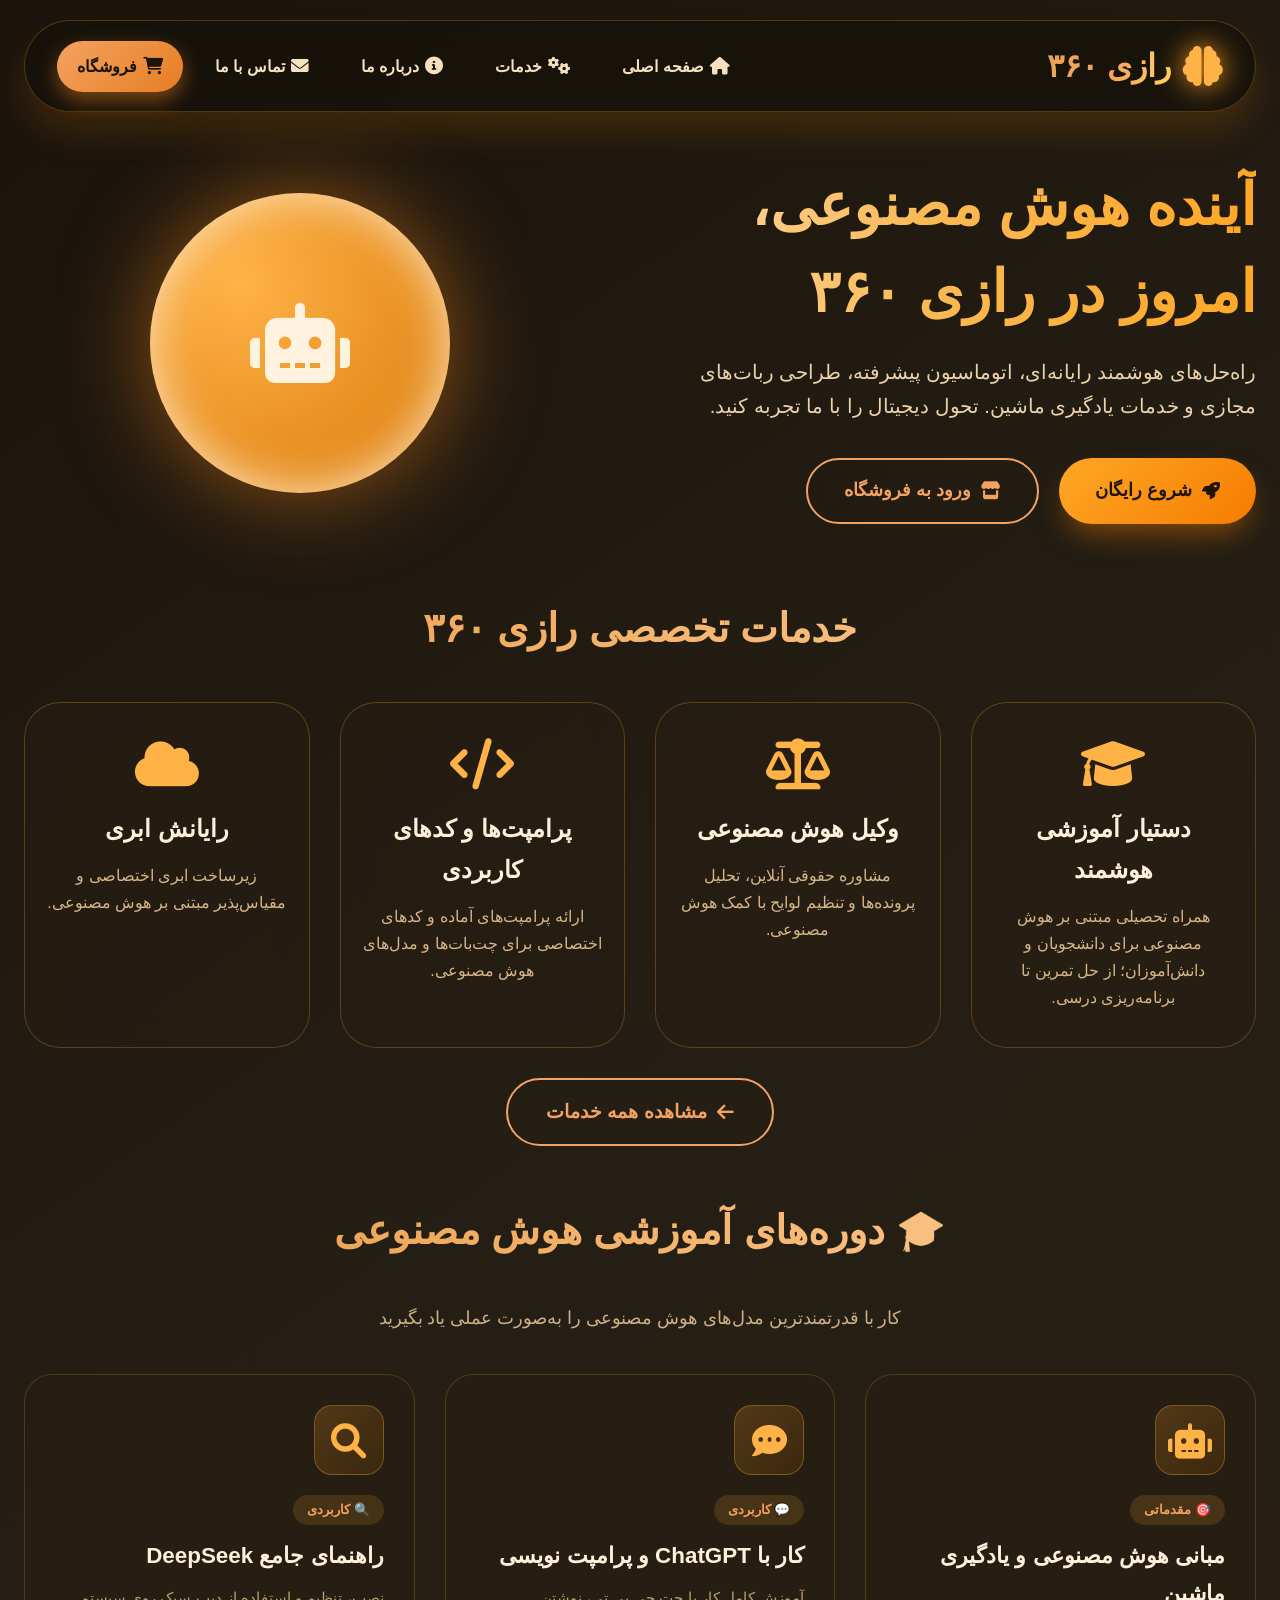
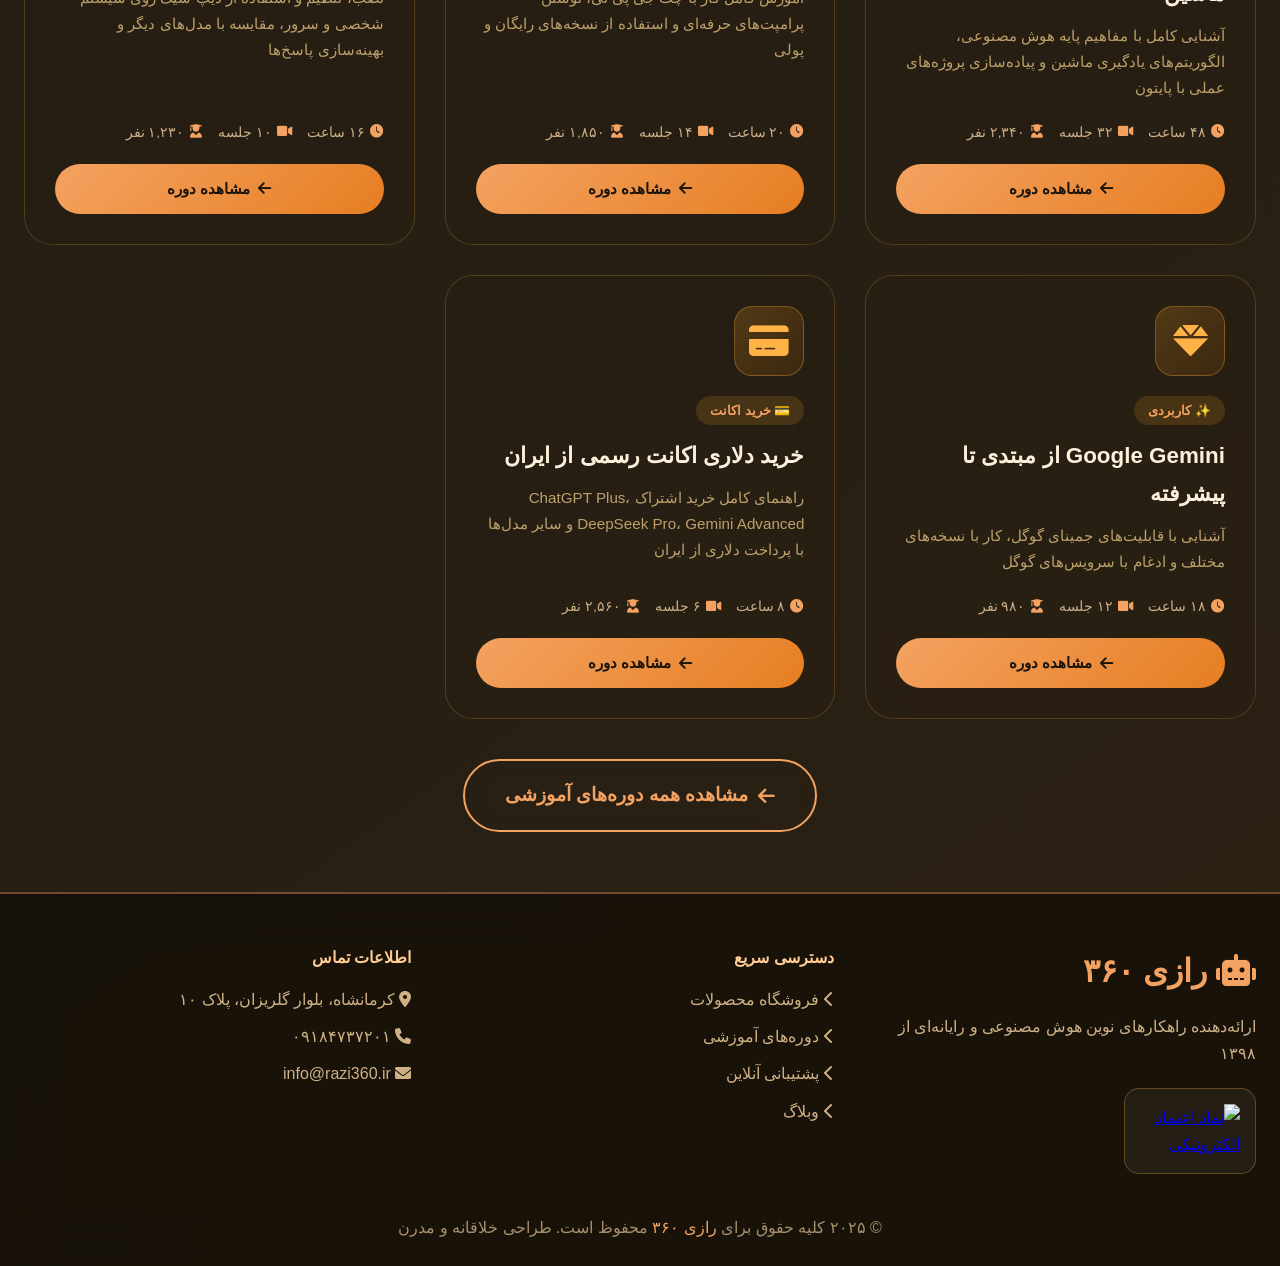
==== index.html @ 3f2d92a1 "Update index.html" ====
<!DOCTYPE html>
<html lang="fa" dir="rtl">
<head>
  <meta charset="UTF-8">
  <meta name="viewport" content="width=device-width, initial-scale=1.0, viewport-fit=cover">
  <title>رازی ۳۶۰ | خدمات هوش مصنوعی و رایانه‌ای</title>
  <link rel="stylesheet" href="https://cdnjs.cloudflare.com/ajax/libs/font-awesome/6.0.0-beta3/css/all.min.css">
  <link href="https://cdn.jsdelivr.net/gh/rastikerdar/vazirmatn@v33.003/Vazirmatn-font-face.css" rel="stylesheet" type="text/css" />
  <style>
    * { margin: 0; padding: 0; box-sizing: border-box; }
    body {
      font-family: 'Vazirmatn', sans-serif;
      background: linear-gradient(145deg, #1a140c 0%, #241e14 40%, #2b2113 100%);
      color: #f7efe2; line-height: 1.7; overflow-x: hidden;
    }
    .container { max-width: 1300px; margin: 0 auto; padding: 0 24px; }
    
    /* هدر */
    header {
      display: flex; align-items: center; justify-content: space-between;
      padding: 18px 32px; margin: 20px auto 0; border-radius: 60px;
      position: sticky; top: 20px; z-index: 1000; flex-wrap: wrap;
      background: rgba(22, 18, 10, 0.75); backdrop-filter: blur(22px);
      border: 1px solid rgba(255, 170, 40, 0.25);
      box-shadow: 0 20px 35px rgba(255, 140, 0, 0.15);
    }
    .logo { display: flex; align-items: center; gap: 12px; text-decoration: none; cursor: pointer; }
    .logo-icon { font-size: 2.5rem; color: #ffb347; filter: drop-shadow(0 0 14px #ff9f1c); transition: transform 0.4s; }
    .logo:hover .logo-icon { transform: rotate(10deg) scale(1.1); }
    .logo-text {
      font-size: 2rem; font-weight: 900;
      background: linear-gradient(to left, #ffd166, #f4a261, #e9a554);
      -webkit-background-clip: text; -webkit-text-fill-color: transparent; background-clip: text;
    }
    .nav-links { display: flex; align-items: center; gap: 12px; flex-wrap: wrap; }
    .nav-item {
      text-decoration: none; color: #f5e1c0; font-weight: 600; padding: 12px 20px; border-radius: 40px;
      transition: all 0.35s; background: transparent; display: flex; align-items: center; gap: 6px; font-size: 1rem;
    }
    .nav-item i { font-size: 1.1rem; transition: transform 0.3s; }
    .nav-item:hover { color: #fff7e6; background: rgba(255, 160, 30, 0.1); transform: translateY(-3px); box-shadow: 0 15px 25px -10px rgba(255, 140, 0, 0.4); }
    .nav-item:hover i { transform: translateY(-2px) scale(1.2); color: #ffb347; }
    .store-btn {
      background: linear-gradient(135deg, #f4a261, #e67e22) !important;
      color: #1a140c !important; font-weight: 800; box-shadow: 0 8px 20px rgba(230, 126, 34, 0.5); border: none !important;
    }
    .store-btn:hover { background: linear-gradient(135deg, #f5b06e, #f08c2e) !important; box-shadow: 0 15px 30px rgba(255, 160, 20, 0.7); }

    /* Hero */
    .hero { display: flex; align-items: center; justify-content: space-between; margin: 50px auto 70px; flex-wrap: wrap; gap: 30px; }
    .hero-content { flex: 1 1 500px; }
    .hero-title {
      font-size: 3.6rem; font-weight: 900;
      background: linear-gradient(to right, #ffddb0, #f9b953, #ffa726);
      -webkit-background-clip: text; -webkit-text-fill-color: transparent; background-clip: text;
      margin-bottom: 20px; line-height: 1.5;
    }
    .hero-desc { font-size: 1.25rem; color: #ead2ac; margin-bottom: 35px; max-width: 600px; }
    .cta-group { display: flex; gap: 20px; flex-wrap: wrap; }
    .btn {
      padding: 16px 36px; border-radius: 50px; font-weight: 700; text-decoration: none;
      display: inline-flex; align-items: center; gap: 10px; transition: all 0.4s; font-size: 1.1rem; border: none;
    }
    .btn-primary { background: linear-gradient(135deg, #ffa726, #f57c00); color: #1e140a; box-shadow: 0 15px 30px -8px rgba(245, 124, 0, 0.5); }
    .btn-primary:hover { transform: translateY(-5px); box-shadow: 0 25px 40px -8px rgba(255, 160, 20, 0.7); filter: brightness(1.1); }
    .btn-outline { border: 2px solid #f4a261; color: #f4a261; background: transparent; backdrop-filter: blur(10px); }
    .btn-outline:hover { background: rgba(244, 162, 97, 0.15); border-color: #ffc078; color: #ffd8a8; transform: scale(1.05); }
    .hero-visual { flex: 1 1 400px; display: flex; justify-content: center; align-items: center; }
    .ai-sphere {
      width: 300px; height: 300px; background: radial-gradient(circle at 30% 30%, #ffb347, #d97706);
      border-radius: 50%; box-shadow: 0 0 90px #ff8c1a80, inset 0 0 50px #ffe9c7;
      animation: floatSphere 6s infinite ease-in-out; display: flex; align-items: center; justify-content: center;
      font-size: 5rem; color: #fff3e0;
    }
    @keyframes floatSphere {
      0%, 100% { transform: translateY(0px); }
      50% { transform: translateY(-25px); }
    }

    /* عناوین */
    .section-title {
      font-size: 2.5rem; text-align: center; margin: 60px 0 40px; font-weight: 900;
      background: linear-gradient(to left, #ffcd94, #e89a45);
      -webkit-background-clip: text; -webkit-text-fill-color: transparent; background-clip: text;
    }

    /* خدمات */
    .services-grid { display: grid; grid-template-columns: repeat(auto-fit, minmax(260px, 1fr)); gap: 30px; margin-bottom: 30px; }
    .service-card {
      background: rgba(40, 30, 18, 0.5); backdrop-filter: blur(14px); border-radius: 36px;
      padding: 35px 22px; text-align: center; border: 1px solid rgba(255, 180, 60, 0.25);
      transition: all 0.45s; position: relative; overflow: hidden;
    }
    .service-card:hover { transform: translateY(-15px) scale(1.02); border-color: #ffa726; box-shadow: 0 35px 50px -20px rgba(255, 140, 0, 0.5); background: rgba(50, 35, 20, 0.7); }
    .service-icon { font-size: 3.2rem; color: #ffb347; margin-bottom: 20px; transition: transform 0.4s; }
    .service-card:hover .service-icon { transform: rotateY(180deg) scale(1.2); text-shadow: 0 0 30px #f59e0b; }
    .service-card h3 { font-size: 1.5rem; margin-bottom: 12px; color: #fff0db; }
    .service-card p { color: #d6b588; }
    .services-cta { text-align: center; margin: 30px 0 50px; }

    /* دوره‌ها */
    .courses-grid { display: grid; grid-template-columns: repeat(auto-fit, minmax(300px, 1fr)); gap: 30px; margin-top: 40px; }
    .course-card {
      background: rgba(40, 30, 18, 0.5); backdrop-filter: blur(14px); border-radius: 28px;
      padding: 30px; border: 1px solid rgba(255, 180, 60, 0.2);
      transition: all 0.45s; display: flex; flex-direction: column;
    }
    .course-card:hover { transform: translateY(-12px); border-color: #ffa726; box-shadow: 0 30px 45px -20px rgba(255, 140, 0, 0.5); background: rgba(50, 35, 20, 0.75); }
    .course-icon-wrapper {
      width: 70px; height: 70px; background: linear-gradient(135deg, rgba(255, 167, 38, 0.2), rgba(245, 124, 0, 0.1));
      border-radius: 18px; display: flex; align-items: center; justify-content: center; margin-bottom: 20px;
      border: 1px solid rgba(255, 180, 60, 0.3); transition: all 0.4s;
    }
    .course-card:hover .course-icon-wrapper { background: linear-gradient(135deg, rgba(255, 167, 38, 0.4), rgba(245, 124, 0, 0.2)); transform: rotate(-5deg) scale(1.05); }
    .course-icon { font-size: 2.2rem; color: #ffb347; transition: transform 0.4s; }
    .course-card:hover .course-icon { transform: scale(1.2); }
    .course-level { display: inline-block; background: rgba(255, 167, 38, 0.15); color: #f4a261; padding: 4px 14px; border-radius: 20px; font-size: 0.8rem; font-weight: 600; margin-bottom: 12px; width: fit-content; }
    .course-title { font-size: 1.4rem; font-weight: 800; color: #fff0db; margin-bottom: 10px; }
    .course-description { color: #bda16b; font-size: 0.95rem; margin-bottom: 20px; line-height: 1.7; flex-grow: 1; }
    .course-details { display: flex; gap: 15px; flex-wrap: wrap; margin-bottom: 20px; font-size: 0.85rem; color: #cdb088; }
    .course-details span { display: flex; align-items: center; gap: 5px; }
    .course-details i { color: #f4a261; }
    .btn-course {
      display: inline-flex; align-items: center; justify-content: center; gap: 8px;
      padding: 12px 24px; border-radius: 50px; font-weight: 700; font-size: 0.95rem;
      background: linear-gradient(135deg, #f4a261, #e67e22); color: #1a140c; text-decoration: none; transition: all 0.3s; border: none; cursor: pointer;
    }
    .btn-course:hover { background: linear-gradient(135deg, #f5b06e, #f08c2e); box-shadow: 0 10px 25px rgba(230, 126, 34, 0.5); transform: translateY(-3px); }

    /* فوتر */
    footer { background: rgba(20, 15, 8, 0.8); backdrop-filter: blur(25px); border-top: 2px solid rgba(244, 162, 97, 0.4); padding: 50px 0 25px; margin-top: 60px; }
    .footer-content { display: flex; justify-content: space-between; flex-wrap: wrap; gap: 35px; }
    .footer-col { flex: 1 1 220px; }
    .footer-logo { font-size: 2rem; font-weight: 900; color: #f4a261; }
    .enamad-box {
      margin-top: 20px; background: rgba(255, 255, 255, 0.05); border-radius: 15px;
      padding: 15px; display: inline-block; border: 1px solid rgba(255, 180, 60, 0.3); transition: all 0.3s;
    }
    .enamad-box:hover { background: rgba(255, 255, 255, 0.1); border-color: #f4a261; transform: scale(1.05); box-shadow: 0 10px 25px rgba(255, 140, 0, 0.3); }
    .enamad-box img { width: 100px; height: auto; display: block; }
    .footer-links a { color: #cfb185; text-decoration: none; display: block; margin: 10px 0; transition: 0.3s; font-weight: 500; }
    .footer-links a:hover { color: #ffb347; transform: translateX(-8px); }
    .copyright { text-align: center; margin-top: 40px; color: #a6906c; }

    /* ==================== پاپ‌آپ ==================== */
    .popup-overlay {
      display: none; position: fixed; top: 0; left: 0; width: 100%; height: 100%;
      background: rgba(0, 0, 0, 0.8); backdrop-filter: blur(8px); z-index: 9999;
      justify-content: center; align-items: center; padding: 20px;
    }
    .popup-overlay.active { display: flex; animation: fadeIn 0.3s ease; }
    @keyframes fadeIn { from { opacity: 0; } to { opacity: 1; } }
    @keyframes slideUp { from { opacity: 0; transform: translateY(50px) scale(0.9); } to { opacity: 1; transform: translateY(0) scale(1); } }
    
    .popup-container {
      background: linear-gradient(145deg, #241e14, #2b2113);
      border: 2px solid rgba(255, 180, 60, 0.4); border-radius: 30px;
      padding: 45px 35px 35px; max-width: 480px; width: 100%; text-align: center;
      position: relative; box-shadow: 0 30px 60px rgba(0, 0, 0, 0.5), 0 0 40px rgba(255, 167, 38, 0.2);
      animation: slideUp 0.5s cubic-bezier(0.23, 1, 0.32, 1); font-family: 'Vazirmatn', sans-serif;
    }
    .popup-close {
      position: absolute; top: 15px; left: 15px; background: rgba(255, 255, 255, 0.1);
      border: 1px solid rgba(255, 255, 255, 0.2); color: #cdb088; width: 40px; height: 40px;
      border-radius: 50%; cursor: pointer; font-size: 1.2rem; display: flex;
      align-items: center; justify-content: center; transition: all 0.3s ease; z-index: 2;
    }
    .popup-close:hover { background: rgba(255, 80, 80, 0.3); border-color: #ff5050; color: #ff6b6b; transform: rotate(90deg); }
    
    .popup-icon {
      width: 80px; height: 80px; background: linear-gradient(135deg, rgba(255, 167, 38, 0.3), rgba(245, 124, 0, 0.2));
      border-radius: 50%; display: flex; align-items: center; justify-content: center;
      margin: 0 auto 20px; border: 2px solid rgba(255, 180, 60, 0.5); animation: giftBounce 2s infinite;
    }
    .popup-icon i { font-size: 2.5rem; color: #ffb347; }
    @keyframes giftBounce { 0%, 100% { transform: translateY(0px); } 50% { transform: translateY(-10px); } }
    
    .popup-title {
      font-size: 1.8rem; font-weight: 900;
      background: linear-gradient(to left, #ffd166, #f4a261, #ffb347);
      -webkit-background-clip: text; -webkit-text-fill-color: transparent; background-clip: text; margin-bottom: 5px;
    }
    .popup-subtitle { color: #cdb088; font-size: 1.1rem; margin-bottom: 25px; font-weight: 600; }
    
    .popup-features { text-align: right; margin-bottom: 30px; padding: 0 10px; }
    .popup-feature { display: flex; align-items: center; gap: 12px; padding: 10px 0; color: #c4a87c; font-size: 0.95rem; border-bottom: 1px solid rgba(255, 180, 60, 0.1); }
    .popup-feature:hover { color: #f4a261; transform: translateX(-5px); }
    .popup-feature i { color: #4CAF50; font-size: 1.1rem; flex-shrink: 0; }
    
    .popup-download-btn {
      display: inline-flex; align-items: center; justify-content: center; gap: 10px;
      width: 100%; padding: 16px 30px; border-radius: 50px; font-weight: 800; font-size: 1.1rem;
      font-family: 'Vazirmatn', sans-serif; background: linear-gradient(135deg, #4CAF50, #2E7D32);
      color: white; text-decoration: none; transition: all 0.4s ease;
      box-shadow: 0 10px 30px rgba(76, 175, 80, 0.4); position: relative; overflow: hidden;
    }
    .popup-download-btn:hover { transform: translateY(-3px); box-shadow: 0 15px 40px rgba(76, 175, 80, 0.6); background: linear-gradient(135deg, #43A047, #1B5E20); }
    .popup-download-btn i { font-size: 1.3rem; animation: downloadBounce 1.5s infinite; }
    @keyframes downloadBounce { 0%, 100% { transform: translateY(0); } 50% { transform: translateY(5px); } }
    .popup-note { color: #a6906c; font-size: 0.8rem; margin-top: 15px; }

    @media (max-width: 768px) {
      header { flex-direction: column; gap: 20px; border-radius: 40px; }
      .hero-title { font-size: 2.6rem; }
      .courses-grid { grid-template-columns: 1fr; }
    }
    @media (max-width: 500px) {
      .popup-container { padding: 35px 20px 25px; border-radius: 20px; }
      .popup-title { font-size: 1.4rem; }
      .popup-download-btn { font-size: 0.95rem; padding: 14px 20px; }
    }
  </style>
</head>
<body>
  <div class="container">
    <!-- هدر -->
    <header>
      <a href="index.html" class="logo">
        <i class="fas fa-brain logo-icon"></i>
        <span class="logo-text">رازی ۳۶۰</span>
      </a>
      <div class="nav-links">
        <a href="index.html" class="nav-item"><i class="fas fa-home"></i> صفحه اصلی</a>
        <a href="pages/services.html" class="nav-item"><i class="fas fa-cogs"></i> خدمات</a>
        <a href="pages/about.html" class="nav-item"><i class="fas fa-info-circle"></i> درباره ما</a>
        <a href="pages/contact.html" class="nav-item"><i class="fas fa-envelope"></i> تماس با ما</a>
        <a href="pages/shop.html" class="nav-item store-btn"><i class="fas fa-shopping-cart"></i> فروشگاه</a>
      </div>
    </header>

    <!-- هیرو -->
    <section class="hero">
      <div class="hero-content">
        <h1 class="hero-title">آینده هوش مصنوعی، امروز در رازی ۳۶۰</h1>
        <p class="hero-desc">راه‌حل‌های هوشمند رایانه‌ای، اتوماسیون پیشرفته، طراحی ربات‌های مجازی و خدمات یادگیری ماشین. تحول دیجیتال را با ما تجربه کنید.</p>
        <div class="cta-group">
          <a href="pages/get-started.html" class="btn btn-primary"><i class="fas fa-rocket"></i> شروع رایگان</a>
          <a href="pages/shop.html" class="btn btn-outline"><i class="fas fa-store"></i> ورود به فروشگاه</a>
        </div>
      </div>
      <div class="hero-visual">
        <div class="ai-sphere"><i class="fas fa-robot"></i></div>
      </div>
    </section>

    <!-- خدمات -->
    <h2 class="section-title">خدمات تخصصی رازی ۳۶۰</h2>
    <div class="services-grid">
      <div class="service-card">
        <i class="fas fa-graduation-cap service-icon"></i>
        <h3>دستیار آموزشی هوشمند</h3>
        <p>همراه تحصیلی مبتنی بر هوش مصنوعی برای دانشجویان و دانش‌آموزان؛ از حل تمرین تا برنامه‌ریزی درسی.</p>
      </div>
      <div class="service-card">
        <i class="fas fa-balance-scale service-icon"></i>
        <h3>وکیل هوش مصنوعی</h3>
        <p>مشاوره حقوقی آنلاین، تحلیل پرونده‌ها و تنظیم لوایح با کمک هوش مصنوعی.</p>
      </div>
      <div class="service-card">
        <i class="fas fa-code service-icon"></i>
        <h3>پرامپت‌ها و کدهای کاربردی</h3>
        <p>ارائه پرامپت‌های آماده و کدهای اختصاصی برای چت‌بات‌ها و مدل‌های هوش مصنوعی.</p>
      </div>
      <div class="service-card">
        <i class="fas fa-cloud service-icon"></i>
        <h3>رایانش ابری</h3>
        <p>زیرساخت ابری اختصاصی و مقیاس‌پذیر مبتنی بر هوش مصنوعی.</p>
      </div>
    </div>
    
    <div class="services-cta">
      <a href="pages/services.html" class="btn btn-outline" style="font-size: 1.2rem; padding: 16px 38px;">
        <i class="fas fa-arrow-left"></i> مشاهده همه خدمات
      </a>
    </div>

    <!-- دوره‌های آموزشی -->
    <h2 class="section-title" style="margin-top: 20px;">🎓 دوره‌های آموزشی هوش مصنوعی</h2>
    <p style="text-align: center; color: #cdb088; font-size: 1.1rem; margin-bottom: 30px;">کار با قدرتمندترین مدل‌های هوش مصنوعی را به‌صورت عملی یاد بگیرید</p>
    
    <div class="courses-grid">
      <div class="course-card">
        <div class="course-icon-wrapper"><i class="fas fa-robot course-icon"></i></div>
        <span class="course-level">🎯 مقدماتی</span>
        <h3 class="course-title">مبانی هوش مصنوعی و یادگیری ماشین</h3>
        <p class="course-description">آشنایی کامل با مفاهیم پایه هوش مصنوعی، الگوریتم‌های یادگیری ماشین و پیاده‌سازی پروژه‌های عملی با پایتون</p>
        <div class="course-details">
          <span><i class="fas fa-clock"></i> ۴۸ ساعت</span>
          <span><i class="fas fa-video"></i> ۳۲ جلسه</span>
          <span><i class="fas fa-user-graduate"></i> ۲,۳۴۰ نفر</span>
        </div>
        <a href="pages/shop.html" class="btn-course"><i class="fas fa-arrow-left"></i> مشاهده دوره</a>
      </div>
      <div class="course-card">
        <div class="course-icon-wrapper"><i class="fas fa-comment-dots course-icon"></i></div>
        <span class="course-level">💬 کاربردی</span>
        <h3 class="course-title">کار با ChatGPT و پرامپت نویسی</h3>
        <p class="course-description">آموزش کامل کار با چت جی پی تی، نوشتن پرامپت‌های حرفه‌ای و استفاده از نسخه‌های رایگان و پولی</p>
        <div class="course-details">
          <span><i class="fas fa-clock"></i> ۲۰ ساعت</span>
          <span><i class="fas fa-video"></i> ۱۴ جلسه</span>
          <span><i class="fas fa-user-graduate"></i> ۱,۸۵۰ نفر</span>
        </div>
        <a href="pages/shop.html" class="btn-course"><i class="fas fa-arrow-left"></i> مشاهده دوره</a>
      </div>
      <div class="course-card">
        <div class="course-icon-wrapper"><i class="fas fa-search course-icon"></i></div>
        <span class="course-level">🔍 کاربردی</span>
        <h3 class="course-title">راهنمای جامع DeepSeek</h3>
        <p class="course-description">نصب، تنظیم و استفاده از دیپ سیک روی سیستم شخصی و سرور، مقایسه با مدل‌های دیگر و بهینه‌سازی پاسخ‌ها</p>
        <div class="course-details">
          <span><i class="fas fa-clock"></i> ۱۶ ساعت</span>
          <span><i class="fas fa-video"></i> ۱۰ جلسه</span>
          <span><i class="fas fa-user-graduate"></i> ۱,۲۳۰ نفر</span>
        </div>
        <a href="pages/shop.html" class="btn-course"><i class="fas fa-arrow-left"></i> مشاهده دوره</a>
      </div>
      <div class="course-card">
        <div class="course-icon-wrapper"><i class="fas fa-gem course-icon"></i></div>
        <span class="course-level">✨ کاربردی</span>
        <h3 class="course-title">Google Gemini از مبتدی تا پیشرفته</h3>
        <p class="course-description">آشنایی با قابلیت‌های جمینای گوگل، کار با نسخه‌های مختلف و ادغام با سرویس‌های گوگل</p>
        <div class="course-details">
          <span><i class="fas fa-clock"></i> ۱۸ ساعت</span>
          <span><i class="fas fa-video"></i> ۱۲ جلسه</span>
          <span><i class="fas fa-user-graduate"></i> ۹۸۰ نفر</span>
        </div>
        <a href="pages/shop.html" class="btn-course"><i class="fas fa-arrow-left"></i> مشاهده دوره</a>
      </div>
      <div class="course-card">
        <div class="course-icon-wrapper"><i class="fas fa-credit-card course-icon"></i></div>
        <span class="course-level">💳 خرید اکانت</span>
        <h3 class="course-title">خرید دلاری اکانت رسمی از ایران</h3>
        <p class="course-description">راهنمای کامل خرید اشتراک ChatGPT Plus، DeepSeek Pro، Gemini Advanced و سایر مدل‌ها با پرداخت دلاری از ایران</p>
        <div class="course-details">
          <span><i class="fas fa-clock"></i> ۸ ساعت</span>
          <span><i class="fas fa-video"></i> ۶ جلسه</span>
          <span><i class="fas fa-user-graduate"></i> ۲,۵۶۰ نفر</span>
        </div>
        <a href="pages/shop.html" class="btn-course"><i class="fas fa-arrow-left"></i> مشاهده دوره</a>
      </div>
    </div>

    <div style="text-align: center; margin-top: 40px;">
      <a href="pages/shop.html" class="btn btn-outline" style="font-size: 1.2rem; padding: 18px 40px;">
        <i class="fas fa-arrow-left"></i> مشاهده همه دوره‌های آموزشی
      </a>
    </div>
  </div>

  <!-- فوتر -->
  <footer>
    <div class="container">
      <div class="footer-content">
        <div class="footer-col">
          <div class="footer-logo"><i class="fas fa-robot"></i> رازی ۳۶۰</div>
          <p style="margin-top: 15px; color: #cdb088;">ارائه‌دهنده راهکارهای نوین هوش مصنوعی و رایانه‌ای از ۱۳۹۸</p>
          <div class="enamad-box">
            <a referrerpolicy='origin' target='_blank' href='https://trustseal.enamad.ir/?id=666728&Code=DkrrjsLDcX9eK5iTH8wDmkrgY7MmVCCn'>
              <img referrerpolicy='origin' src='https://trustseal.enamad.ir/logo.aspx?id=666728&Code=DkrrjsLDcX9eK5iTH8wDmkrgY7MmVCCn' alt='نماد اعتماد الکترونیکی' style='cursor:pointer' code='DkrrjsLDcX9eK5iTH8wDmkrgY7MmVCCn'>
            </a>
          </div>
        </div>
        <div class="footer-col footer-links">
          <h4 style="color: #ffcd94; margin-bottom: 15px;">دسترسی سریع</h4>
          <a href="pages/shop.html"><i class="fas fa-chevron-left"></i> فروشگاه محصولات</a>
          <a href="pages/shop.html"><i class="fas fa-chevron-left"></i> دوره‌های آموزشی</a>
          <a href="pages/contact.html"><i class="fas fa-chevron-left"></i> پشتیبانی آنلاین</a>
          <a href="pages/blog.html"><i class="fas fa-chevron-left"></i> وبلاگ</a>
        </div>
        <div class="footer-col footer-links">
          <h4 style="color: #ffcd94; margin-bottom: 15px;">اطلاعات تماس</h4>
          <a href="#"><i class="fas fa-map-marker-alt"></i> کرمانشاه، بلوار گلریزان، پلاک ۱۰</a>
          <a href="tel:09184737201"><i class="fas fa-phone"></i> ۰۹۱۸۴۷۳۷۲۰۱</a>
          <a href="mailto:info@razi360.ir"><i class="fas fa-envelope"></i> info@razi360.ir</a>
        </div>
      </div>
      <div class="copyright">
        <p>© ۲۰۲۵ کلیه حقوق برای <span style="color:#f4a261;">رازی ۳۶۰</span> محفوظ است. طراحی خلاقانه و مدرن</p>
      </div>
    </div>
  </footer>

  <!-- ==================== پاپ‌آپ دانلود ==================== -->
  <div id="download-popup" class="popup-overlay">
    <div class="popup-container">
      <button class="popup-close" onclick="closePopup()">
        <i class="fas fa-times"></i>
      </button>
      
      <div class="popup-icon">
        <i class="fas fa-gift"></i>
      </div>
      
      <h2 class="popup-title">🎁 هدیه ویژه برای شما!</h2>
      <p class="popup-subtitle">جدول برنامه‌ریزی هوشمند روزانه</p>
      
      <div class="popup-features">
        <div class="popup-feature">
          <i class="fas fa-check-circle"></i>
          <span>برنامه‌ریزی ساعتی و روزانه</span>
        </div>
        <div class="popup-feature">
          <i class="fas fa-check-circle"></i>
          <span>اولویت‌بندی هوشمند وظایف</span>
        </div>
        <div class="popup-feature">
          <i class="fas fa-check-circle"></i>
          <span>قابل پرینت و استفاده روزانه</span>
        </div>
        <div class="popup-feature">
          <i class="fas fa-check-circle"></i>
          <span>طراحی شده توسط تیم رازی ۳۶۰</span>
        </div>
      </div>
      
      <!-- 🔗 لینک به صفحه smart-planner.html -->
      <a href="pages/smart-planner.html" class="popup-download-btn">
        <i class="fas fa-download"></i>
        دانلود رایگان جدول برنامه‌ریزی
      </a>
      
      <p class="popup-note">با کلیک روی دکمه بالا، به صفحه دانلود هدایت می‌شوید</p>
    </div>
  </div>

  <script>
    // نمایش پاپ‌آپ بعد از ۲ ثانیه
    function showPopup() {
      const popup = document.getElementById('download-popup');
      if (popup) {
        setTimeout(() => { popup.classList.add('active'); }, 2000);
      }
    }

    // بستن پاپ‌آپ
    function closePopup() {
      const popup = document.getElementById('download-popup');
      if (popup) { popup.classList.remove('active'); }
    }

    // بستن با کلیک روی فضای خارج
    document.addEventListener('click', function(e) {
      const popup = document.getElementById('download-popup');
      if (e.target === popup) { closePopup(); }
    });

    // بستن با کلید Escape
    document.addEventListener('keydown', function(e) {
      if (e.key === 'Escape') { closePopup(); }
    });

    // اجرا هنگام لود صفحه
    document.addEventListener('DOMContentLoaded', function() {
      showPopup();
    });

    // انیمیشن لوگو
    document.querySelector('.logo').addEventListener('click', function(e) {
      e.preventDefault();
      const icon = this.querySelector('.logo-icon');
      icon.style.transform = 'rotate(360deg) scale(1.3)';
      setTimeout(() => { icon.style.transform = ''; window.location.href = 'index.html'; }, 500);
    });
  </script>
</body>
</html>
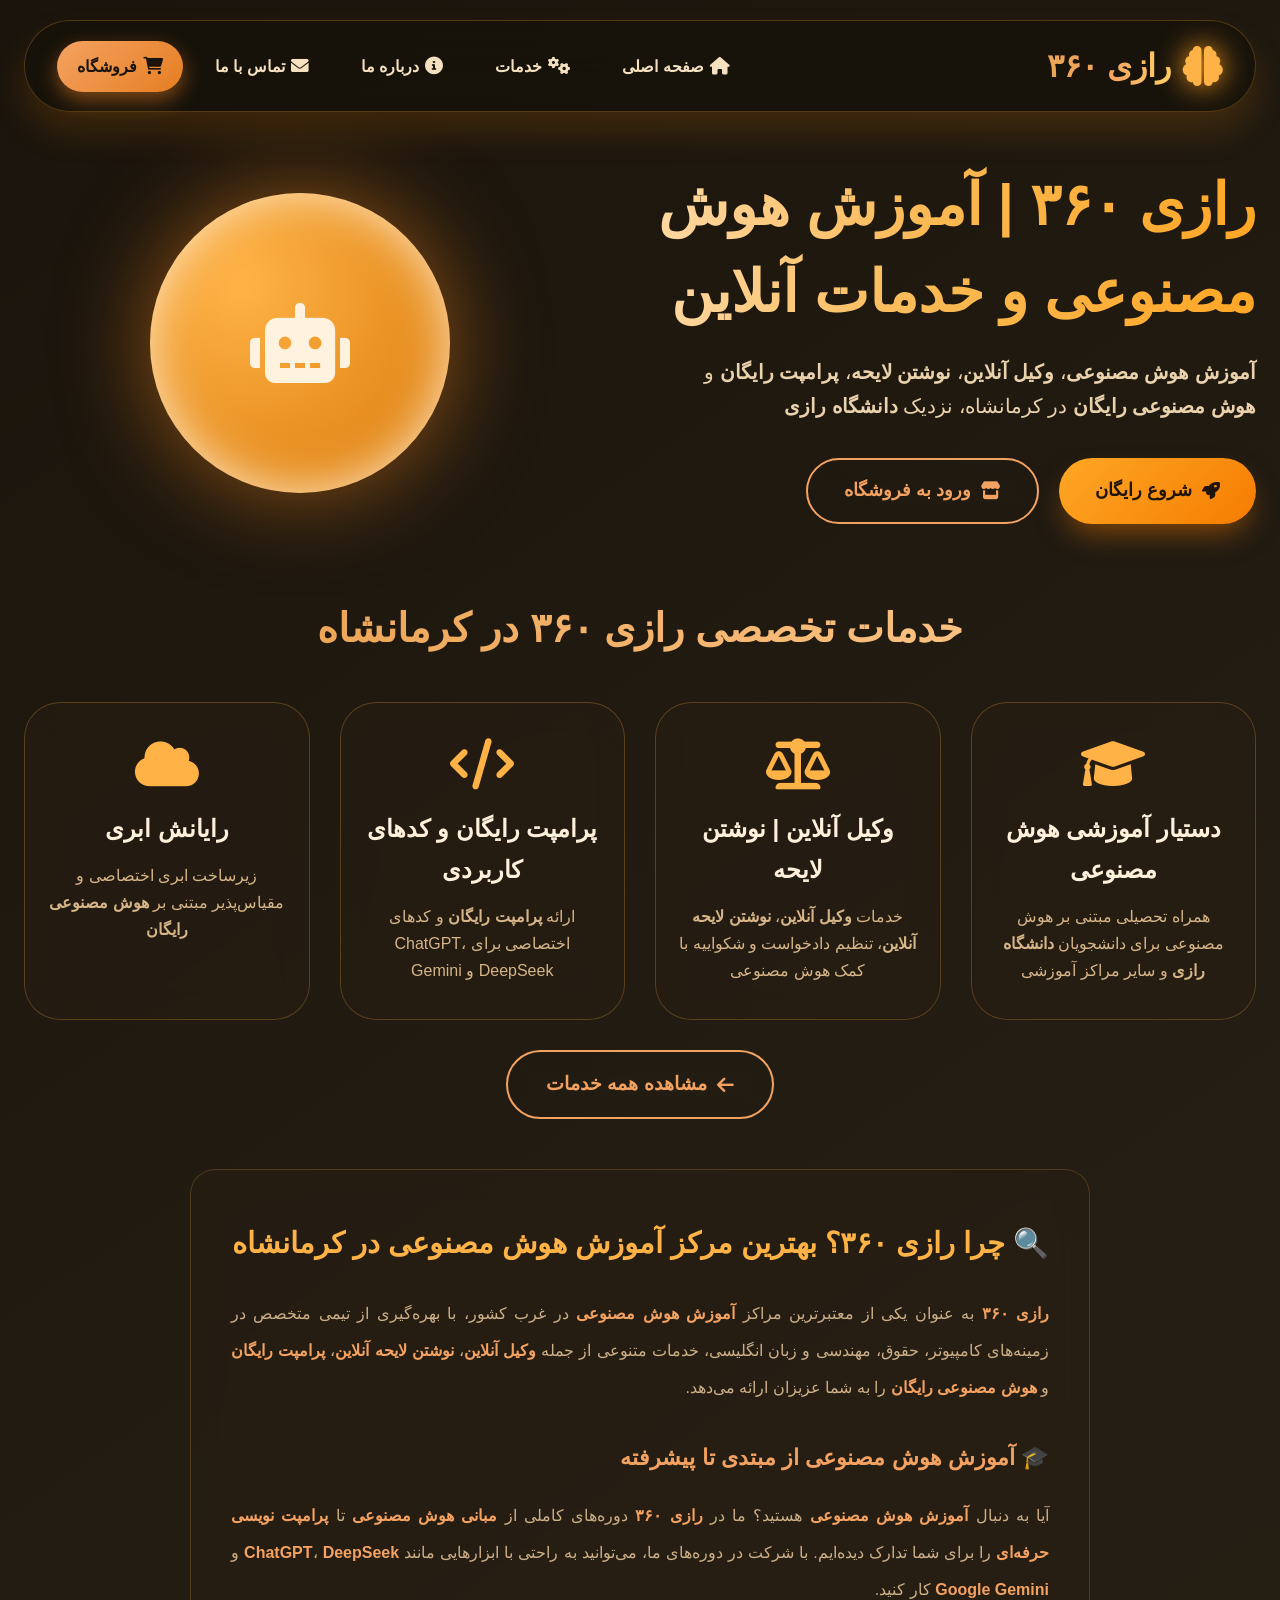
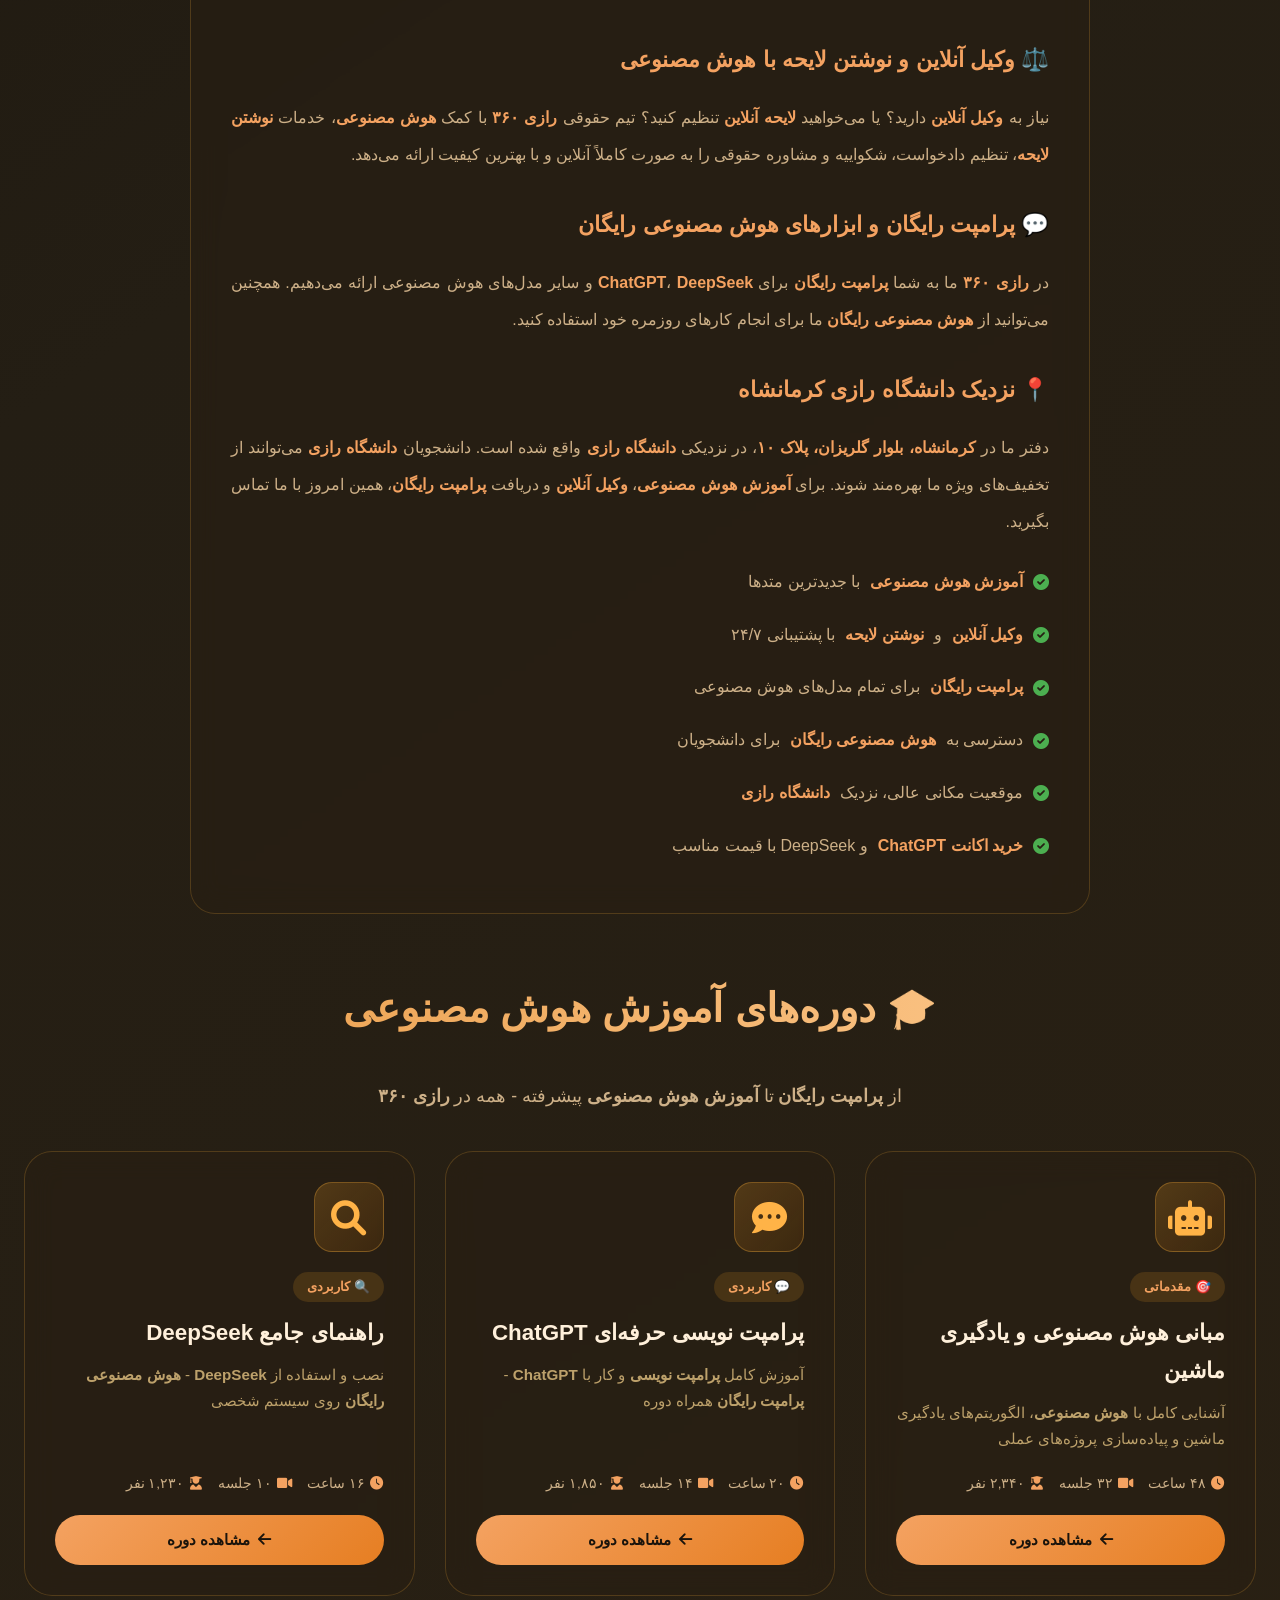
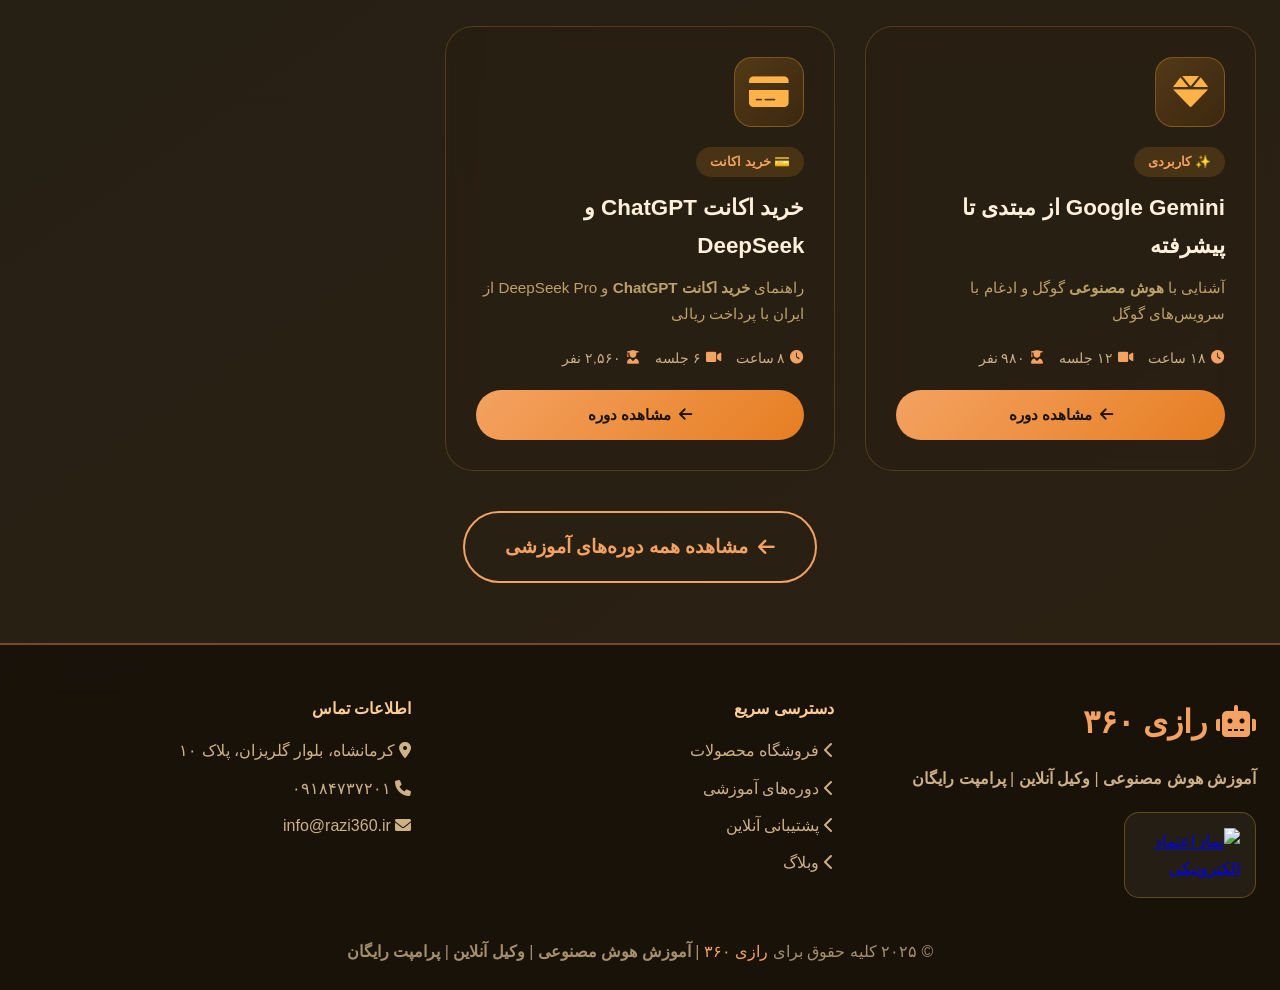
==== commit 14024735: "Update index.html" ====
--- a/index.html
+++ b/index.html
@@ -3,7 +3,54 @@
 <head>
   <meta charset="UTF-8">
   <meta name="viewport" content="width=device-width, initial-scale=1.0, viewport-fit=cover">
-  <title>رازی ۳۶۰ | خدمات هوش مصنوعی و رایانه‌ای</title>
+  
+  <!-- ==================== SEO Meta Tags ==================== -->
+  <title>رازی ۳۶۰ | آموزش هوش مصنوعی، وکیل آنلاین، نوشتن لایحه، پرامپت رایگان</title>
+  <meta name="description" content="رازی ۳۶۰ - مرکز تخصصی آموزش هوش مصنوعی در کرمانشاه. خدمات وکیل آنلاین، نوشتن لایحه، پرامپت رایگان، خرید اکانت ChatGPT و آموزش DeepSeek. نزدیک دانشگاه رازی.">
+  <meta name="keywords" content="نوشتن لایحه آنلاین, وکیل آنلاین, لایحه آنلاین, رازی, دانشگاه رازی, آموزش هوش مصنوعی, پرامپت رایگان, هوش مصنوعی رایگان, هوش مصنوعی کرمانشاه, خرید اکانت ChatGPT, دستیار آموزشی هوش مصنوعی, رازی ۳۶۰">
+  <meta name="author" content="رازی ۳۶۰">
+  <meta name="robots" content="index, follow, max-snippet:-1, max-image-preview:large">
+  <meta name="googlebot" content="index, follow">
+  
+  <!-- Open Graph -->
+  <meta property="og:title" content="رازی ۳۶۰ | آموزش هوش مصنوعی، وکیل آنلاین، پرامپت رایگان">
+  <meta property="og:description" content="آموزش هوش مصنوعی، وکیل آنلاین، نوشتن لایحه، پرامپت رایگان، خرید اکانت ChatGPT. نزدیک دانشگاه رازی کرمانشاه.">
+  <meta property="og:type" content="website">
+  <meta property="og:url" content="https://yourusername.github.io/razi360/">
+  <meta property="og:locale" content="fa_IR">
+  <meta property="og:site_name" content="رازی ۳۶۰">
+  
+  <!-- Twitter Card -->
+  <meta name="twitter:card" content="summary_large_image">
+  <meta name="twitter:title" content="رازی ۳۶۰ | آموزش هوش مصنوعی و خدمات آنلاین">
+  <meta name="twitter:description" content="وکیل آنلاین، نوشتن لایحه، پرامپت رایگان، آموزش هوش مصنوعی در کرمانشاه">
+  
+  <!-- Canonical -->
+  <link rel="canonical" href="https://yourusername.github.io/razi360/">
+  
+  <!-- Schema.org Structured Data -->
+  <script type="application/ld+json">
+  {
+    "@context": "https://schema.org",
+    "@type": "Organization",
+    "name": "رازی ۳۶۰",
+    "description": "مرکز تخصصی آموزش هوش مصنوعی، وکیل آنلاین، نوشتن لایحه و خدمات پرامپت نویسی در کرمانشاه",
+    "url": "https://yourusername.github.io/razi360/",
+    "telephone": "+989184737201",
+    "address": {
+      "@type": "PostalAddress",
+      "streetAddress": "بلوار گلریزان، پلاک ۱۰",
+      "addressLocality": "کرمانشاه",
+      "addressCountry": "IR"
+    },
+    "sameAs": [
+      "https://t.me/razi360",
+      "https://eitaa.com/razi360",
+      "https://rubika.ir/razi360"
+    ]
+  }
+  </script>
+
   <link rel="stylesheet" href="https://cdnjs.cloudflare.com/ajax/libs/font-awesome/6.0.0-beta3/css/all.min.css">
   <link href="https://cdn.jsdelivr.net/gh/rastikerdar/vazirmatn@v33.003/Vazirmatn-font-face.css" rel="stylesheet" type="text/css" />
   <style>
@@ -15,7 +62,6 @@
     }
     .container { max-width: 1300px; margin: 0 auto; padding: 0 24px; }
     
-    /* هدر */
     header {
       display: flex; align-items: center; justify-content: space-between;
       padding: 18px 32px; margin: 20px auto 0; border-radius: 60px;
@@ -46,7 +92,6 @@
     }
     .store-btn:hover { background: linear-gradient(135deg, #f5b06e, #f08c2e) !important; box-shadow: 0 15px 30px rgba(255, 160, 20, 0.7); }
 
-    /* Hero */
     .hero { display: flex; align-items: center; justify-content: space-between; margin: 50px auto 70px; flex-wrap: wrap; gap: 30px; }
     .hero-content { flex: 1 1 500px; }
     .hero-title {
@@ -72,19 +117,14 @@
       animation: floatSphere 6s infinite ease-in-out; display: flex; align-items: center; justify-content: center;
       font-size: 5rem; color: #fff3e0;
     }
-    @keyframes floatSphere {
-      0%, 100% { transform: translateY(0px); }
-      50% { transform: translateY(-25px); }
-    }
-
-    /* عناوین */
+    @keyframes floatSphere { 0%, 100% { transform: translateY(0px); } 50% { transform: translateY(-25px); } }
+
     .section-title {
       font-size: 2.5rem; text-align: center; margin: 60px 0 40px; font-weight: 900;
       background: linear-gradient(to left, #ffcd94, #e89a45);
       -webkit-background-clip: text; -webkit-text-fill-color: transparent; background-clip: text;
     }
 
-    /* خدمات */
     .services-grid { display: grid; grid-template-columns: repeat(auto-fit, minmax(260px, 1fr)); gap: 30px; margin-bottom: 30px; }
     .service-card {
       background: rgba(40, 30, 18, 0.5); backdrop-filter: blur(14px); border-radius: 36px;
@@ -98,7 +138,21 @@
     .service-card p { color: #d6b588; }
     .services-cta { text-align: center; margin: 30px 0 50px; }
 
-    /* دوره‌ها */
+    /* ==================== بخش محتوای سئو ==================== */
+    .seo-content {
+      max-width: 900px; margin: 50px auto; padding: 40px;
+      background: rgba(40, 30, 18, 0.5); backdrop-filter: blur(14px);
+      border-radius: 25px; border: 1px solid rgba(255, 180, 60, 0.2);
+      line-height: 2.3; color: #cdb088;
+    }
+    .seo-content h2 { color: #ffb347; margin-bottom: 20px; font-size: 1.8rem; }
+    .seo-content h3 { color: #f4a261; margin: 25px 0 15px; font-size: 1.4rem; }
+    .seo-content p { margin-bottom: 15px; text-align: justify; }
+    .seo-content strong { color: #f4a261; }
+    .seo-content ul { list-style: none; padding: 0; }
+    .seo-content ul li { padding: 8px 0; display: flex; align-items: center; gap: 10px; }
+    .seo-content ul li i { color: #4CAF50; }
+
     .courses-grid { display: grid; grid-template-columns: repeat(auto-fit, minmax(300px, 1fr)); gap: 30px; margin-top: 40px; }
     .course-card {
       background: rgba(40, 30, 18, 0.5); backdrop-filter: blur(14px); border-radius: 28px;
@@ -127,14 +181,13 @@
     }
     .btn-course:hover { background: linear-gradient(135deg, #f5b06e, #f08c2e); box-shadow: 0 10px 25px rgba(230, 126, 34, 0.5); transform: translateY(-3px); }
 
-    /* فوتر */
     footer { background: rgba(20, 15, 8, 0.8); backdrop-filter: blur(25px); border-top: 2px solid rgba(244, 162, 97, 0.4); padding: 50px 0 25px; margin-top: 60px; }
     .footer-content { display: flex; justify-content: space-between; flex-wrap: wrap; gap: 35px; }
     .footer-col { flex: 1 1 220px; }
     .footer-logo { font-size: 2rem; font-weight: 900; color: #f4a261; }
     .enamad-box {
-      margin-top: 20px; background: rgba(255, 255, 255, 0.05); border-radius: 15px;
-      padding: 15px; display: inline-block; border: 1px solid rgba(255, 180, 60, 0.3); transition: all 0.3s;
+      margin-top: 20px; background: rgba(255, 255, 255, 0.05); border-radius: 15px; padding: 15px;
+      display: inline-block; border: 1px solid rgba(255, 180, 60, 0.3); transition: all 0.3s;
     }
     .enamad-box:hover { background: rgba(255, 255, 255, 0.1); border-color: #f4a261; transform: scale(1.05); box-shadow: 0 10px 25px rgba(255, 140, 0, 0.3); }
     .enamad-box img { width: 100px; height: auto; display: block; }
@@ -142,78 +195,16 @@
     .footer-links a:hover { color: #ffb347; transform: translateX(-8px); }
     .copyright { text-align: center; margin-top: 40px; color: #a6906c; }
 
-    /* ==================== پاپ‌آپ ==================== */
-    .popup-overlay {
-      display: none; position: fixed; top: 0; left: 0; width: 100%; height: 100%;
-      background: rgba(0, 0, 0, 0.8); backdrop-filter: blur(8px); z-index: 9999;
-      justify-content: center; align-items: center; padding: 20px;
-    }
-    .popup-overlay.active { display: flex; animation: fadeIn 0.3s ease; }
-    @keyframes fadeIn { from { opacity: 0; } to { opacity: 1; } }
-    @keyframes slideUp { from { opacity: 0; transform: translateY(50px) scale(0.9); } to { opacity: 1; transform: translateY(0) scale(1); } }
-    
-    .popup-container {
-      background: linear-gradient(145deg, #241e14, #2b2113);
-      border: 2px solid rgba(255, 180, 60, 0.4); border-radius: 30px;
-      padding: 45px 35px 35px; max-width: 480px; width: 100%; text-align: center;
-      position: relative; box-shadow: 0 30px 60px rgba(0, 0, 0, 0.5), 0 0 40px rgba(255, 167, 38, 0.2);
-      animation: slideUp 0.5s cubic-bezier(0.23, 1, 0.32, 1); font-family: 'Vazirmatn', sans-serif;
-    }
-    .popup-close {
-      position: absolute; top: 15px; left: 15px; background: rgba(255, 255, 255, 0.1);
-      border: 1px solid rgba(255, 255, 255, 0.2); color: #cdb088; width: 40px; height: 40px;
-      border-radius: 50%; cursor: pointer; font-size: 1.2rem; display: flex;
-      align-items: center; justify-content: center; transition: all 0.3s ease; z-index: 2;
-    }
-    .popup-close:hover { background: rgba(255, 80, 80, 0.3); border-color: #ff5050; color: #ff6b6b; transform: rotate(90deg); }
-    
-    .popup-icon {
-      width: 80px; height: 80px; background: linear-gradient(135deg, rgba(255, 167, 38, 0.3), rgba(245, 124, 0, 0.2));
-      border-radius: 50%; display: flex; align-items: center; justify-content: center;
-      margin: 0 auto 20px; border: 2px solid rgba(255, 180, 60, 0.5); animation: giftBounce 2s infinite;
-    }
-    .popup-icon i { font-size: 2.5rem; color: #ffb347; }
-    @keyframes giftBounce { 0%, 100% { transform: translateY(0px); } 50% { transform: translateY(-10px); } }
-    
-    .popup-title {
-      font-size: 1.8rem; font-weight: 900;
-      background: linear-gradient(to left, #ffd166, #f4a261, #ffb347);
-      -webkit-background-clip: text; -webkit-text-fill-color: transparent; background-clip: text; margin-bottom: 5px;
-    }
-    .popup-subtitle { color: #cdb088; font-size: 1.1rem; margin-bottom: 25px; font-weight: 600; }
-    
-    .popup-features { text-align: right; margin-bottom: 30px; padding: 0 10px; }
-    .popup-feature { display: flex; align-items: center; gap: 12px; padding: 10px 0; color: #c4a87c; font-size: 0.95rem; border-bottom: 1px solid rgba(255, 180, 60, 0.1); }
-    .popup-feature:hover { color: #f4a261; transform: translateX(-5px); }
-    .popup-feature i { color: #4CAF50; font-size: 1.1rem; flex-shrink: 0; }
-    
-    .popup-download-btn {
-      display: inline-flex; align-items: center; justify-content: center; gap: 10px;
-      width: 100%; padding: 16px 30px; border-radius: 50px; font-weight: 800; font-size: 1.1rem;
-      font-family: 'Vazirmatn', sans-serif; background: linear-gradient(135deg, #4CAF50, #2E7D32);
-      color: white; text-decoration: none; transition: all 0.4s ease;
-      box-shadow: 0 10px 30px rgba(76, 175, 80, 0.4); position: relative; overflow: hidden;
-    }
-    .popup-download-btn:hover { transform: translateY(-3px); box-shadow: 0 15px 40px rgba(76, 175, 80, 0.6); background: linear-gradient(135deg, #43A047, #1B5E20); }
-    .popup-download-btn i { font-size: 1.3rem; animation: downloadBounce 1.5s infinite; }
-    @keyframes downloadBounce { 0%, 100% { transform: translateY(0); } 50% { transform: translateY(5px); } }
-    .popup-note { color: #a6906c; font-size: 0.8rem; margin-top: 15px; }
-
     @media (max-width: 768px) {
       header { flex-direction: column; gap: 20px; border-radius: 40px; }
       .hero-title { font-size: 2.6rem; }
       .courses-grid { grid-template-columns: 1fr; }
-    }
-    @media (max-width: 500px) {
-      .popup-container { padding: 35px 20px 25px; border-radius: 20px; }
-      .popup-title { font-size: 1.4rem; }
-      .popup-download-btn { font-size: 0.95rem; padding: 14px 20px; }
+      .seo-content { padding: 25px 20px; }
     }
   </style>
 </head>
 <body>
   <div class="container">
-    <!-- هدر -->
     <header>
       <a href="index.html" class="logo">
         <i class="fas fa-brain logo-icon"></i>
@@ -231,8 +222,11 @@
     <!-- هیرو -->
     <section class="hero">
       <div class="hero-content">
-        <h1 class="hero-title">آینده هوش مصنوعی، امروز در رازی ۳۶۰</h1>
-        <p class="hero-desc">راه‌حل‌های هوشمند رایانه‌ای، اتوماسیون پیشرفته، طراحی ربات‌های مجازی و خدمات یادگیری ماشین. تحول دیجیتال را با ما تجربه کنید.</p>
+        <h1 class="hero-title">رازی ۳۶۰ | آموزش هوش مصنوعی و خدمات آنلاین</h1>
+        <p class="hero-desc">
+          <strong>آموزش هوش مصنوعی</strong>، <strong>وکیل آنلاین</strong>، <strong>نوشتن لایحه</strong>، 
+          <strong>پرامپت رایگان</strong> و <strong>هوش مصنوعی رایگان</strong> در کرمانشاه، نزدیک <strong>دانشگاه رازی</strong>
+        </p>
         <div class="cta-group">
           <a href="pages/get-started.html" class="btn btn-primary"><i class="fas fa-rocket"></i> شروع رایگان</a>
           <a href="pages/shop.html" class="btn btn-outline"><i class="fas fa-store"></i> ورود به فروشگاه</a>
@@ -244,27 +238,27 @@
     </section>
 
     <!-- خدمات -->
-    <h2 class="section-title">خدمات تخصصی رازی ۳۶۰</h2>
+    <h2 class="section-title">خدمات تخصصی رازی ۳۶۰ در کرمانشاه</h2>
     <div class="services-grid">
       <div class="service-card">
         <i class="fas fa-graduation-cap service-icon"></i>
-        <h3>دستیار آموزشی هوشمند</h3>
-        <p>همراه تحصیلی مبتنی بر هوش مصنوعی برای دانشجویان و دانش‌آموزان؛ از حل تمرین تا برنامه‌ریزی درسی.</p>
+        <h3>دستیار آموزشی هوش مصنوعی</h3>
+        <p>همراه تحصیلی مبتنی بر هوش مصنوعی برای دانشجویان <strong>دانشگاه رازی</strong> و سایر مراکز آموزشی</p>
       </div>
       <div class="service-card">
         <i class="fas fa-balance-scale service-icon"></i>
-        <h3>وکیل هوش مصنوعی</h3>
-        <p>مشاوره حقوقی آنلاین، تحلیل پرونده‌ها و تنظیم لوایح با کمک هوش مصنوعی.</p>
+        <h3>وکیل آنلاین | نوشتن لایحه</h3>
+        <p>خدمات <strong>وکیل آنلاین</strong>، <strong>نوشتن لایحه آنلاین</strong>، تنظیم دادخواست و شکواییه با کمک هوش مصنوعی</p>
       </div>
       <div class="service-card">
         <i class="fas fa-code service-icon"></i>
-        <h3>پرامپت‌ها و کدهای کاربردی</h3>
-        <p>ارائه پرامپت‌های آماده و کدهای اختصاصی برای چت‌بات‌ها و مدل‌های هوش مصنوعی.</p>
+        <h3>پرامپت رایگان و کدهای کاربردی</h3>
+        <p>ارائه <strong>پرامپت رایگان</strong> و کدهای اختصاصی برای ChatGPT، DeepSeek و Gemini</p>
       </div>
       <div class="service-card">
         <i class="fas fa-cloud service-icon"></i>
         <h3>رایانش ابری</h3>
-        <p>زیرساخت ابری اختصاصی و مقیاس‌پذیر مبتنی بر هوش مصنوعی.</p>
+        <p>زیرساخت ابری اختصاصی و مقیاس‌پذیر مبتنی بر <strong>هوش مصنوعی رایگان</strong></p>
       </div>
     </div>
     
@@ -274,16 +268,71 @@
       </a>
     </div>
 
+    <!-- ==================== محتوای سئو شده ==================== -->
+    <div class="seo-content">
+      <h2>🔍 چرا رازی ۳۶۰؟ بهترین مرکز آموزش هوش مصنوعی در کرمانشاه</h2>
+      
+      <p>
+        <strong>رازی ۳۶۰</strong> به عنوان یکی از معتبرترین مراکز <strong>آموزش هوش مصنوعی</strong> در غرب کشور، 
+        با بهره‌گیری از تیمی متخصص در زمینه‌های کامپیوتر، حقوق، مهندسی و زبان انگلیسی، 
+        خدمات متنوعی از جمله <strong>وکیل آنلاین</strong>، <strong>نوشتن لایحه آنلاین</strong>، 
+        <strong>پرامپت رایگان</strong> و <strong>هوش مصنوعی رایگان</strong> را به شما عزیزان ارائه می‌دهد.
+      </p>
+      
+      <h3>🎓 آموزش هوش مصنوعی از مبتدی تا پیشرفته</h3>
+      <p>
+        آیا به دنبال <strong>آموزش هوش مصنوعی</strong> هستید؟ ما در <strong>رازی ۳۶۰</strong> 
+        دوره‌های کاملی از <strong>مبانی هوش مصنوعی</strong> تا <strong>پرامپت نویسی حرفه‌ای</strong> 
+        را برای شما تدارک دیده‌ایم. با شرکت در دوره‌های ما، می‌توانید به راحتی با ابزارهایی مانند 
+        <strong>ChatGPT</strong>، <strong>DeepSeek</strong> و <strong>Google Gemini</strong> کار کنید.
+      </p>
+      
+      <h3>⚖️ وکیل آنلاین و نوشتن لایحه با هوش مصنوعی</h3>
+      <p>
+        نیاز به <strong>وکیل آنلاین</strong> دارید؟ یا می‌خواهید <strong>لایحه آنلاین</strong> تنظیم کنید؟ 
+        تیم حقوقی <strong>رازی ۳۶۰</strong> با کمک <strong>هوش مصنوعی</strong>، 
+        خدمات <strong>نوشتن لایحه</strong>، تنظیم دادخواست، شکواییه و مشاوره حقوقی را 
+        به صورت کاملاً آنلاین و با بهترین کیفیت ارائه می‌دهد.
+      </p>
+      
+      <h3>💬 پرامپت رایگان و ابزارهای هوش مصنوعی رایگان</h3>
+      <p>
+        در <strong>رازی ۳۶۰</strong> ما به شما <strong>پرامپت رایگان</strong> برای 
+        <strong>ChatGPT</strong>، <strong>DeepSeek</strong> و سایر مدل‌های هوش مصنوعی ارائه می‌دهیم. 
+        همچنین می‌توانید از <strong>هوش مصنوعی رایگان</strong> ما برای انجام کارهای روزمره خود استفاده کنید.
+      </p>
+      
+      <h3>📍 نزدیک دانشگاه رازی کرمانشاه</h3>
+      <p>
+        دفتر ما در <strong>کرمانشاه، بلوار گلریزان، پلاک ۱۰</strong>، 
+        در نزدیکی <strong>دانشگاه رازی</strong> واقع شده است. 
+        دانشجویان <strong>دانشگاه رازی</strong> می‌توانند از تخفیف‌های ویژه ما بهره‌مند شوند. 
+        برای <strong>آموزش هوش مصنوعی</strong>، <strong>وکیل آنلاین</strong> و 
+        دریافت <strong>پرامپت رایگان</strong>، همین امروز با ما تماس بگیرید.
+      </p>
+      
+      <ul>
+        <li><i class="fas fa-check-circle"></i> <strong>آموزش هوش مصنوعی</strong> با جدیدترین متدها</li>
+        <li><i class="fas fa-check-circle"></i> <strong>وکیل آنلاین</strong> و <strong>نوشتن لایحه</strong> با پشتیبانی ۲۴/۷</li>
+        <li><i class="fas fa-check-circle"></i> <strong>پرامپت رایگان</strong> برای تمام مدل‌های هوش مصنوعی</li>
+        <li><i class="fas fa-check-circle"></i> دسترسی به <strong>هوش مصنوعی رایگان</strong> برای دانشجویان</li>
+        <li><i class="fas fa-check-circle"></i> موقعیت مکانی عالی، نزدیک <strong>دانشگاه رازی</strong></li>
+        <li><i class="fas fa-check-circle"></i> <strong>خرید اکانت ChatGPT</strong> و DeepSeek با قیمت مناسب</li>
+      </ul>
+    </div>
+
     <!-- دوره‌های آموزشی -->
-    <h2 class="section-title" style="margin-top: 20px;">🎓 دوره‌های آموزشی هوش مصنوعی</h2>
-    <p style="text-align: center; color: #cdb088; font-size: 1.1rem; margin-bottom: 30px;">کار با قدرتمندترین مدل‌های هوش مصنوعی را به‌صورت عملی یاد بگیرید</p>
+    <h2 class="section-title">🎓 دوره‌های آموزش هوش مصنوعی</h2>
+    <p style="text-align: center; color: #cdb088; font-size: 1.1rem; margin-bottom: 30px;">
+      از <strong>پرامپت رایگان</strong> تا <strong>آموزش هوش مصنوعی</strong> پیشرفته - همه در <strong>رازی ۳۶۰</strong>
+    </p>
     
     <div class="courses-grid">
       <div class="course-card">
         <div class="course-icon-wrapper"><i class="fas fa-robot course-icon"></i></div>
         <span class="course-level">🎯 مقدماتی</span>
         <h3 class="course-title">مبانی هوش مصنوعی و یادگیری ماشین</h3>
-        <p class="course-description">آشنایی کامل با مفاهیم پایه هوش مصنوعی، الگوریتم‌های یادگیری ماشین و پیاده‌سازی پروژه‌های عملی با پایتون</p>
+        <p class="course-description">آشنایی کامل با <strong>هوش مصنوعی</strong>، الگوریتم‌های یادگیری ماشین و پیاده‌سازی پروژه‌های عملی</p>
         <div class="course-details">
           <span><i class="fas fa-clock"></i> ۴۸ ساعت</span>
           <span><i class="fas fa-video"></i> ۳۲ جلسه</span>
@@ -294,8 +343,8 @@
       <div class="course-card">
         <div class="course-icon-wrapper"><i class="fas fa-comment-dots course-icon"></i></div>
         <span class="course-level">💬 کاربردی</span>
-        <h3 class="course-title">کار با ChatGPT و پرامپت نویسی</h3>
-        <p class="course-description">آموزش کامل کار با چت جی پی تی، نوشتن پرامپت‌های حرفه‌ای و استفاده از نسخه‌های رایگان و پولی</p>
+        <h3 class="course-title">پرامپت نویسی حرفه‌ای ChatGPT</h3>
+        <p class="course-description">آموزش کامل <strong>پرامپت نویسی</strong> و کار با <strong>ChatGPT</strong> - <strong>پرامپت رایگان</strong> همراه دوره</p>
         <div class="course-details">
           <span><i class="fas fa-clock"></i> ۲۰ ساعت</span>
           <span><i class="fas fa-video"></i> ۱۴ جلسه</span>
@@ -307,7 +356,7 @@
         <div class="course-icon-wrapper"><i class="fas fa-search course-icon"></i></div>
         <span class="course-level">🔍 کاربردی</span>
         <h3 class="course-title">راهنمای جامع DeepSeek</h3>
-        <p class="course-description">نصب، تنظیم و استفاده از دیپ سیک روی سیستم شخصی و سرور، مقایسه با مدل‌های دیگر و بهینه‌سازی پاسخ‌ها</p>
+        <p class="course-description">نصب و استفاده از <strong>DeepSeek</strong> - <strong>هوش مصنوعی رایگان</strong> روی سیستم شخصی</p>
         <div class="course-details">
           <span><i class="fas fa-clock"></i> ۱۶ ساعت</span>
           <span><i class="fas fa-video"></i> ۱۰ جلسه</span>
@@ -319,7 +368,7 @@
         <div class="course-icon-wrapper"><i class="fas fa-gem course-icon"></i></div>
         <span class="course-level">✨ کاربردی</span>
         <h3 class="course-title">Google Gemini از مبتدی تا پیشرفته</h3>
-        <p class="course-description">آشنایی با قابلیت‌های جمینای گوگل، کار با نسخه‌های مختلف و ادغام با سرویس‌های گوگل</p>
+        <p class="course-description">آشنایی با <strong>هوش مصنوعی</strong> گوگل و ادغام با سرویس‌های گوگل</p>
         <div class="course-details">
           <span><i class="fas fa-clock"></i> ۱۸ ساعت</span>
           <span><i class="fas fa-video"></i> ۱۲ جلسه</span>
@@ -330,8 +379,8 @@
       <div class="course-card">
         <div class="course-icon-wrapper"><i class="fas fa-credit-card course-icon"></i></div>
         <span class="course-level">💳 خرید اکانت</span>
-        <h3 class="course-title">خرید دلاری اکانت رسمی از ایران</h3>
-        <p class="course-description">راهنمای کامل خرید اشتراک ChatGPT Plus، DeepSeek Pro، Gemini Advanced و سایر مدل‌ها با پرداخت دلاری از ایران</p>
+        <h3 class="course-title">خرید اکانت ChatGPT و DeepSeek</h3>
+        <p class="course-description">راهنمای <strong>خرید اکانت ChatGPT</strong> و DeepSeek Pro از ایران با پرداخت ریالی</p>
         <div class="course-details">
           <span><i class="fas fa-clock"></i> ۸ ساعت</span>
           <span><i class="fas fa-video"></i> ۶ جلسه</span>
@@ -348,13 +397,14 @@
     </div>
   </div>
 
-  <!-- فوتر -->
   <footer>
     <div class="container">
       <div class="footer-content">
         <div class="footer-col">
           <div class="footer-logo"><i class="fas fa-robot"></i> رازی ۳۶۰</div>
-          <p style="margin-top: 15px; color: #cdb088;">ارائه‌دهنده راهکارهای نوین هوش مصنوعی و رایانه‌ای از ۱۳۹۸</p>
+          <p style="margin-top: 15px; color: #cdb088;">
+            <strong>آموزش هوش مصنوعی</strong> | <strong>وکیل آنلاین</strong> | <strong>پرامپت رایگان</strong>
+          </p>
           <div class="enamad-box">
             <a referrerpolicy='origin' target='_blank' href='https://trustseal.enamad.ir/?id=666728&Code=DkrrjsLDcX9eK5iTH8wDmkrgY7MmVCCn'>
               <img referrerpolicy='origin' src='https://trustseal.enamad.ir/logo.aspx?id=666728&Code=DkrrjsLDcX9eK5iTH8wDmkrgY7MmVCCn' alt='نماد اعتماد الکترونیکی' style='cursor:pointer' code='DkrrjsLDcX9eK5iTH8wDmkrgY7MmVCCn'>
@@ -376,89 +426,51 @@
         </div>
       </div>
       <div class="copyright">
-        <p>© ۲۰۲۵ کلیه حقوق برای <span style="color:#f4a261;">رازی ۳۶۰</span> محفوظ است. طراحی خلاقانه و مدرن</p>
+        <p>© ۲۰۲۵ کلیه حقوق برای <span style="color:#f4a261;">رازی ۳۶۰</span> | 
+        <strong>آموزش هوش مصنوعی</strong> | <strong>وکیل آنلاین</strong> | <strong>پرامپت رایگان</strong></p>
       </div>
     </div>
   </footer>
 
-  <!-- ==================== پاپ‌آپ دانلود ==================== -->
+  <!-- پاپ‌آپ -->
   <div id="download-popup" class="popup-overlay">
     <div class="popup-container">
-      <button class="popup-close" onclick="closePopup()">
-        <i class="fas fa-times"></i>
-      </button>
-      
-      <div class="popup-icon">
-        <i class="fas fa-gift"></i>
-      </div>
-      
-      <h2 class="popup-title">🎁 هدیه ویژه برای شما!</h2>
-      <p class="popup-subtitle">جدول برنامه‌ریزی هوشمند روزانه</p>
-      
+      <button class="popup-close" onclick="closePopup()"><i class="fas fa-times"></i></button>
+      <div class="popup-icon"><i class="fas fa-gift"></i></div>
+      <h2 class="popup-title">🎁 پرامپت رایگان برای شما!</h2>
+      <p class="popup-subtitle">دانلود رایگان مجموعه پرامپت‌های ChatGPT</p>
       <div class="popup-features">
-        <div class="popup-feature">
-          <i class="fas fa-check-circle"></i>
-          <span>برنامه‌ریزی ساعتی و روزانه</span>
-        </div>
-        <div class="popup-feature">
-          <i class="fas fa-check-circle"></i>
-          <span>اولویت‌بندی هوشمند وظایف</span>
-        </div>
-        <div class="popup-feature">
-          <i class="fas fa-check-circle"></i>
-          <span>قابل پرینت و استفاده روزانه</span>
-        </div>
-        <div class="popup-feature">
-          <i class="fas fa-check-circle"></i>
-          <span>طراحی شده توسط تیم رازی ۳۶۰</span>
-        </div>
-      </div>
-      
-      <!-- 🔗 لینک به صفحه smart-planner.html -->
-      <a href="pages/smart-planner.html" class="popup-download-btn">
-        <i class="fas fa-download"></i>
-        دانلود رایگان جدول برنامه‌ریزی
-      </a>
-      
-      <p class="popup-note">با کلیک روی دکمه بالا، به صفحه دانلود هدایت می‌شوید</p>
+        <div class="popup-feature"><i class="fas fa-check-circle"></i><span>۵۰ پرامپت رایگان و کاربردی</span></div>
+        <div class="popup-feature"><i class="fas fa-check-circle"></i><span>مناسب برای ChatGPT و DeepSeek</span></div>
+        <div class="popup-feature"><i class="fas fa-check-circle"></i><span>قابل استفاده فوری</span></div>
+      </div>
+      <a href="pages/smart-planner.html" class="popup-download-btn"><i class="fas fa-download"></i> دریافت پرامپت رایگان</a>
     </div>
   </div>
 
+  <style>
+    .popup-overlay { display: none; position: fixed; top: 0; left: 0; width: 100%; height: 100%; background: rgba(0,0,0,0.8); backdrop-filter: blur(8px); z-index: 9999; justify-content: center; align-items: center; padding: 20px; }
+    .popup-overlay.active { display: flex; }
+    .popup-container { background: linear-gradient(145deg, #241e14, #2b2113); border: 2px solid rgba(255,180,60,0.4); border-radius: 30px; padding: 45px 35px 35px; max-width: 480px; width: 100%; text-align: center; position: relative; }
+    .popup-close { position: absolute; top: 15px; left: 15px; background: rgba(255,255,255,0.1); border: 1px solid rgba(255,255,255,0.2); color: #cdb088; width: 40px; height: 40px; border-radius: 50%; cursor: pointer; }
+    .popup-icon { width: 80px; height: 80px; background: linear-gradient(135deg, rgba(255,167,38,0.3), rgba(245,124,0,0.2)); border-radius: 50%; display: flex; align-items: center; justify-content: center; margin: 0 auto 20px; border: 2px solid rgba(255,180,60,0.5); }
+    .popup-icon i { font-size: 2.5rem; color: #ffb347; }
+    .popup-title { font-size: 1.8rem; font-weight: 900; background: linear-gradient(to left, #ffd166, #f4a261); -webkit-background-clip: text; -webkit-text-fill-color: transparent; }
+    .popup-subtitle { color: #cdb088; margin: 10px 0 20px; }
+    .popup-features { text-align: right; margin-bottom: 25px; }
+    .popup-feature { display: flex; align-items: center; gap: 10px; padding: 8px 0; color: #c4a87c; }
+    .popup-feature i { color: #4CAF50; }
+    .popup-download-btn { display: inline-flex; align-items: center; gap: 10px; width: 100%; padding: 16px; border-radius: 50px; font-weight: 800; background: linear-gradient(135deg, #4CAF50, #2E7D32); color: white; text-decoration: none; justify-content: center; }
+  </style>
+
   <script>
-    // نمایش پاپ‌آپ بعد از ۲ ثانیه
-    function showPopup() {
-      const popup = document.getElementById('download-popup');
-      if (popup) {
-        setTimeout(() => { popup.classList.add('active'); }, 2000);
-      }
-    }
-
-    // بستن پاپ‌آپ
-    function closePopup() {
-      const popup = document.getElementById('download-popup');
-      if (popup) { popup.classList.remove('active'); }
-    }
-
-    // بستن با کلیک روی فضای خارج
-    document.addEventListener('click', function(e) {
-      const popup = document.getElementById('download-popup');
-      if (e.target === popup) { closePopup(); }
-    });
-
-    // بستن با کلید Escape
-    document.addEventListener('keydown', function(e) {
-      if (e.key === 'Escape') { closePopup(); }
-    });
-
-    // اجرا هنگام لود صفحه
-    document.addEventListener('DOMContentLoaded', function() {
-      showPopup();
-    });
-
-    // انیمیشن لوگو
+    function showPopup() { setTimeout(() => { document.getElementById('download-popup').classList.add('active'); }, 2000); }
+    function closePopup() { document.getElementById('download-popup').classList.remove('active'); }
+    document.addEventListener('click', function(e) { if (e.target.id === 'download-popup') closePopup(); });
+    document.addEventListener('keydown', function(e) { if (e.key === 'Escape') closePopup(); });
+    document.addEventListener('DOMContentLoaded', showPopup);
     document.querySelector('.logo').addEventListener('click', function(e) {
-      e.preventDefault();
-      const icon = this.querySelector('.logo-icon');
+      e.preventDefault(); const icon = this.querySelector('.logo-icon');
       icon.style.transform = 'rotate(360deg) scale(1.3)';
       setTimeout(() => { icon.style.transform = ''; window.location.href = 'index.html'; }, 500);
     });
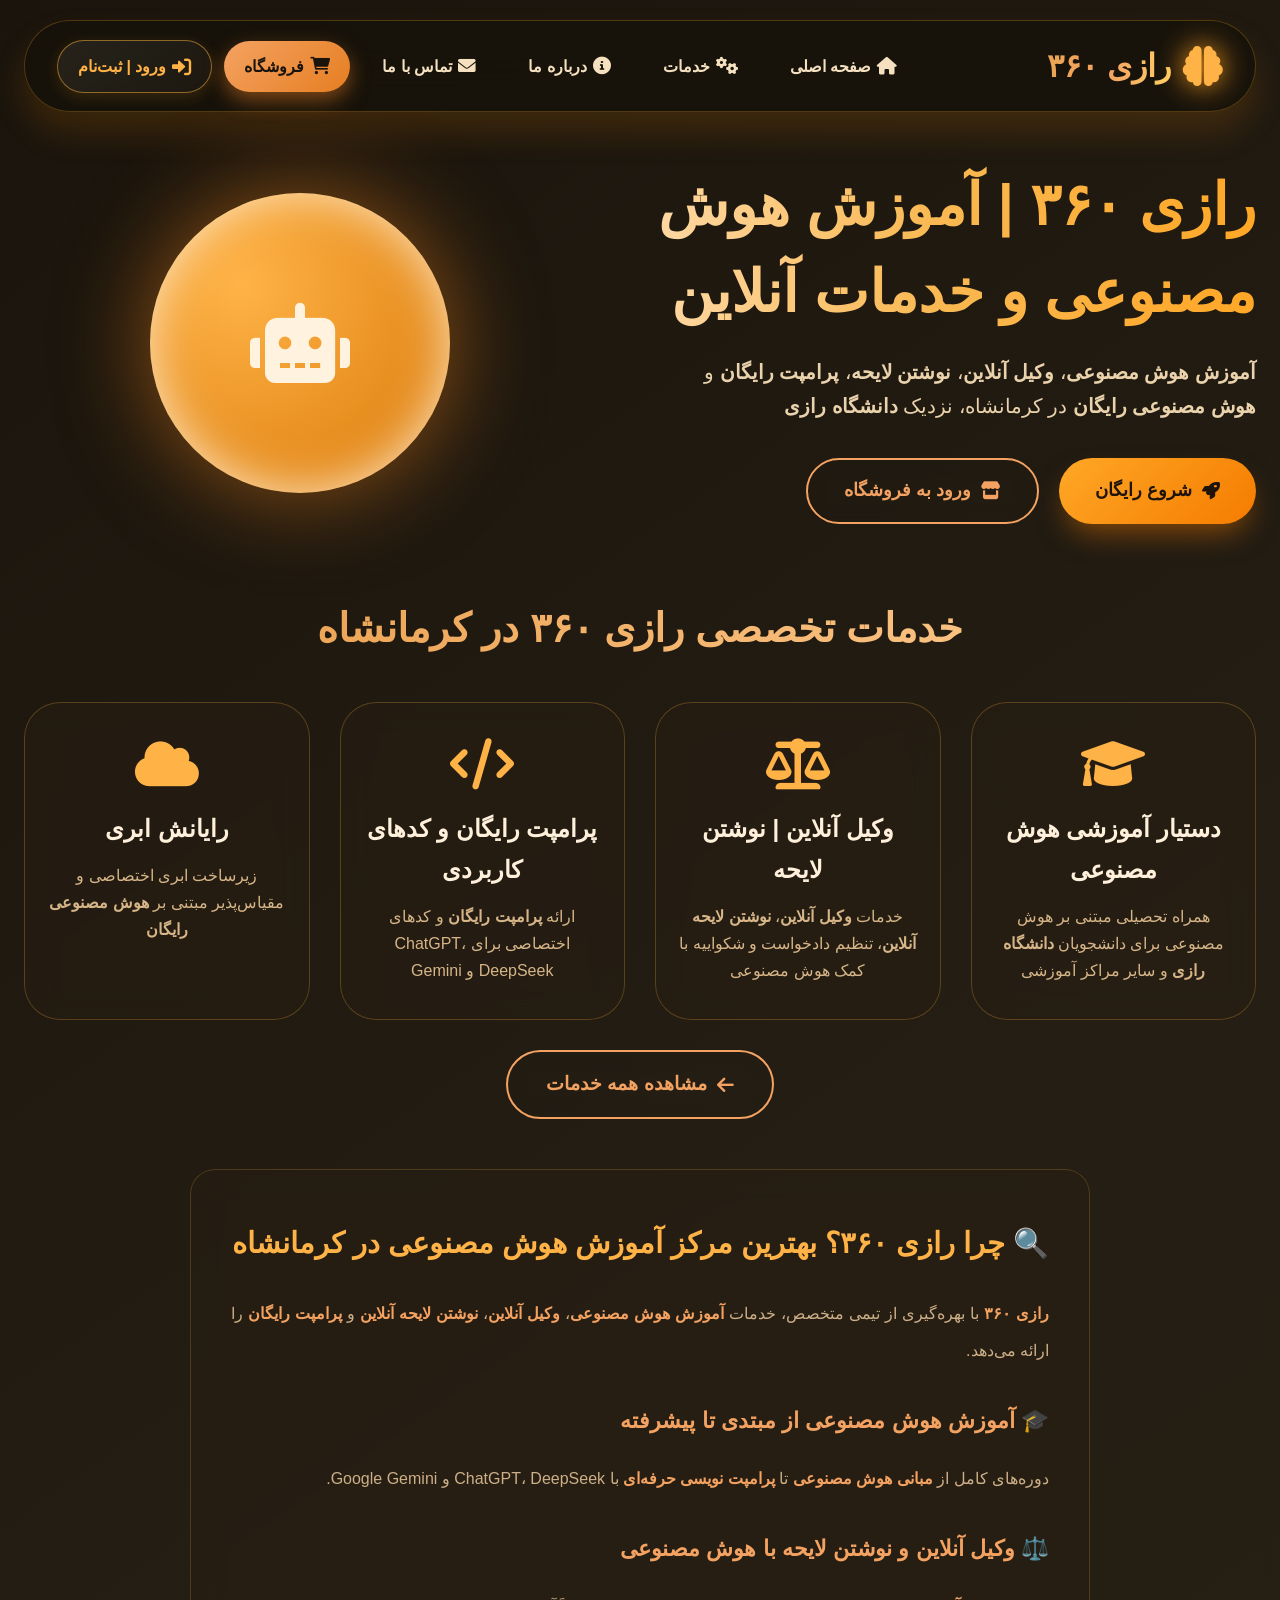
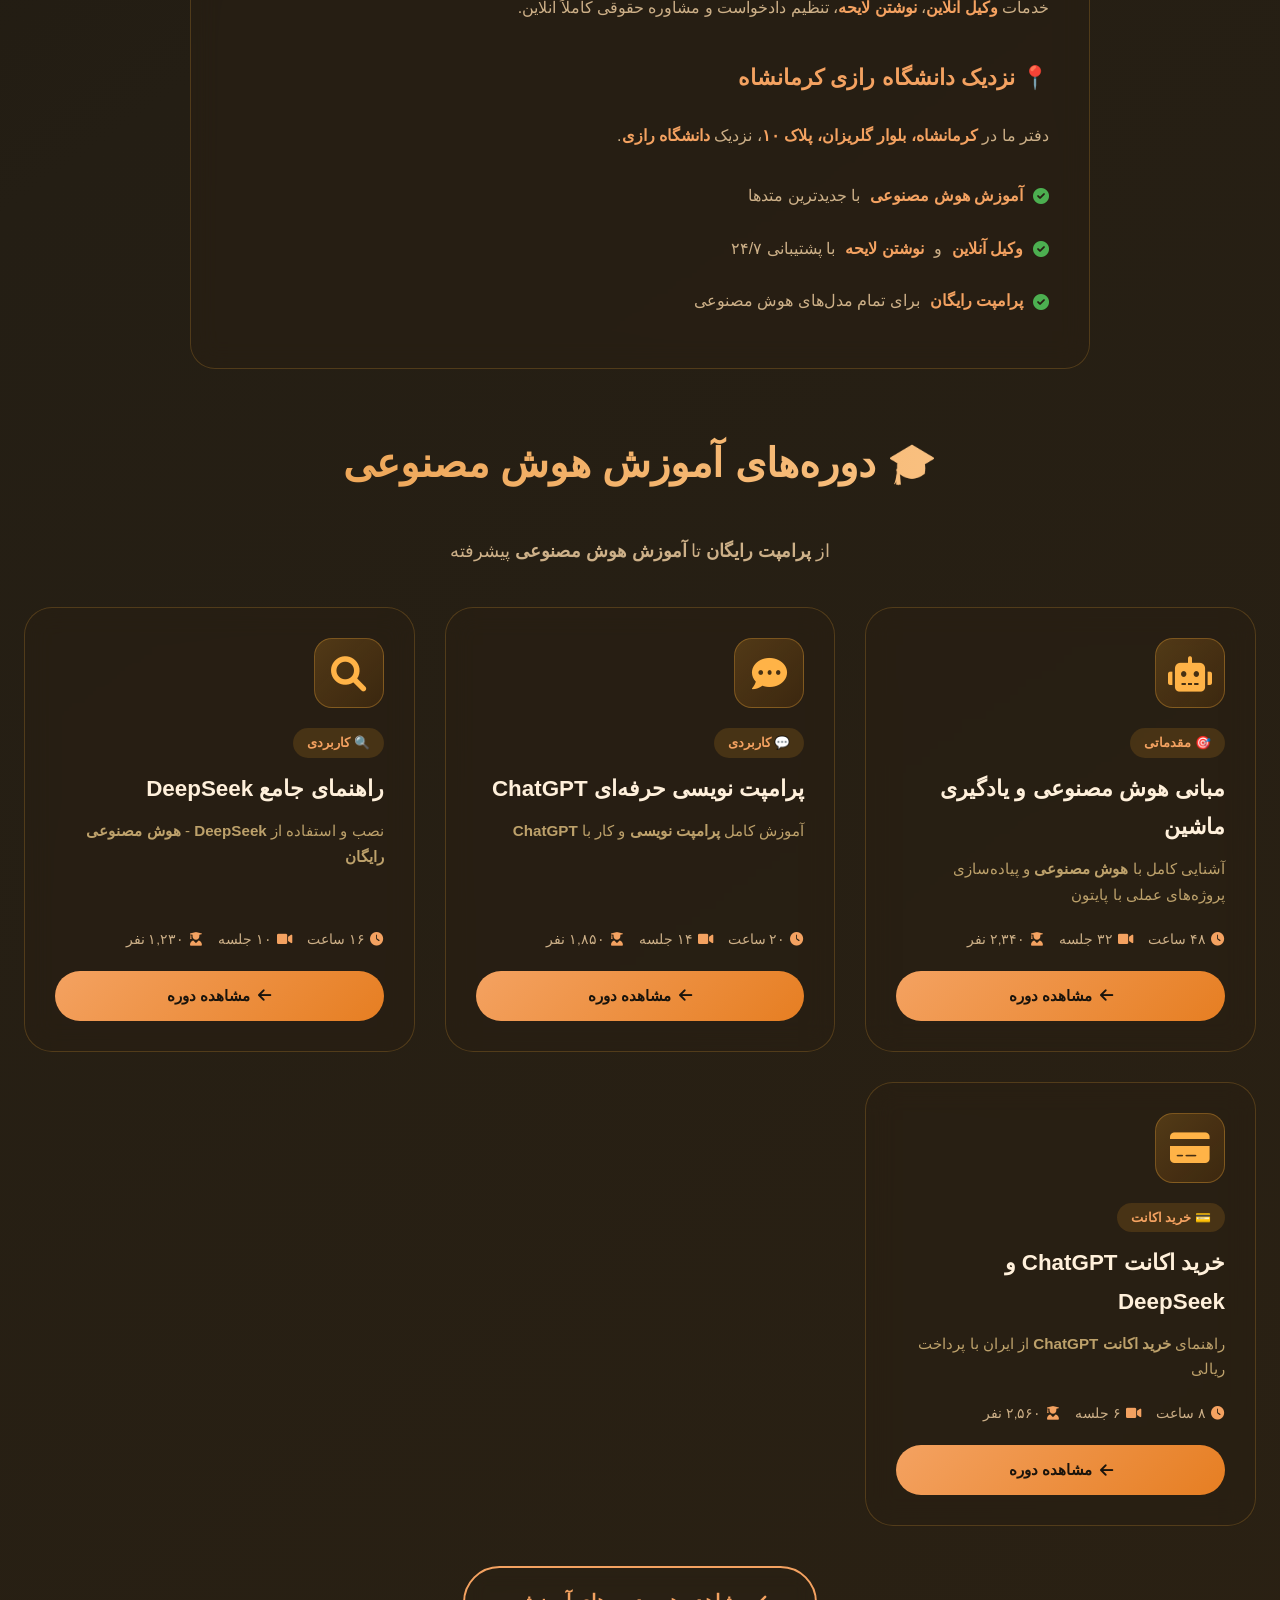
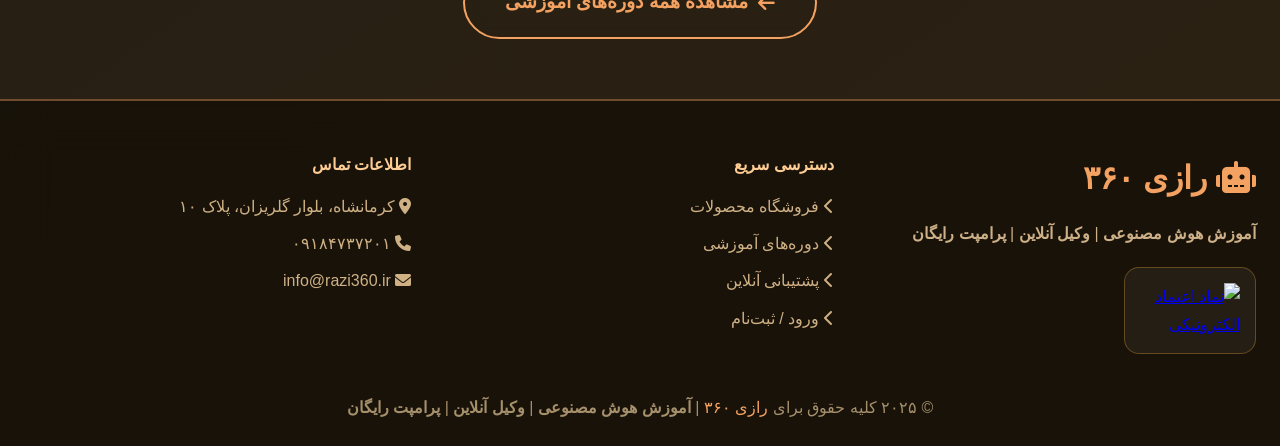
==== commit 9c57eaa4: "Update index.html" ====
--- a/index.html
+++ b/index.html
@@ -10,47 +10,17 @@
   <meta name="keywords" content="نوشتن لایحه آنلاین, وکیل آنلاین, لایحه آنلاین, رازی, دانشگاه رازی, آموزش هوش مصنوعی, پرامپت رایگان, هوش مصنوعی رایگان, هوش مصنوعی کرمانشاه, خرید اکانت ChatGPT, دستیار آموزشی هوش مصنوعی, رازی ۳۶۰">
   <meta name="author" content="رازی ۳۶۰">
   <meta name="robots" content="index, follow, max-snippet:-1, max-image-preview:large">
-  <meta name="googlebot" content="index, follow">
   
   <!-- Open Graph -->
   <meta property="og:title" content="رازی ۳۶۰ | آموزش هوش مصنوعی، وکیل آنلاین، پرامپت رایگان">
   <meta property="og:description" content="آموزش هوش مصنوعی، وکیل آنلاین، نوشتن لایحه، پرامپت رایگان، خرید اکانت ChatGPT. نزدیک دانشگاه رازی کرمانشاه.">
   <meta property="og:type" content="website">
-  <meta property="og:url" content="https://yourusername.github.io/razi360/">
+  <meta property="og:url" content="https://razi360.ir/">
   <meta property="og:locale" content="fa_IR">
-  <meta property="og:site_name" content="رازی ۳۶۰">
-  
-  <!-- Twitter Card -->
-  <meta name="twitter:card" content="summary_large_image">
-  <meta name="twitter:title" content="رازی ۳۶۰ | آموزش هوش مصنوعی و خدمات آنلاین">
-  <meta name="twitter:description" content="وکیل آنلاین، نوشتن لایحه، پرامپت رایگان، آموزش هوش مصنوعی در کرمانشاه">
   
   <!-- Canonical -->
-  <link rel="canonical" href="https://yourusername.github.io/razi360/">
+  <link rel="canonical" href="https://razi360.ir/">
   
-  <!-- Schema.org Structured Data -->
-  <script type="application/ld+json">
-  {
-    "@context": "https://schema.org",
-    "@type": "Organization",
-    "name": "رازی ۳۶۰",
-    "description": "مرکز تخصصی آموزش هوش مصنوعی، وکیل آنلاین، نوشتن لایحه و خدمات پرامپت نویسی در کرمانشاه",
-    "url": "https://yourusername.github.io/razi360/",
-    "telephone": "+989184737201",
-    "address": {
-      "@type": "PostalAddress",
-      "streetAddress": "بلوار گلریزان، پلاک ۱۰",
-      "addressLocality": "کرمانشاه",
-      "addressCountry": "IR"
-    },
-    "sameAs": [
-      "https://t.me/razi360",
-      "https://eitaa.com/razi360",
-      "https://rubika.ir/razi360"
-    ]
-  }
-  </script>
-
   <link rel="stylesheet" href="https://cdnjs.cloudflare.com/ajax/libs/font-awesome/6.0.0-beta3/css/all.min.css">
   <link href="https://cdn.jsdelivr.net/gh/rastikerdar/vazirmatn@v33.003/Vazirmatn-font-face.css" rel="stylesheet" type="text/css" />
   <style>
@@ -86,11 +56,48 @@
     .nav-item i { font-size: 1.1rem; transition: transform 0.3s; }
     .nav-item:hover { color: #fff7e6; background: rgba(255, 160, 30, 0.1); transform: translateY(-3px); box-shadow: 0 15px 25px -10px rgba(255, 140, 0, 0.4); }
     .nav-item:hover i { transform: translateY(-2px) scale(1.2); color: #ffb347; }
+    
     .store-btn {
       background: linear-gradient(135deg, #f4a261, #e67e22) !important;
       color: #1a140c !important; font-weight: 800; box-shadow: 0 8px 20px rgba(230, 126, 34, 0.5); border: none !important;
     }
     .store-btn:hover { background: linear-gradient(135deg, #f5b06e, #f08c2e) !important; box-shadow: 0 15px 30px rgba(255, 160, 20, 0.7); }
+    
+    /* ==================== دکمه ورود بازطراحی شده ==================== */
+    .login-btn {
+      background: linear-gradient(135deg, rgba(255,255,255,0.08), rgba(255,255,255,0.03)) !important;
+      border: 1.5px solid rgba(255, 180, 60, 0.5) !important;
+      color: #ffb347 !important;
+      font-weight: 700; position: relative; overflow: hidden;
+      box-shadow: 0 4px 15px rgba(255, 167, 38, 0.15);
+      backdrop-filter: blur(5px);
+    }
+    .login-btn::before {
+      content: "";
+      position: absolute; top: 0; left: -100%; width: 100%; height: 100%;
+      background: linear-gradient(90deg, transparent, rgba(255,180,60,0.15), transparent);
+      transition: left 0.6s ease;
+    }
+    .login-btn:hover::before { left: 100%; }
+    .login-btn:hover {
+      background: linear-gradient(135deg, rgba(255,167,38,0.2), rgba(255,140,0,0.1)) !important;
+      border-color: #ffb347 !important; color: #ffd166 !important;
+      transform: translateY(-3px); box-shadow: 0 10px 30px rgba(255,167,38,0.35);
+    }
+    .login-btn i { font-size: 1.2rem; }
+    
+    /* دکمه ورود وقتی کاربر وارد شده */
+    .login-btn.logged-in {
+      background: linear-gradient(135deg, rgba(76,175,80,0.2), rgba(46,125,50,0.1)) !important;
+      border-color: rgba(76,175,80,0.6) !important;
+      color: #81C784 !important;
+      box-shadow: 0 4px 15px rgba(76,175,80,0.2);
+    }
+    .login-btn.logged-in:hover {
+      background: linear-gradient(135deg, rgba(76,175,80,0.3), rgba(46,125,50,0.2)) !important;
+      border-color: #4CAF50 !important; color: #A5D6A7 !important;
+      box-shadow: 0 10px 30px rgba(76,175,80,0.4);
+    }
 
     .hero { display: flex; align-items: center; justify-content: space-between; margin: 50px auto 70px; flex-wrap: wrap; gap: 30px; }
     .hero-content { flex: 1 1 500px; }
@@ -138,7 +145,6 @@
     .service-card p { color: #d6b588; }
     .services-cta { text-align: center; margin: 30px 0 50px; }
 
-    /* ==================== بخش محتوای سئو ==================== */
     .seo-content {
       max-width: 900px; margin: 50px auto; padding: 40px;
       background: rgba(40, 30, 18, 0.5); backdrop-filter: blur(14px);
@@ -195,260 +201,7 @@
     .footer-links a:hover { color: #ffb347; transform: translateX(-8px); }
     .copyright { text-align: center; margin-top: 40px; color: #a6906c; }
 
-    @media (max-width: 768px) {
-      header { flex-direction: column; gap: 20px; border-radius: 40px; }
-      .hero-title { font-size: 2.6rem; }
-      .courses-grid { grid-template-columns: 1fr; }
-      .seo-content { padding: 25px 20px; }
-    }
-  </style>
-</head>
-<body>
-  <div class="container">
-    <header>
-      <a href="index.html" class="logo">
-        <i class="fas fa-brain logo-icon"></i>
-        <span class="logo-text">رازی ۳۶۰</span>
-      </a>
-      <div class="nav-links">
-        <a href="index.html" class="nav-item"><i class="fas fa-home"></i> صفحه اصلی</a>
-        <a href="pages/services.html" class="nav-item"><i class="fas fa-cogs"></i> خدمات</a>
-        <a href="pages/about.html" class="nav-item"><i class="fas fa-info-circle"></i> درباره ما</a>
-        <a href="pages/contact.html" class="nav-item"><i class="fas fa-envelope"></i> تماس با ما</a>
-        <a href="pages/shop.html" class="nav-item store-btn"><i class="fas fa-shopping-cart"></i> فروشگاه</a>
-      </div>
-    </header>
-
-    <!-- هیرو -->
-    <section class="hero">
-      <div class="hero-content">
-        <h1 class="hero-title">رازی ۳۶۰ | آموزش هوش مصنوعی و خدمات آنلاین</h1>
-        <p class="hero-desc">
-          <strong>آموزش هوش مصنوعی</strong>، <strong>وکیل آنلاین</strong>، <strong>نوشتن لایحه</strong>، 
-          <strong>پرامپت رایگان</strong> و <strong>هوش مصنوعی رایگان</strong> در کرمانشاه، نزدیک <strong>دانشگاه رازی</strong>
-        </p>
-        <div class="cta-group">
-          <a href="pages/get-started.html" class="btn btn-primary"><i class="fas fa-rocket"></i> شروع رایگان</a>
-          <a href="pages/shop.html" class="btn btn-outline"><i class="fas fa-store"></i> ورود به فروشگاه</a>
-        </div>
-      </div>
-      <div class="hero-visual">
-        <div class="ai-sphere"><i class="fas fa-robot"></i></div>
-      </div>
-    </section>
-
-    <!-- خدمات -->
-    <h2 class="section-title">خدمات تخصصی رازی ۳۶۰ در کرمانشاه</h2>
-    <div class="services-grid">
-      <div class="service-card">
-        <i class="fas fa-graduation-cap service-icon"></i>
-        <h3>دستیار آموزشی هوش مصنوعی</h3>
-        <p>همراه تحصیلی مبتنی بر هوش مصنوعی برای دانشجویان <strong>دانشگاه رازی</strong> و سایر مراکز آموزشی</p>
-      </div>
-      <div class="service-card">
-        <i class="fas fa-balance-scale service-icon"></i>
-        <h3>وکیل آنلاین | نوشتن لایحه</h3>
-        <p>خدمات <strong>وکیل آنلاین</strong>، <strong>نوشتن لایحه آنلاین</strong>، تنظیم دادخواست و شکواییه با کمک هوش مصنوعی</p>
-      </div>
-      <div class="service-card">
-        <i class="fas fa-code service-icon"></i>
-        <h3>پرامپت رایگان و کدهای کاربردی</h3>
-        <p>ارائه <strong>پرامپت رایگان</strong> و کدهای اختصاصی برای ChatGPT، DeepSeek و Gemini</p>
-      </div>
-      <div class="service-card">
-        <i class="fas fa-cloud service-icon"></i>
-        <h3>رایانش ابری</h3>
-        <p>زیرساخت ابری اختصاصی و مقیاس‌پذیر مبتنی بر <strong>هوش مصنوعی رایگان</strong></p>
-      </div>
-    </div>
-    
-    <div class="services-cta">
-      <a href="pages/services.html" class="btn btn-outline" style="font-size: 1.2rem; padding: 16px 38px;">
-        <i class="fas fa-arrow-left"></i> مشاهده همه خدمات
-      </a>
-    </div>
-
-    <!-- ==================== محتوای سئو شده ==================== -->
-    <div class="seo-content">
-      <h2>🔍 چرا رازی ۳۶۰؟ بهترین مرکز آموزش هوش مصنوعی در کرمانشاه</h2>
-      
-      <p>
-        <strong>رازی ۳۶۰</strong> به عنوان یکی از معتبرترین مراکز <strong>آموزش هوش مصنوعی</strong> در غرب کشور، 
-        با بهره‌گیری از تیمی متخصص در زمینه‌های کامپیوتر، حقوق، مهندسی و زبان انگلیسی، 
-        خدمات متنوعی از جمله <strong>وکیل آنلاین</strong>، <strong>نوشتن لایحه آنلاین</strong>، 
-        <strong>پرامپت رایگان</strong> و <strong>هوش مصنوعی رایگان</strong> را به شما عزیزان ارائه می‌دهد.
-      </p>
-      
-      <h3>🎓 آموزش هوش مصنوعی از مبتدی تا پیشرفته</h3>
-      <p>
-        آیا به دنبال <strong>آموزش هوش مصنوعی</strong> هستید؟ ما در <strong>رازی ۳۶۰</strong> 
-        دوره‌های کاملی از <strong>مبانی هوش مصنوعی</strong> تا <strong>پرامپت نویسی حرفه‌ای</strong> 
-        را برای شما تدارک دیده‌ایم. با شرکت در دوره‌های ما، می‌توانید به راحتی با ابزارهایی مانند 
-        <strong>ChatGPT</strong>، <strong>DeepSeek</strong> و <strong>Google Gemini</strong> کار کنید.
-      </p>
-      
-      <h3>⚖️ وکیل آنلاین و نوشتن لایحه با هوش مصنوعی</h3>
-      <p>
-        نیاز به <strong>وکیل آنلاین</strong> دارید؟ یا می‌خواهید <strong>لایحه آنلاین</strong> تنظیم کنید؟ 
-        تیم حقوقی <strong>رازی ۳۶۰</strong> با کمک <strong>هوش مصنوعی</strong>، 
-        خدمات <strong>نوشتن لایحه</strong>، تنظیم دادخواست، شکواییه و مشاوره حقوقی را 
-        به صورت کاملاً آنلاین و با بهترین کیفیت ارائه می‌دهد.
-      </p>
-      
-      <h3>💬 پرامپت رایگان و ابزارهای هوش مصنوعی رایگان</h3>
-      <p>
-        در <strong>رازی ۳۶۰</strong> ما به شما <strong>پرامپت رایگان</strong> برای 
-        <strong>ChatGPT</strong>، <strong>DeepSeek</strong> و سایر مدل‌های هوش مصنوعی ارائه می‌دهیم. 
-        همچنین می‌توانید از <strong>هوش مصنوعی رایگان</strong> ما برای انجام کارهای روزمره خود استفاده کنید.
-      </p>
-      
-      <h3>📍 نزدیک دانشگاه رازی کرمانشاه</h3>
-      <p>
-        دفتر ما در <strong>کرمانشاه، بلوار گلریزان، پلاک ۱۰</strong>، 
-        در نزدیکی <strong>دانشگاه رازی</strong> واقع شده است. 
-        دانشجویان <strong>دانشگاه رازی</strong> می‌توانند از تخفیف‌های ویژه ما بهره‌مند شوند. 
-        برای <strong>آموزش هوش مصنوعی</strong>، <strong>وکیل آنلاین</strong> و 
-        دریافت <strong>پرامپت رایگان</strong>، همین امروز با ما تماس بگیرید.
-      </p>
-      
-      <ul>
-        <li><i class="fas fa-check-circle"></i> <strong>آموزش هوش مصنوعی</strong> با جدیدترین متدها</li>
-        <li><i class="fas fa-check-circle"></i> <strong>وکیل آنلاین</strong> و <strong>نوشتن لایحه</strong> با پشتیبانی ۲۴/۷</li>
-        <li><i class="fas fa-check-circle"></i> <strong>پرامپت رایگان</strong> برای تمام مدل‌های هوش مصنوعی</li>
-        <li><i class="fas fa-check-circle"></i> دسترسی به <strong>هوش مصنوعی رایگان</strong> برای دانشجویان</li>
-        <li><i class="fas fa-check-circle"></i> موقعیت مکانی عالی، نزدیک <strong>دانشگاه رازی</strong></li>
-        <li><i class="fas fa-check-circle"></i> <strong>خرید اکانت ChatGPT</strong> و DeepSeek با قیمت مناسب</li>
-      </ul>
-    </div>
-
-    <!-- دوره‌های آموزشی -->
-    <h2 class="section-title">🎓 دوره‌های آموزش هوش مصنوعی</h2>
-    <p style="text-align: center; color: #cdb088; font-size: 1.1rem; margin-bottom: 30px;">
-      از <strong>پرامپت رایگان</strong> تا <strong>آموزش هوش مصنوعی</strong> پیشرفته - همه در <strong>رازی ۳۶۰</strong>
-    </p>
-    
-    <div class="courses-grid">
-      <div class="course-card">
-        <div class="course-icon-wrapper"><i class="fas fa-robot course-icon"></i></div>
-        <span class="course-level">🎯 مقدماتی</span>
-        <h3 class="course-title">مبانی هوش مصنوعی و یادگیری ماشین</h3>
-        <p class="course-description">آشنایی کامل با <strong>هوش مصنوعی</strong>، الگوریتم‌های یادگیری ماشین و پیاده‌سازی پروژه‌های عملی</p>
-        <div class="course-details">
-          <span><i class="fas fa-clock"></i> ۴۸ ساعت</span>
-          <span><i class="fas fa-video"></i> ۳۲ جلسه</span>
-          <span><i class="fas fa-user-graduate"></i> ۲,۳۴۰ نفر</span>
-        </div>
-        <a href="pages/shop.html" class="btn-course"><i class="fas fa-arrow-left"></i> مشاهده دوره</a>
-      </div>
-      <div class="course-card">
-        <div class="course-icon-wrapper"><i class="fas fa-comment-dots course-icon"></i></div>
-        <span class="course-level">💬 کاربردی</span>
-        <h3 class="course-title">پرامپت نویسی حرفه‌ای ChatGPT</h3>
-        <p class="course-description">آموزش کامل <strong>پرامپت نویسی</strong> و کار با <strong>ChatGPT</strong> - <strong>پرامپت رایگان</strong> همراه دوره</p>
-        <div class="course-details">
-          <span><i class="fas fa-clock"></i> ۲۰ ساعت</span>
-          <span><i class="fas fa-video"></i> ۱۴ جلسه</span>
-          <span><i class="fas fa-user-graduate"></i> ۱,۸۵۰ نفر</span>
-        </div>
-        <a href="pages/shop.html" class="btn-course"><i class="fas fa-arrow-left"></i> مشاهده دوره</a>
-      </div>
-      <div class="course-card">
-        <div class="course-icon-wrapper"><i class="fas fa-search course-icon"></i></div>
-        <span class="course-level">🔍 کاربردی</span>
-        <h3 class="course-title">راهنمای جامع DeepSeek</h3>
-        <p class="course-description">نصب و استفاده از <strong>DeepSeek</strong> - <strong>هوش مصنوعی رایگان</strong> روی سیستم شخصی</p>
-        <div class="course-details">
-          <span><i class="fas fa-clock"></i> ۱۶ ساعت</span>
-          <span><i class="fas fa-video"></i> ۱۰ جلسه</span>
-          <span><i class="fas fa-user-graduate"></i> ۱,۲۳۰ نفر</span>
-        </div>
-        <a href="pages/shop.html" class="btn-course"><i class="fas fa-arrow-left"></i> مشاهده دوره</a>
-      </div>
-      <div class="course-card">
-        <div class="course-icon-wrapper"><i class="fas fa-gem course-icon"></i></div>
-        <span class="course-level">✨ کاربردی</span>
-        <h3 class="course-title">Google Gemini از مبتدی تا پیشرفته</h3>
-        <p class="course-description">آشنایی با <strong>هوش مصنوعی</strong> گوگل و ادغام با سرویس‌های گوگل</p>
-        <div class="course-details">
-          <span><i class="fas fa-clock"></i> ۱۸ ساعت</span>
-          <span><i class="fas fa-video"></i> ۱۲ جلسه</span>
-          <span><i class="fas fa-user-graduate"></i> ۹۸۰ نفر</span>
-        </div>
-        <a href="pages/shop.html" class="btn-course"><i class="fas fa-arrow-left"></i> مشاهده دوره</a>
-      </div>
-      <div class="course-card">
-        <div class="course-icon-wrapper"><i class="fas fa-credit-card course-icon"></i></div>
-        <span class="course-level">💳 خرید اکانت</span>
-        <h3 class="course-title">خرید اکانت ChatGPT و DeepSeek</h3>
-        <p class="course-description">راهنمای <strong>خرید اکانت ChatGPT</strong> و DeepSeek Pro از ایران با پرداخت ریالی</p>
-        <div class="course-details">
-          <span><i class="fas fa-clock"></i> ۸ ساعت</span>
-          <span><i class="fas fa-video"></i> ۶ جلسه</span>
-          <span><i class="fas fa-user-graduate"></i> ۲,۵۶۰ نفر</span>
-        </div>
-        <a href="pages/shop.html" class="btn-course"><i class="fas fa-arrow-left"></i> مشاهده دوره</a>
-      </div>
-    </div>
-
-    <div style="text-align: center; margin-top: 40px;">
-      <a href="pages/shop.html" class="btn btn-outline" style="font-size: 1.2rem; padding: 18px 40px;">
-        <i class="fas fa-arrow-left"></i> مشاهده همه دوره‌های آموزشی
-      </a>
-    </div>
-  </div>
-
-  <footer>
-    <div class="container">
-      <div class="footer-content">
-        <div class="footer-col">
-          <div class="footer-logo"><i class="fas fa-robot"></i> رازی ۳۶۰</div>
-          <p style="margin-top: 15px; color: #cdb088;">
-            <strong>آموزش هوش مصنوعی</strong> | <strong>وکیل آنلاین</strong> | <strong>پرامپت رایگان</strong>
-          </p>
-          <div class="enamad-box">
-            <a referrerpolicy='origin' target='_blank' href='https://trustseal.enamad.ir/?id=666728&Code=DkrrjsLDcX9eK5iTH8wDmkrgY7MmVCCn'>
-              <img referrerpolicy='origin' src='https://trustseal.enamad.ir/logo.aspx?id=666728&Code=DkrrjsLDcX9eK5iTH8wDmkrgY7MmVCCn' alt='نماد اعتماد الکترونیکی' style='cursor:pointer' code='DkrrjsLDcX9eK5iTH8wDmkrgY7MmVCCn'>
-            </a>
-          </div>
-        </div>
-        <div class="footer-col footer-links">
-          <h4 style="color: #ffcd94; margin-bottom: 15px;">دسترسی سریع</h4>
-          <a href="pages/shop.html"><i class="fas fa-chevron-left"></i> فروشگاه محصولات</a>
-          <a href="pages/shop.html"><i class="fas fa-chevron-left"></i> دوره‌های آموزشی</a>
-          <a href="pages/contact.html"><i class="fas fa-chevron-left"></i> پشتیبانی آنلاین</a>
-          <a href="pages/blog.html"><i class="fas fa-chevron-left"></i> وبلاگ</a>
-        </div>
-        <div class="footer-col footer-links">
-          <h4 style="color: #ffcd94; margin-bottom: 15px;">اطلاعات تماس</h4>
-          <a href="#"><i class="fas fa-map-marker-alt"></i> کرمانشاه، بلوار گلریزان، پلاک ۱۰</a>
-          <a href="tel:09184737201"><i class="fas fa-phone"></i> ۰۹۱۸۴۷۳۷۲۰۱</a>
-          <a href="mailto:info@razi360.ir"><i class="fas fa-envelope"></i> info@razi360.ir</a>
-        </div>
-      </div>
-      <div class="copyright">
-        <p>© ۲۰۲۵ کلیه حقوق برای <span style="color:#f4a261;">رازی ۳۶۰</span> | 
-        <strong>آموزش هوش مصنوعی</strong> | <strong>وکیل آنلاین</strong> | <strong>پرامپت رایگان</strong></p>
-      </div>
-    </div>
-  </footer>
-
-  <!-- پاپ‌آپ -->
-  <div id="download-popup" class="popup-overlay">
-    <div class="popup-container">
-      <button class="popup-close" onclick="closePopup()"><i class="fas fa-times"></i></button>
-      <div class="popup-icon"><i class="fas fa-gift"></i></div>
-      <h2 class="popup-title">🎁 پرامپت رایگان برای شما!</h2>
-      <p class="popup-subtitle">دانلود رایگان مجموعه پرامپت‌های ChatGPT</p>
-      <div class="popup-features">
-        <div class="popup-feature"><i class="fas fa-check-circle"></i><span>۵۰ پرامپت رایگان و کاربردی</span></div>
-        <div class="popup-feature"><i class="fas fa-check-circle"></i><span>مناسب برای ChatGPT و DeepSeek</span></div>
-        <div class="popup-feature"><i class="fas fa-check-circle"></i><span>قابل استفاده فوری</span></div>
-      </div>
-      <a href="pages/smart-planner.html" class="popup-download-btn"><i class="fas fa-download"></i> دریافت پرامپت رایگان</a>
-    </div>
-  </div>
-
-  <style>
+    /* پاپ‌آپ */
     .popup-overlay { display: none; position: fixed; top: 0; left: 0; width: 100%; height: 100%; background: rgba(0,0,0,0.8); backdrop-filter: blur(8px); z-index: 9999; justify-content: center; align-items: center; padding: 20px; }
     .popup-overlay.active { display: flex; }
     .popup-container { background: linear-gradient(145deg, #241e14, #2b2113); border: 2px solid rgba(255,180,60,0.4); border-radius: 30px; padding: 45px 35px 35px; max-width: 480px; width: 100%; text-align: center; position: relative; }
@@ -461,7 +214,215 @@
     .popup-feature { display: flex; align-items: center; gap: 10px; padding: 8px 0; color: #c4a87c; }
     .popup-feature i { color: #4CAF50; }
     .popup-download-btn { display: inline-flex; align-items: center; gap: 10px; width: 100%; padding: 16px; border-radius: 50px; font-weight: 800; background: linear-gradient(135deg, #4CAF50, #2E7D32); color: white; text-decoration: none; justify-content: center; }
+
+    @media (max-width: 768px) {
+      header { flex-direction: column; gap: 20px; border-radius: 40px; }
+      .hero-title { font-size: 2.6rem; }
+      .courses-grid { grid-template-columns: 1fr; }
+      .seo-content { padding: 25px 20px; }
+    }
   </style>
+</head>
+<body>
+  <div class="container">
+    <!-- ==================== هدر با دکمه ورود بازطراحی شده ==================== -->
+    <header>
+      <a href="index.html" class="logo">
+        <i class="fas fa-brain logo-icon"></i>
+        <span class="logo-text">رازی ۳۶۰</span>
+      </a>
+      <div class="nav-links">
+        <a href="index.html" class="nav-item"><i class="fas fa-home"></i> صفحه اصلی</a>
+        <a href="pages/services.html" class="nav-item"><i class="fas fa-cogs"></i> خدمات</a>
+        <a href="pages/about.html" class="nav-item"><i class="fas fa-info-circle"></i> درباره ما</a>
+        <a href="pages/contact.html" class="nav-item"><i class="fas fa-envelope"></i> تماس با ما</a>
+        <a href="pages/shop.html" class="nav-item store-btn"><i class="fas fa-shopping-cart"></i> فروشگاه</a>
+        <!-- دکمه ورود/ثبت‌نام با استایل جدید -->
+        <a href="pages/login.html" class="nav-item login-btn" id="auth-btn">
+          <i class="fas fa-sign-in-alt"></i> ورود | ثبت‌نام
+        </a>
+      </div>
+    </header>
+
+    <!-- هیرو -->
+    <section class="hero">
+      <div class="hero-content">
+        <h1 class="hero-title">رازی ۳۶۰ | آموزش هوش مصنوعی و خدمات آنلاین</h1>
+        <p class="hero-desc">
+          <strong>آموزش هوش مصنوعی</strong>، <strong>وکیل آنلاین</strong>، <strong>نوشتن لایحه</strong>، 
+          <strong>پرامپت رایگان</strong> و <strong>هوش مصنوعی رایگان</strong> در کرمانشاه، نزدیک <strong>دانشگاه رازی</strong>
+        </p>
+        <div class="cta-group">
+          <a href="pages/get-started.html" class="btn btn-primary"><i class="fas fa-rocket"></i> شروع رایگان</a>
+          <a href="pages/shop.html" class="btn btn-outline"><i class="fas fa-store"></i> ورود به فروشگاه</a>
+        </div>
+      </div>
+      <div class="hero-visual">
+        <div class="ai-sphere"><i class="fas fa-robot"></i></div>
+      </div>
+    </section>
+
+    <!-- خدمات -->
+    <h2 class="section-title">خدمات تخصصی رازی ۳۶۰ در کرمانشاه</h2>
+    <div class="services-grid">
+      <div class="service-card">
+        <i class="fas fa-graduation-cap service-icon"></i>
+        <h3>دستیار آموزشی هوش مصنوعی</h3>
+        <p>همراه تحصیلی مبتنی بر هوش مصنوعی برای دانشجویان <strong>دانشگاه رازی</strong> و سایر مراکز آموزشی</p>
+      </div>
+      <div class="service-card">
+        <i class="fas fa-balance-scale service-icon"></i>
+        <h3>وکیل آنلاین | نوشتن لایحه</h3>
+        <p>خدمات <strong>وکیل آنلاین</strong>، <strong>نوشتن لایحه آنلاین</strong>، تنظیم دادخواست و شکواییه با کمک هوش مصنوعی</p>
+      </div>
+      <div class="service-card">
+        <i class="fas fa-code service-icon"></i>
+        <h3>پرامپت رایگان و کدهای کاربردی</h3>
+        <p>ارائه <strong>پرامپت رایگان</strong> و کدهای اختصاصی برای ChatGPT، DeepSeek و Gemini</p>
+      </div>
+      <div class="service-card">
+        <i class="fas fa-cloud service-icon"></i>
+        <h3>رایانش ابری</h3>
+        <p>زیرساخت ابری اختصاصی و مقیاس‌پذیر مبتنی بر <strong>هوش مصنوعی رایگان</strong></p>
+      </div>
+    </div>
+    
+    <div class="services-cta">
+      <a href="pages/services.html" class="btn btn-outline" style="font-size: 1.2rem; padding: 16px 38px;">
+        <i class="fas fa-arrow-left"></i> مشاهده همه خدمات
+      </a>
+    </div>
+
+    <!-- محتوای سئو شده -->
+    <div class="seo-content">
+      <h2>🔍 چرا رازی ۳۶۰؟ بهترین مرکز آموزش هوش مصنوعی در کرمانشاه</h2>
+      <p><strong>رازی ۳۶۰</strong> با بهره‌گیری از تیمی متخصص، خدمات <strong>آموزش هوش مصنوعی</strong>، <strong>وکیل آنلاین</strong>، <strong>نوشتن لایحه آنلاین</strong> و <strong>پرامپت رایگان</strong> را ارائه می‌دهد.</p>
+      <h3>🎓 آموزش هوش مصنوعی از مبتدی تا پیشرفته</h3>
+      <p>دوره‌های کامل از <strong>مبانی هوش مصنوعی</strong> تا <strong>پرامپت نویسی حرفه‌ای</strong> با ChatGPT، DeepSeek و Google Gemini.</p>
+      <h3>⚖️ وکیل آنلاین و نوشتن لایحه با هوش مصنوعی</h3>
+      <p>خدمات <strong>وکیل آنلاین</strong>، <strong>نوشتن لایحه</strong>، تنظیم دادخواست و مشاوره حقوقی کاملاً آنلاین.</p>
+      <h3>📍 نزدیک دانشگاه رازی کرمانشاه</h3>
+      <p>دفتر ما در <strong>کرمانشاه، بلوار گلریزان، پلاک ۱۰</strong>، نزدیک <strong>دانشگاه رازی</strong>.</p>
+      <ul>
+        <li><i class="fas fa-check-circle"></i> <strong>آموزش هوش مصنوعی</strong> با جدیدترین متدها</li>
+        <li><i class="fas fa-check-circle"></i> <strong>وکیل آنلاین</strong> و <strong>نوشتن لایحه</strong> با پشتیبانی ۲۴/۷</li>
+        <li><i class="fas fa-check-circle"></i> <strong>پرامپت رایگان</strong> برای تمام مدل‌های هوش مصنوعی</li>
+      </ul>
+    </div>
+
+    <!-- دوره‌های آموزشی -->
+    <h2 class="section-title">🎓 دوره‌های آموزش هوش مصنوعی</h2>
+    <p style="text-align: center; color: #cdb088; font-size: 1.1rem; margin-bottom: 30px;">
+      از <strong>پرامپت رایگان</strong> تا <strong>آموزش هوش مصنوعی</strong> پیشرفته
+    </p>
+    
+    <div class="courses-grid">
+      <div class="course-card">
+        <div class="course-icon-wrapper"><i class="fas fa-robot course-icon"></i></div>
+        <span class="course-level">🎯 مقدماتی</span>
+        <h3 class="course-title">مبانی هوش مصنوعی و یادگیری ماشین</h3>
+        <p class="course-description">آشنایی کامل با <strong>هوش مصنوعی</strong> و پیاده‌سازی پروژه‌های عملی با پایتون</p>
+        <div class="course-details">
+          <span><i class="fas fa-clock"></i> ۴۸ ساعت</span>
+          <span><i class="fas fa-video"></i> ۳۲ جلسه</span>
+          <span><i class="fas fa-user-graduate"></i> ۲,۳۴۰ نفر</span>
+        </div>
+        <a href="pages/shop.html" class="btn-course"><i class="fas fa-arrow-left"></i> مشاهده دوره</a>
+      </div>
+      <div class="course-card">
+        <div class="course-icon-wrapper"><i class="fas fa-comment-dots course-icon"></i></div>
+        <span class="course-level">💬 کاربردی</span>
+        <h3 class="course-title">پرامپت نویسی حرفه‌ای ChatGPT</h3>
+        <p class="course-description">آموزش کامل <strong>پرامپت نویسی</strong> و کار با <strong>ChatGPT</strong></p>
+        <div class="course-details">
+          <span><i class="fas fa-clock"></i> ۲۰ ساعت</span>
+          <span><i class="fas fa-video"></i> ۱۴ جلسه</span>
+          <span><i class="fas fa-user-graduate"></i> ۱,۸۵۰ نفر</span>
+        </div>
+        <a href="pages/shop.html" class="btn-course"><i class="fas fa-arrow-left"></i> مشاهده دوره</a>
+      </div>
+      <div class="course-card">
+        <div class="course-icon-wrapper"><i class="fas fa-search course-icon"></i></div>
+        <span class="course-level">🔍 کاربردی</span>
+        <h3 class="course-title">راهنمای جامع DeepSeek</h3>
+        <p class="course-description">نصب و استفاده از <strong>DeepSeek</strong> - <strong>هوش مصنوعی رایگان</strong></p>
+        <div class="course-details">
+          <span><i class="fas fa-clock"></i> ۱۶ ساعت</span>
+          <span><i class="fas fa-video"></i> ۱۰ جلسه</span>
+          <span><i class="fas fa-user-graduate"></i> ۱,۲۳۰ نفر</span>
+        </div>
+        <a href="pages/shop.html" class="btn-course"><i class="fas fa-arrow-left"></i> مشاهده دوره</a>
+      </div>
+      <div class="course-card">
+        <div class="course-icon-wrapper"><i class="fas fa-credit-card course-icon"></i></div>
+        <span class="course-level">💳 خرید اکانت</span>
+        <h3 class="course-title">خرید اکانت ChatGPT و DeepSeek</h3>
+        <p class="course-description">راهنمای <strong>خرید اکانت ChatGPT</strong> از ایران با پرداخت ریالی</p>
+        <div class="course-details">
+          <span><i class="fas fa-clock"></i> ۸ ساعت</span>
+          <span><i class="fas fa-video"></i> ۶ جلسه</span>
+          <span><i class="fas fa-user-graduate"></i> ۲,۵۶۰ نفر</span>
+        </div>
+        <a href="pages/shop.html" class="btn-course"><i class="fas fa-arrow-left"></i> مشاهده دوره</a>
+      </div>
+    </div>
+
+    <div style="text-align: center; margin-top: 40px;">
+      <a href="pages/shop.html" class="btn btn-outline" style="font-size: 1.2rem; padding: 18px 40px;">
+        <i class="fas fa-arrow-left"></i> مشاهده همه دوره‌های آموزشی
+      </a>
+    </div>
+  </div>
+
+  <!-- فوتر -->
+  <footer>
+    <div class="container">
+      <div class="footer-content">
+        <div class="footer-col">
+          <div class="footer-logo"><i class="fas fa-robot"></i> رازی ۳۶۰</div>
+          <p style="margin-top: 15px; color: #cdb088;"><strong>آموزش هوش مصنوعی</strong> | <strong>وکیل آنلاین</strong> | <strong>پرامپت رایگان</strong></p>
+          <div class="enamad-box">
+            <a referrerpolicy='origin' target='_blank' href='https://trustseal.enamad.ir/?id=666728&Code=DkrrjsLDcX9eK5iTH8wDmkrgY7MmVCCn'>
+              <img referrerpolicy='origin' src='https://trustseal.enamad.ir/logo.aspx?id=666728&Code=DkrrjsLDcX9eK5iTH8wDmkrgY7MmVCCn' alt='نماد اعتماد الکترونیکی' style='cursor:pointer' code='DkrrjsLDcX9eK5iTH8wDmkrgY7MmVCCn'>
+            </a>
+          </div>
+        </div>
+        <div class="footer-col footer-links">
+          <h4 style="color: #ffcd94; margin-bottom: 15px;">دسترسی سریع</h4>
+          <a href="pages/shop.html"><i class="fas fa-chevron-left"></i> فروشگاه محصولات</a>
+          <a href="pages/shop.html"><i class="fas fa-chevron-left"></i> دوره‌های آموزشی</a>
+          <a href="pages/contact.html"><i class="fas fa-chevron-left"></i> پشتیبانی آنلاین</a>
+          <a href="pages/login.html"><i class="fas fa-chevron-left"></i> ورود / ثبت‌نام</a>
+        </div>
+        <div class="footer-col footer-links">
+          <h4 style="color: #ffcd94; margin-bottom: 15px;">اطلاعات تماس</h4>
+          <a href="#"><i class="fas fa-map-marker-alt"></i> کرمانشاه، بلوار گلریزان، پلاک ۱۰</a>
+          <a href="tel:09184737201"><i class="fas fa-phone"></i> ۰۹۱۸۴۷۳۷۲۰۱</a>
+          <a href="mailto:info@razi360.ir"><i class="fas fa-envelope"></i> info@razi360.ir</a>
+        </div>
+      </div>
+      <div class="copyright">
+        <p>© ۲۰۲۵ کلیه حقوق برای <span style="color:#f4a261;">رازی ۳۶۰</span> | 
+        <strong>آموزش هوش مصنوعی</strong> | <strong>وکیل آنلاین</strong> | <strong>پرامپت رایگان</strong></p>
+      </div>
+    </div>
+  </footer>
+
+  <!-- پاپ‌آپ -->
+  <div id="download-popup" class="popup-overlay">
+    <div class="popup-container">
+      <button class="popup-close" onclick="closePopup()"><i class="fas fa-times"></i></button>
+      <div class="popup-icon"><i class="fas fa-gift"></i></div>
+      <h2 class="popup-title">🎁 پرامپت رایگان برای شما!</h2>
+      <p class="popup-subtitle">دانلود رایگان مجموعه پرامپت‌های ChatGPT</p>
+      <div class="popup-features">
+        <div class="popup-feature"><i class="fas fa-check-circle"></i><span>۵۰ پرامپت رایگان و کاربردی</span></div>
+        <div class="popup-feature"><i class="fas fa-check-circle"></i><span>مناسب برای ChatGPT و DeepSeek</span></div>
+        <div class="popup-feature"><i class="fas fa-check-circle"></i><span>قابل استفاده فوری</span></div>
+      </div>
+      <a href="pages/smart-planner.html" class="popup-download-btn"><i class="fas fa-download"></i> دریافت پرامپت رایگان</a>
+    </div>
+  </div>
 
   <script>
     function showPopup() { setTimeout(() => { document.getElementById('download-popup').classList.add('active'); }, 2000); }
@@ -469,11 +430,48 @@
     document.addEventListener('click', function(e) { if (e.target.id === 'download-popup') closePopup(); });
     document.addEventListener('keydown', function(e) { if (e.key === 'Escape') closePopup(); });
     document.addEventListener('DOMContentLoaded', showPopup);
+    
     document.querySelector('.logo').addEventListener('click', function(e) {
       e.preventDefault(); const icon = this.querySelector('.logo-icon');
       icon.style.transform = 'rotate(360deg) scale(1.3)';
       setTimeout(() => { icon.style.transform = ''; window.location.href = 'index.html'; }, 500);
     });
   </script>
+
+  <!-- ==================== Firebase Auth ==================== -->
+  <script type="module">
+    import { initializeApp } from "https://www.gstatic.com/firebasejs/12.16.0/firebase-app.js";
+    import { getAuth, onAuthStateChanged } from "https://www.gstatic.com/firebasejs/12.16.0/firebase-auth.js";
+    
+    const firebaseConfig = {
+      apiKey: "AIzaSyDSZgKxihsca86ovMjyv0clynX3ATgiqPs",
+      authDomain: "razi360-e3952.firebaseapp.com",
+      projectId: "razi360-e3952",
+      storageBucket: "razi360-e3952.firebasestorage.app",
+      messagingSenderId: "708191850694",
+      appId: "1:708191850694:web:1f8e42542c8371846047c7"
+    };
+    
+    const app = initializeApp(firebaseConfig);
+    const auth = getAuth(app);
+    const authBtn = document.getElementById('auth-btn');
+    
+    onAuthStateChanged(auth, (user) => {
+      if (user) {
+        const name = user.displayName || user.email?.split('@')[0] || 'کاربر';
+        authBtn.innerHTML = `<i class="fas fa-user-check"></i> ${name}`;
+        authBtn.classList.add('logged-in');
+        authBtn.title = 'کلیک برای مشاهده پروفایل';
+        localStorage.setItem('razi360-user', JSON.stringify({
+          uid: user.uid, name: user.displayName, email: user.email, photo: user.photoURL
+        }));
+      } else {
+        authBtn.innerHTML = '<i class="fas fa-sign-in-alt"></i> ورود | ثبت‌نام';
+        authBtn.classList.remove('logged-in');
+        authBtn.title = 'ورود یا ثبت‌نام در سایت';
+        localStorage.removeItem('razi360-user');
+      }
+    });
+  </script>
 </body>
 </html>
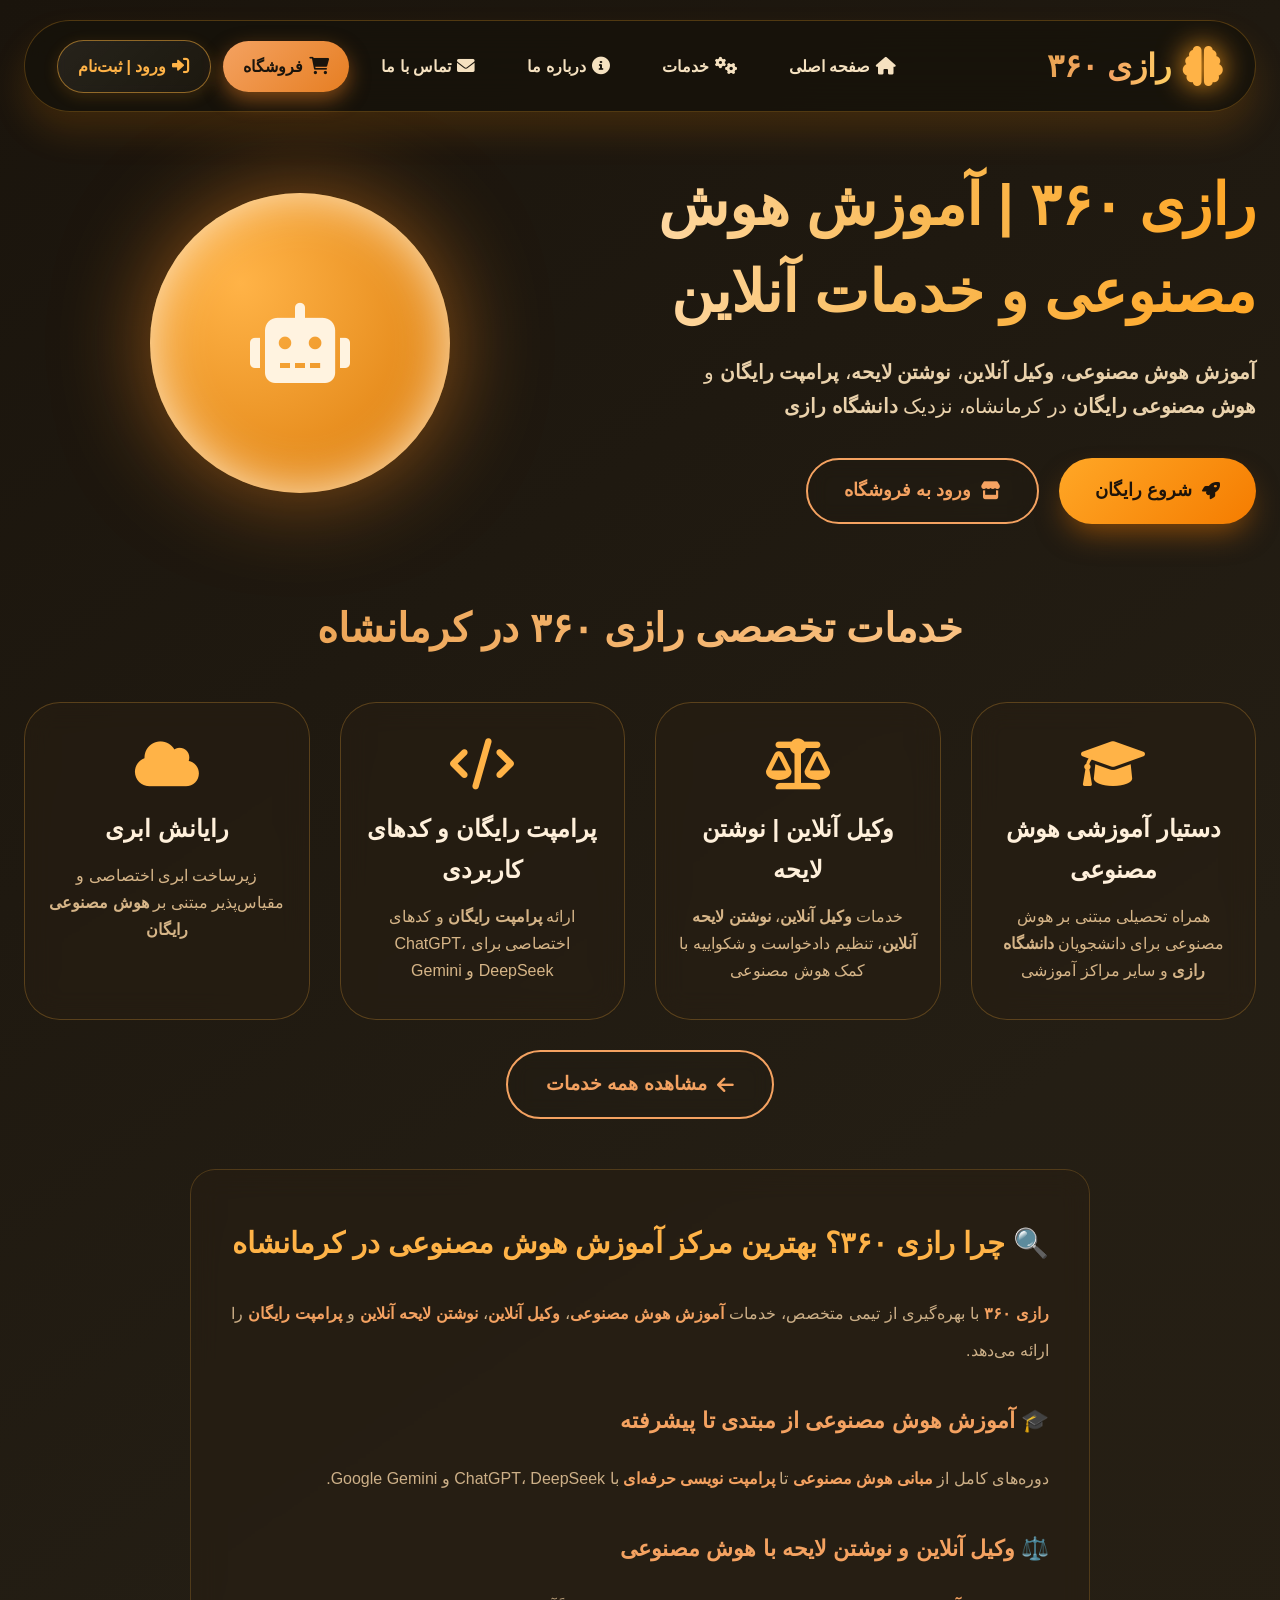
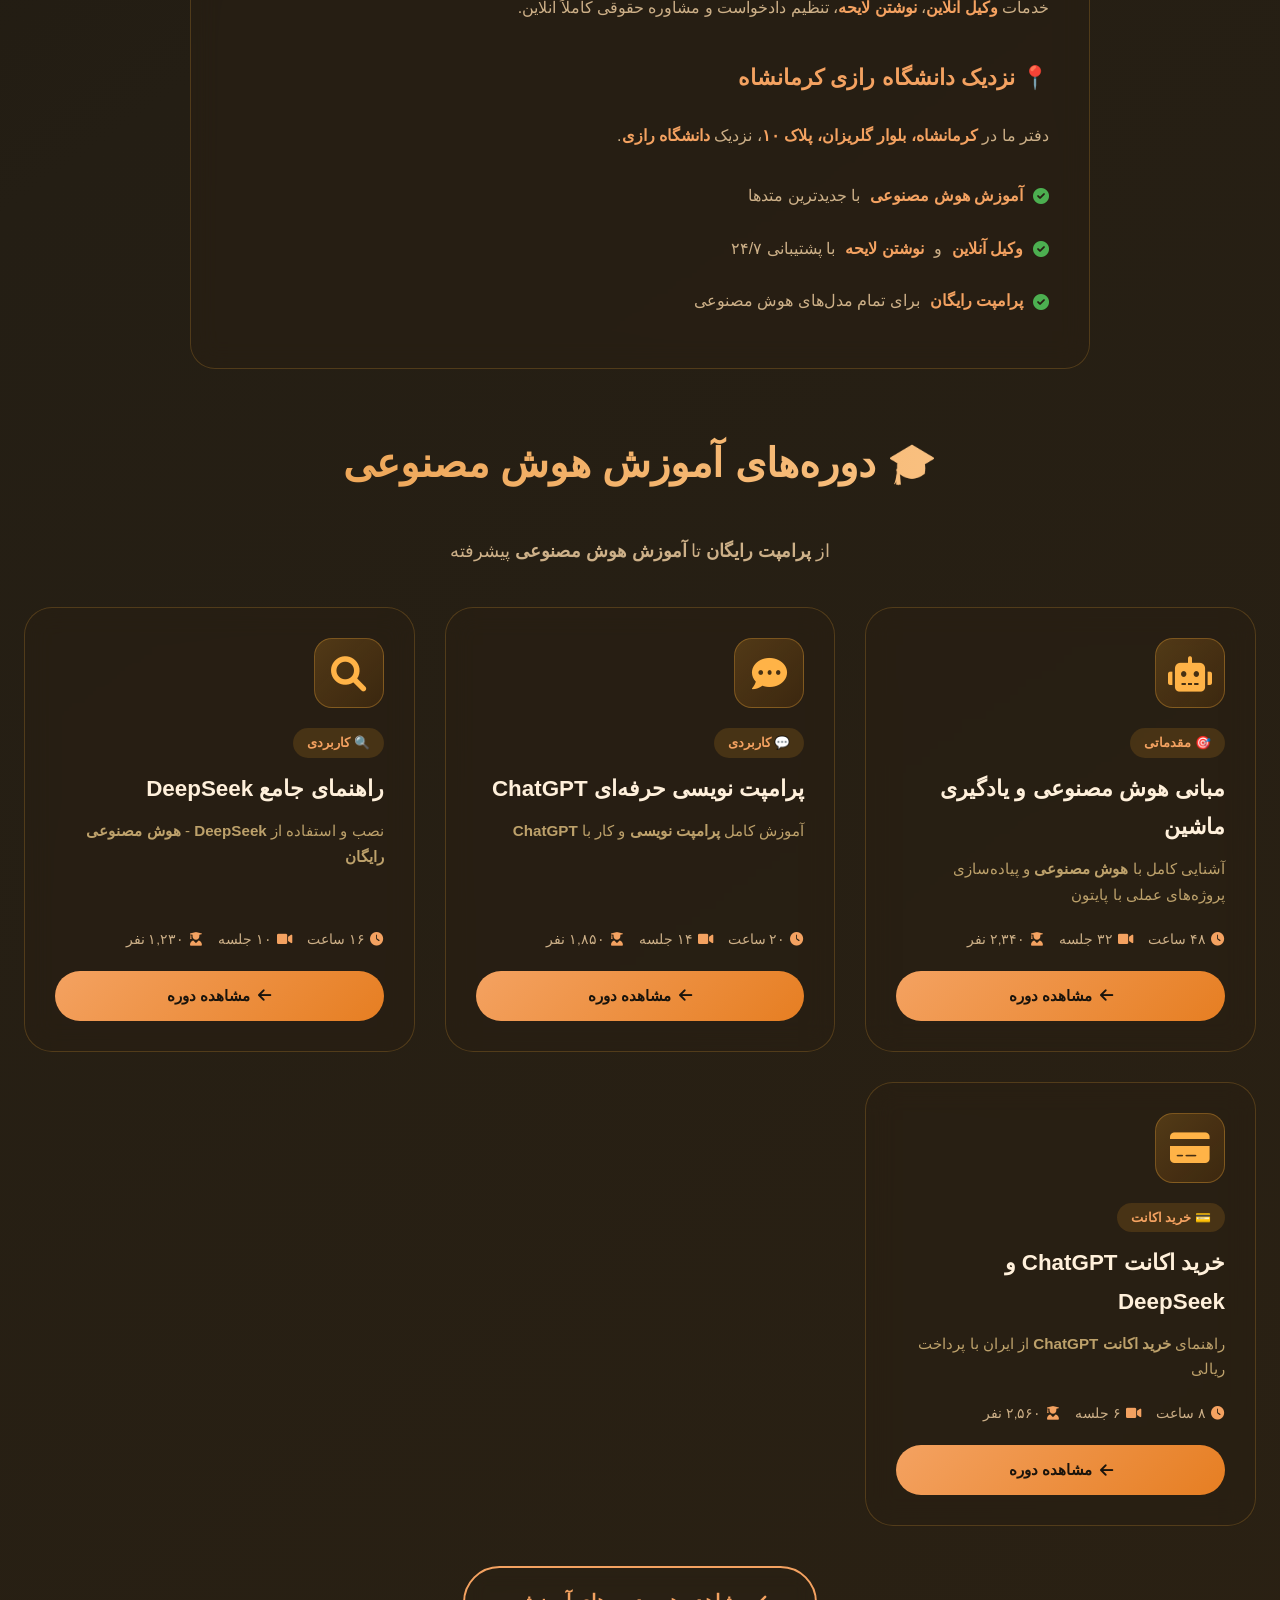
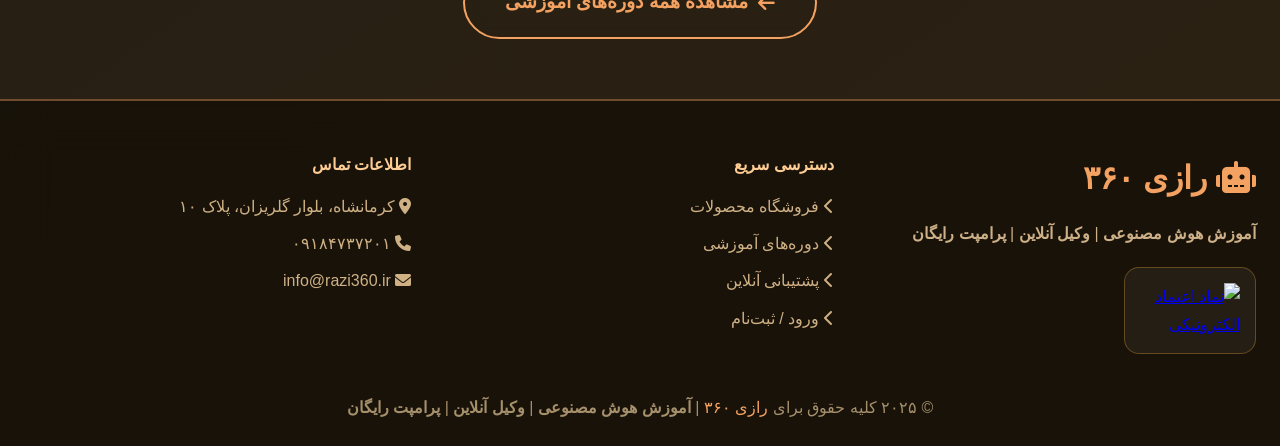
==== commit 3e85ee5d: "Update index.html" ====
--- a/index.html
+++ b/index.html
@@ -63,20 +63,16 @@
     }
     .store-btn:hover { background: linear-gradient(135deg, #f5b06e, #f08c2e) !important; box-shadow: 0 15px 30px rgba(255, 160, 20, 0.7); }
     
-    /* ==================== دکمه ورود بازطراحی شده ==================== */
+    /* دکمه ورود */
     .login-btn {
       background: linear-gradient(135deg, rgba(255,255,255,0.08), rgba(255,255,255,0.03)) !important;
       border: 1.5px solid rgba(255, 180, 60, 0.5) !important;
-      color: #ffb347 !important;
-      font-weight: 700; position: relative; overflow: hidden;
-      box-shadow: 0 4px 15px rgba(255, 167, 38, 0.15);
-      backdrop-filter: blur(5px);
+      color: #ffb347 !important; font-weight: 700; position: relative; overflow: hidden;
+      box-shadow: 0 4px 15px rgba(255, 167, 38, 0.15); backdrop-filter: blur(5px);
     }
     .login-btn::before {
-      content: "";
-      position: absolute; top: 0; left: -100%; width: 100%; height: 100%;
-      background: linear-gradient(90deg, transparent, rgba(255,180,60,0.15), transparent);
-      transition: left 0.6s ease;
+      content: ""; position: absolute; top: 0; left: -100%; width: 100%; height: 100%;
+      background: linear-gradient(90deg, transparent, rgba(255,180,60,0.15), transparent); transition: left 0.6s ease;
     }
     .login-btn:hover::before { left: 100%; }
     .login-btn:hover {
@@ -84,13 +80,9 @@
       border-color: #ffb347 !important; color: #ffd166 !important;
       transform: translateY(-3px); box-shadow: 0 10px 30px rgba(255,167,38,0.35);
     }
-    .login-btn i { font-size: 1.2rem; }
-    
-    /* دکمه ورود وقتی کاربر وارد شده */
     .login-btn.logged-in {
       background: linear-gradient(135deg, rgba(76,175,80,0.2), rgba(46,125,50,0.1)) !important;
-      border-color: rgba(76,175,80,0.6) !important;
-      color: #81C784 !important;
+      border-color: rgba(76,175,80,0.6) !important; color: #81C784 !important;
       box-shadow: 0 4px 15px rgba(76,175,80,0.2);
     }
     .login-btn.logged-in:hover {
@@ -225,7 +217,7 @@
 </head>
 <body>
   <div class="container">
-    <!-- ==================== هدر با دکمه ورود بازطراحی شده ==================== -->
+    <!-- هدر -->
     <header>
       <a href="index.html" class="logo">
         <i class="fas fa-brain logo-icon"></i>
@@ -237,7 +229,6 @@
         <a href="pages/about.html" class="nav-item"><i class="fas fa-info-circle"></i> درباره ما</a>
         <a href="pages/contact.html" class="nav-item"><i class="fas fa-envelope"></i> تماس با ما</a>
         <a href="pages/shop.html" class="nav-item store-btn"><i class="fas fa-shopping-cart"></i> فروشگاه</a>
-        <!-- دکمه ورود/ثبت‌نام با استایل جدید -->
         <a href="pages/login.html" class="nav-item login-btn" id="auth-btn">
           <i class="fas fa-sign-in-alt"></i> ورود | ثبت‌نام
         </a>
@@ -293,7 +284,7 @@
       </a>
     </div>
 
-    <!-- محتوای سئو شده -->
+    <!-- محتوای سئو -->
     <div class="seo-content">
       <h2>🔍 چرا رازی ۳۶۰؟ بهترین مرکز آموزش هوش مصنوعی در کرمانشاه</h2>
       <p><strong>رازی ۳۶۰</strong> با بهره‌گیری از تیمی متخصص، خدمات <strong>آموزش هوش مصنوعی</strong>، <strong>وکیل آنلاین</strong>، <strong>نوشتن لایحه آنلاین</strong> و <strong>پرامپت رایگان</strong> را ارائه می‌دهد.</p>
@@ -310,67 +301,19 @@
       </ul>
     </div>
 
-    <!-- دوره‌های آموزشی -->
+    <!-- دوره‌ها -->
     <h2 class="section-title">🎓 دوره‌های آموزش هوش مصنوعی</h2>
-    <p style="text-align: center; color: #cdb088; font-size: 1.1rem; margin-bottom: 30px;">
-      از <strong>پرامپت رایگان</strong> تا <strong>آموزش هوش مصنوعی</strong> پیشرفته
-    </p>
+    <p style="text-align: center; color: #cdb088; font-size: 1.1rem; margin-bottom: 30px;">از <strong>پرامپت رایگان</strong> تا <strong>آموزش هوش مصنوعی</strong> پیشرفته</p>
     
     <div class="courses-grid">
-      <div class="course-card">
-        <div class="course-icon-wrapper"><i class="fas fa-robot course-icon"></i></div>
-        <span class="course-level">🎯 مقدماتی</span>
-        <h3 class="course-title">مبانی هوش مصنوعی و یادگیری ماشین</h3>
-        <p class="course-description">آشنایی کامل با <strong>هوش مصنوعی</strong> و پیاده‌سازی پروژه‌های عملی با پایتون</p>
-        <div class="course-details">
-          <span><i class="fas fa-clock"></i> ۴۸ ساعت</span>
-          <span><i class="fas fa-video"></i> ۳۲ جلسه</span>
-          <span><i class="fas fa-user-graduate"></i> ۲,۳۴۰ نفر</span>
-        </div>
-        <a href="pages/shop.html" class="btn-course"><i class="fas fa-arrow-left"></i> مشاهده دوره</a>
-      </div>
-      <div class="course-card">
-        <div class="course-icon-wrapper"><i class="fas fa-comment-dots course-icon"></i></div>
-        <span class="course-level">💬 کاربردی</span>
-        <h3 class="course-title">پرامپت نویسی حرفه‌ای ChatGPT</h3>
-        <p class="course-description">آموزش کامل <strong>پرامپت نویسی</strong> و کار با <strong>ChatGPT</strong></p>
-        <div class="course-details">
-          <span><i class="fas fa-clock"></i> ۲۰ ساعت</span>
-          <span><i class="fas fa-video"></i> ۱۴ جلسه</span>
-          <span><i class="fas fa-user-graduate"></i> ۱,۸۵۰ نفر</span>
-        </div>
-        <a href="pages/shop.html" class="btn-course"><i class="fas fa-arrow-left"></i> مشاهده دوره</a>
-      </div>
-      <div class="course-card">
-        <div class="course-icon-wrapper"><i class="fas fa-search course-icon"></i></div>
-        <span class="course-level">🔍 کاربردی</span>
-        <h3 class="course-title">راهنمای جامع DeepSeek</h3>
-        <p class="course-description">نصب و استفاده از <strong>DeepSeek</strong> - <strong>هوش مصنوعی رایگان</strong></p>
-        <div class="course-details">
-          <span><i class="fas fa-clock"></i> ۱۶ ساعت</span>
-          <span><i class="fas fa-video"></i> ۱۰ جلسه</span>
-          <span><i class="fas fa-user-graduate"></i> ۱,۲۳۰ نفر</span>
-        </div>
-        <a href="pages/shop.html" class="btn-course"><i class="fas fa-arrow-left"></i> مشاهده دوره</a>
-      </div>
-      <div class="course-card">
-        <div class="course-icon-wrapper"><i class="fas fa-credit-card course-icon"></i></div>
-        <span class="course-level">💳 خرید اکانت</span>
-        <h3 class="course-title">خرید اکانت ChatGPT و DeepSeek</h3>
-        <p class="course-description">راهنمای <strong>خرید اکانت ChatGPT</strong> از ایران با پرداخت ریالی</p>
-        <div class="course-details">
-          <span><i class="fas fa-clock"></i> ۸ ساعت</span>
-          <span><i class="fas fa-video"></i> ۶ جلسه</span>
-          <span><i class="fas fa-user-graduate"></i> ۲,۵۶۰ نفر</span>
-        </div>
-        <a href="pages/shop.html" class="btn-course"><i class="fas fa-arrow-left"></i> مشاهده دوره</a>
-      </div>
+      <div class="course-card"><div class="course-icon-wrapper"><i class="fas fa-robot course-icon"></i></div><span class="course-level">🎯 مقدماتی</span><h3 class="course-title">مبانی هوش مصنوعی و یادگیری ماشین</h3><p class="course-description">آشنایی کامل با <strong>هوش مصنوعی</strong> و پیاده‌سازی پروژه‌های عملی با پایتون</p><div class="course-details"><span><i class="fas fa-clock"></i> ۴۸ ساعت</span><span><i class="fas fa-video"></i> ۳۲ جلسه</span><span><i class="fas fa-user-graduate"></i> ۲,۳۴۰ نفر</span></div><a href="pages/shop.html" class="btn-course"><i class="fas fa-arrow-left"></i> مشاهده دوره</a></div>
+      <div class="course-card"><div class="course-icon-wrapper"><i class="fas fa-comment-dots course-icon"></i></div><span class="course-level">💬 کاربردی</span><h3 class="course-title">پرامپت نویسی حرفه‌ای ChatGPT</h3><p class="course-description">آموزش کامل <strong>پرامپت نویسی</strong> و کار با <strong>ChatGPT</strong></p><div class="course-details"><span><i class="fas fa-clock"></i> ۲۰ ساعت</span><span><i class="fas fa-video"></i> ۱۴ جلسه</span><span><i class="fas fa-user-graduate"></i> ۱,۸۵۰ نفر</span></div><a href="pages/shop.html" class="btn-course"><i class="fas fa-arrow-left"></i> مشاهده دوره</a></div>
+      <div class="course-card"><div class="course-icon-wrapper"><i class="fas fa-search course-icon"></i></div><span class="course-level">🔍 کاربردی</span><h3 class="course-title">راهنمای جامع DeepSeek</h3><p class="course-description">نصب و استفاده از <strong>DeepSeek</strong> - <strong>هوش مصنوعی رایگان</strong></p><div class="course-details"><span><i class="fas fa-clock"></i> ۱۶ ساعت</span><span><i class="fas fa-video"></i> ۱۰ جلسه</span><span><i class="fas fa-user-graduate"></i> ۱,۲۳۰ نفر</span></div><a href="pages/shop.html" class="btn-course"><i class="fas fa-arrow-left"></i> مشاهده دوره</a></div>
+      <div class="course-card"><div class="course-icon-wrapper"><i class="fas fa-credit-card course-icon"></i></div><span class="course-level">💳 خرید اکانت</span><h3 class="course-title">خرید اکانت ChatGPT و DeepSeek</h3><p class="course-description">راهنمای <strong>خرید اکانت ChatGPT</strong> از ایران با پرداخت ریالی</p><div class="course-details"><span><i class="fas fa-clock"></i> ۸ ساعت</span><span><i class="fas fa-video"></i> ۶ جلسه</span><span><i class="fas fa-user-graduate"></i> ۲,۵۶۰ نفر</span></div><a href="pages/shop.html" class="btn-course"><i class="fas fa-arrow-left"></i> مشاهده دوره</a></div>
     </div>
 
     <div style="text-align: center; margin-top: 40px;">
-      <a href="pages/shop.html" class="btn btn-outline" style="font-size: 1.2rem; padding: 18px 40px;">
-        <i class="fas fa-arrow-left"></i> مشاهده همه دوره‌های آموزشی
-      </a>
+      <a href="pages/shop.html" class="btn btn-outline" style="font-size: 1.2rem; padding: 18px 40px;"><i class="fas fa-arrow-left"></i> مشاهده همه دوره‌های آموزشی</a>
     </div>
   </div>
 
@@ -402,8 +345,7 @@
         </div>
       </div>
       <div class="copyright">
-        <p>© ۲۰۲۵ کلیه حقوق برای <span style="color:#f4a261;">رازی ۳۶۰</span> | 
-        <strong>آموزش هوش مصنوعی</strong> | <strong>وکیل آنلاین</strong> | <strong>پرامپت رایگان</strong></p>
+        <p>© ۲۰۲۵ کلیه حقوق برای <span style="color:#f4a261;">رازی ۳۶۰</span> | <strong>آموزش هوش مصنوعی</strong> | <strong>وکیل آنلاین</strong> | <strong>پرامپت رایگان</strong></p>
       </div>
     </div>
   </footer>
@@ -438,7 +380,7 @@
     });
   </script>
 
-  <!-- ==================== Firebase Auth ==================== -->
+  <!-- Firebase Auth -->
   <script type="module">
     import { initializeApp } from "https://www.gstatic.com/firebasejs/12.16.0/firebase-app.js";
     import { getAuth, onAuthStateChanged } from "https://www.gstatic.com/firebasejs/12.16.0/firebase-auth.js";
@@ -460,13 +402,15 @@
       if (user) {
         const name = user.displayName || user.email?.split('@')[0] || 'کاربر';
         authBtn.innerHTML = `<i class="fas fa-user-check"></i> ${name}`;
+        authBtn.href = 'pages/profile.html';
         authBtn.classList.add('logged-in');
-        authBtn.title = 'کلیک برای مشاهده پروفایل';
+        authBtn.title = 'مشاهده پروفایل';
         localStorage.setItem('razi360-user', JSON.stringify({
           uid: user.uid, name: user.displayName, email: user.email, photo: user.photoURL
         }));
       } else {
         authBtn.innerHTML = '<i class="fas fa-sign-in-alt"></i> ورود | ثبت‌نام';
+        authBtn.href = 'pages/login.html';
         authBtn.classList.remove('logged-in');
         authBtn.title = 'ورود یا ثبت‌نام در سایت';
         localStorage.removeItem('razi360-user');
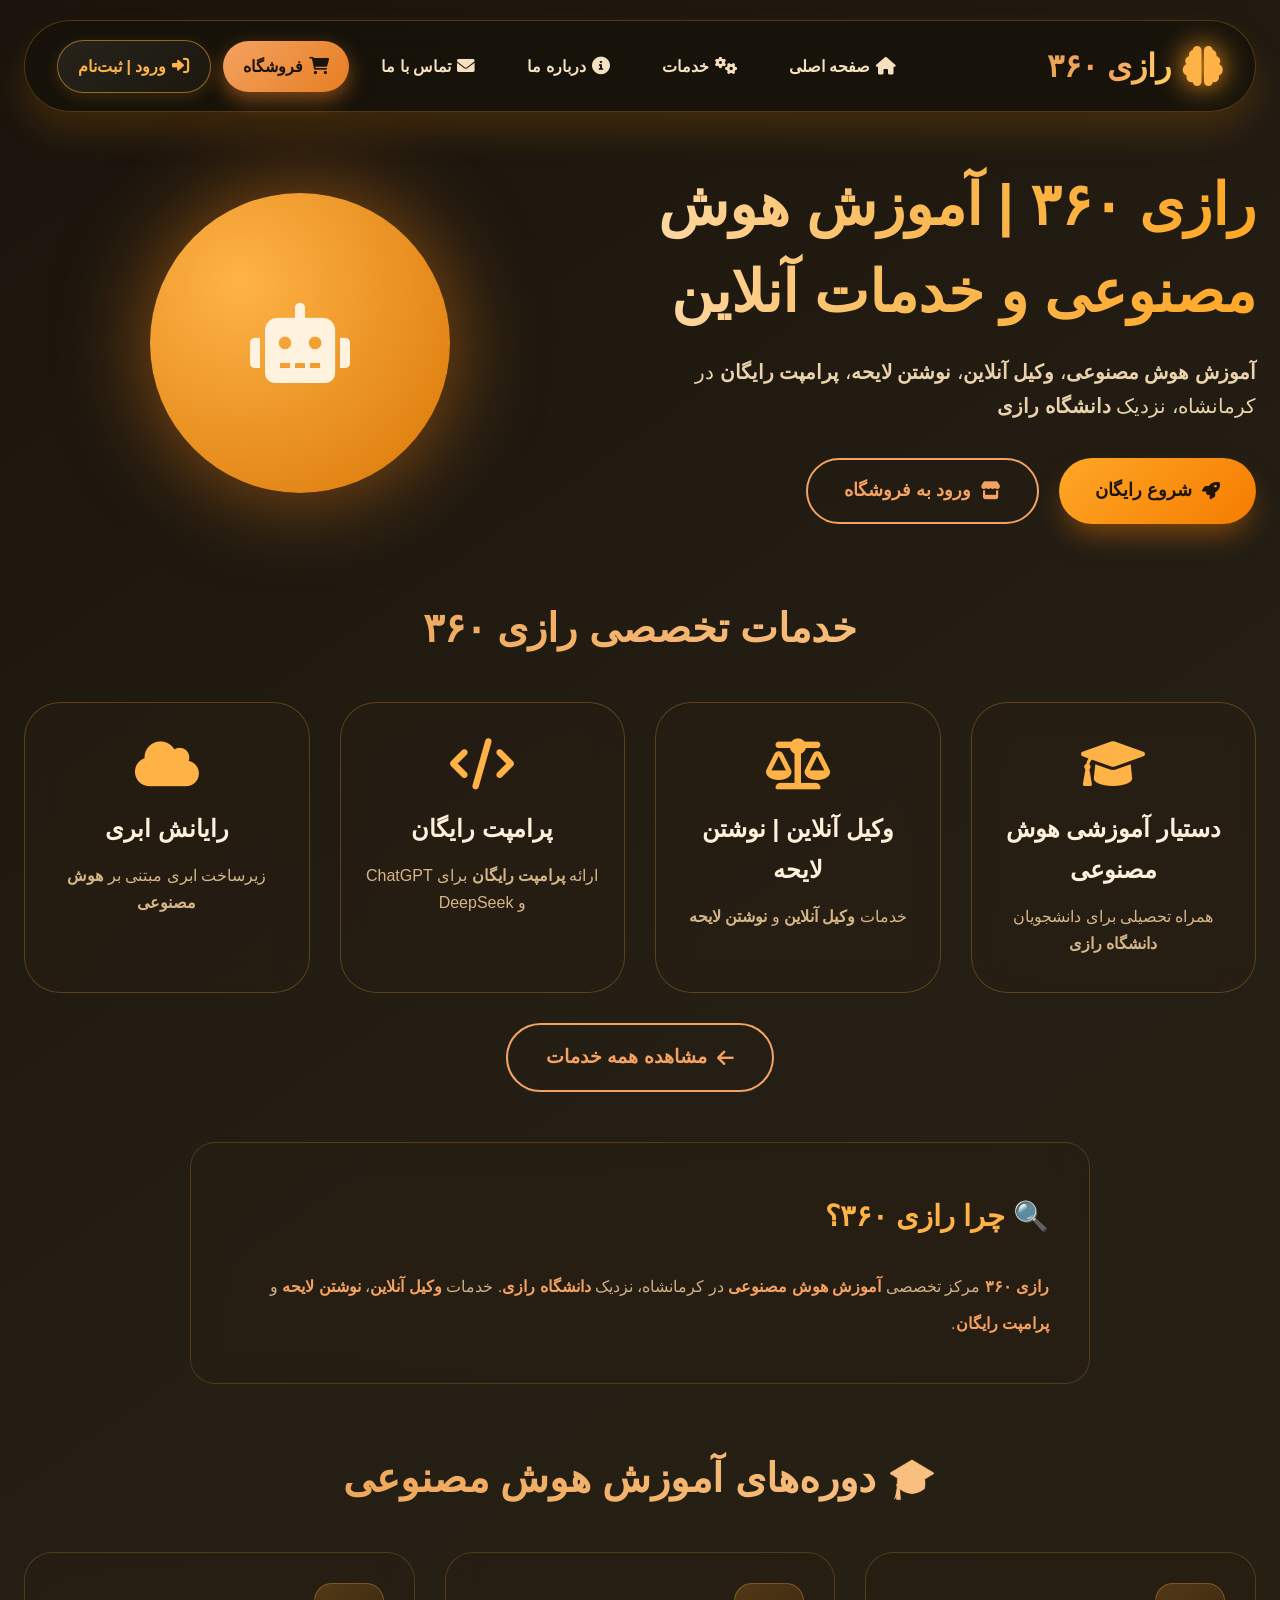
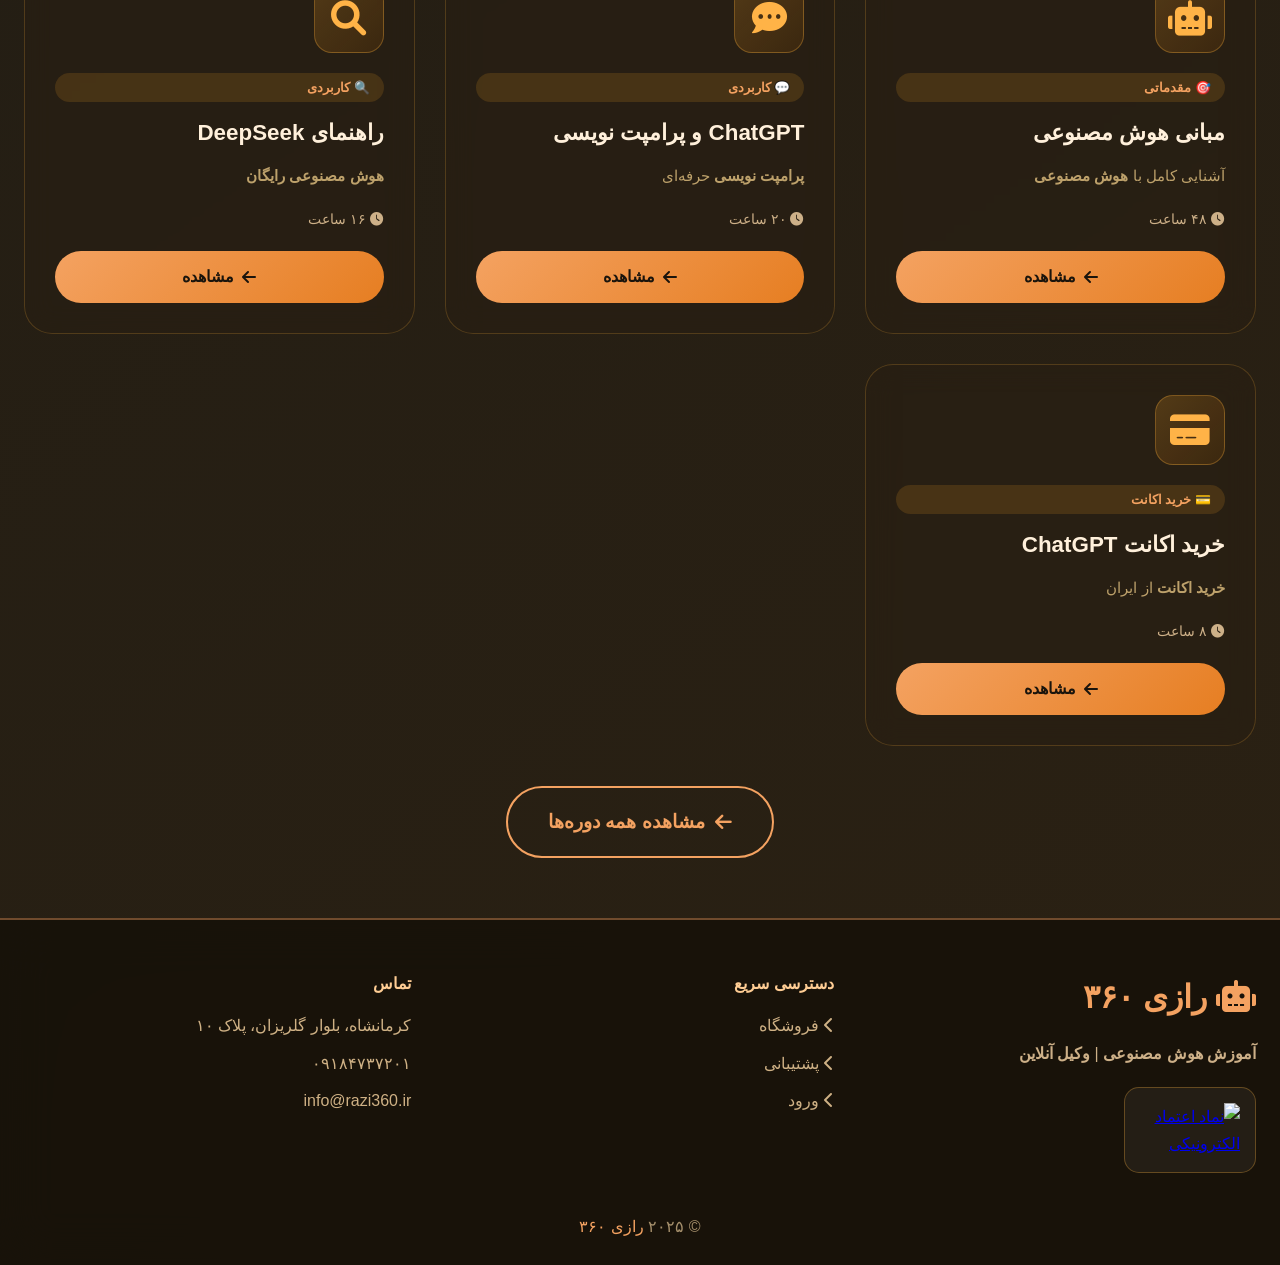
==== commit 7177eb49: "Update index.html" ====
--- a/index.html
+++ b/index.html
@@ -4,21 +4,10 @@
   <meta charset="UTF-8">
   <meta name="viewport" content="width=device-width, initial-scale=1.0, viewport-fit=cover">
   
-  <!-- ==================== SEO Meta Tags ==================== -->
   <title>رازی ۳۶۰ | آموزش هوش مصنوعی، وکیل آنلاین، نوشتن لایحه، پرامپت رایگان</title>
-  <meta name="description" content="رازی ۳۶۰ - مرکز تخصصی آموزش هوش مصنوعی در کرمانشاه. خدمات وکیل آنلاین، نوشتن لایحه، پرامپت رایگان، خرید اکانت ChatGPT و آموزش DeepSeek. نزدیک دانشگاه رازی.">
-  <meta name="keywords" content="نوشتن لایحه آنلاین, وکیل آنلاین, لایحه آنلاین, رازی, دانشگاه رازی, آموزش هوش مصنوعی, پرامپت رایگان, هوش مصنوعی رایگان, هوش مصنوعی کرمانشاه, خرید اکانت ChatGPT, دستیار آموزشی هوش مصنوعی, رازی ۳۶۰">
-  <meta name="author" content="رازی ۳۶۰">
-  <meta name="robots" content="index, follow, max-snippet:-1, max-image-preview:large">
-  
-  <!-- Open Graph -->
-  <meta property="og:title" content="رازی ۳۶۰ | آموزش هوش مصنوعی، وکیل آنلاین، پرامپت رایگان">
-  <meta property="og:description" content="آموزش هوش مصنوعی، وکیل آنلاین، نوشتن لایحه، پرامپت رایگان، خرید اکانت ChatGPT. نزدیک دانشگاه رازی کرمانشاه.">
-  <meta property="og:type" content="website">
-  <meta property="og:url" content="https://razi360.ir/">
-  <meta property="og:locale" content="fa_IR">
-  
-  <!-- Canonical -->
+  <meta name="description" content="رازی ۳۶۰ - مرکز تخصصی آموزش هوش مصنوعی در کرمانشاه. خدمات وکیل آنلاین، نوشتن لایحه، پرامپت رایگان، خرید اکانت ChatGPT و آموزش DeepSeek.">
+  <meta name="keywords" content="نوشتن لایحه آنلاین, وکیل آنلاین, رازی, دانشگاه رازی, آموزش هوش مصنوعی, پرامپت رایگان, هوش مصنوعی رایگان">
+  <meta name="robots" content="index, follow">
   <link rel="canonical" href="https://razi360.ir/">
   
   <link rel="stylesheet" href="https://cdnjs.cloudflare.com/ajax/libs/font-awesome/6.0.0-beta3/css/all.min.css">
@@ -63,6 +52,43 @@
     }
     .store-btn:hover { background: linear-gradient(135deg, #f5b06e, #f08c2e) !important; box-shadow: 0 15px 30px rgba(255, 160, 20, 0.7); }
     
+    /* ==================== منوی کاربری دراپ‌داون ==================== */
+    .user-menu-container { position: relative; }
+    .user-menu-btn {
+      text-decoration: none; color: #81C784; font-weight: 700; padding: 12px 20px; border-radius: 40px;
+      transition: all 0.35s; background: linear-gradient(135deg, rgba(76,175,80,0.2), rgba(46,125,50,0.1));
+      border: 1.5px solid rgba(76,175,80,0.6); display: flex; align-items: center; gap: 8px; font-size: 1rem;
+    }
+    .user-menu-btn:hover { background: linear-gradient(135deg, rgba(76,175,80,0.3), rgba(46,125,50,0.2)); }
+    .user-menu-btn img { width: 28px; height: 28px; border-radius: 50%; border: 2px solid #4CAF50; }
+    
+    .user-dropdown {
+      display: none; position: absolute; top: 55px; left: 0; min-width: 220px;
+      background: rgba(30, 24, 16, 0.95); backdrop-filter: blur(20px);
+      border: 1px solid rgba(255, 180, 60, 0.3); border-radius: 20px;
+      box-shadow: 0 15px 35px rgba(0,0,0,0.5); z-index: 1001; overflow: hidden;
+    }
+    .user-dropdown.active { display: block; animation: fadeDown 0.3s ease; }
+    @keyframes fadeDown { from { opacity: 0; transform: translateY(-10px); } to { opacity: 1; transform: translateY(0); } }
+    
+    .dropdown-header {
+      padding: 20px; text-align: center; border-bottom: 1px solid rgba(255,180,60,0.2);
+    }
+    .dropdown-header img { width: 50px; height: 50px; border-radius: 50%; border: 2px solid #ffb347; margin-bottom: 8px; }
+    .dropdown-header strong { display: block; color: #ffcd94; font-size: 1rem; }
+    .dropdown-header small { color: #a6906c; font-size: 0.75rem; }
+    
+    .dropdown-menu { list-style: none; padding: 10px; }
+    .dropdown-menu li a {
+      display: flex; align-items: center; gap: 10px; padding: 12px 15px; border-radius: 12px;
+      color: #cdb088; text-decoration: none; transition: all 0.3s; font-weight: 500; font-size: 0.9rem;
+    }
+    .dropdown-menu li a:hover { background: rgba(255,167,38,0.1); color: #ffb347; }
+    .dropdown-menu li a i { width: 20px; text-align: center; }
+    .dropdown-divider { height: 1px; background: rgba(255,180,60,0.15); margin: 5px 0; }
+    .logout-link { color: #ff6b6b !important; }
+    .logout-link:hover { background: rgba(255,80,80,0.1) !important; color: #ff4444 !important; }
+
     /* دکمه ورود */
     .login-btn {
       background: linear-gradient(135deg, rgba(255,255,255,0.08), rgba(255,255,255,0.03)) !important;
@@ -70,130 +96,53 @@
       color: #ffb347 !important; font-weight: 700; position: relative; overflow: hidden;
       box-shadow: 0 4px 15px rgba(255, 167, 38, 0.15); backdrop-filter: blur(5px);
     }
-    .login-btn::before {
-      content: ""; position: absolute; top: 0; left: -100%; width: 100%; height: 100%;
-      background: linear-gradient(90deg, transparent, rgba(255,180,60,0.15), transparent); transition: left 0.6s ease;
-    }
-    .login-btn:hover::before { left: 100%; }
-    .login-btn:hover {
-      background: linear-gradient(135deg, rgba(255,167,38,0.2), rgba(255,140,0,0.1)) !important;
-      border-color: #ffb347 !important; color: #ffd166 !important;
-      transform: translateY(-3px); box-shadow: 0 10px 30px rgba(255,167,38,0.35);
-    }
-    .login-btn.logged-in {
-      background: linear-gradient(135deg, rgba(76,175,80,0.2), rgba(46,125,50,0.1)) !important;
-      border-color: rgba(76,175,80,0.6) !important; color: #81C784 !important;
-      box-shadow: 0 4px 15px rgba(76,175,80,0.2);
-    }
-    .login-btn.logged-in:hover {
-      background: linear-gradient(135deg, rgba(76,175,80,0.3), rgba(46,125,50,0.2)) !important;
-      border-color: #4CAF50 !important; color: #A5D6A7 !important;
-      box-shadow: 0 10px 30px rgba(76,175,80,0.4);
-    }
-
+    .login-btn:hover { background: linear-gradient(135deg, rgba(255,167,38,0.2), rgba(255,140,0,0.1)) !important; border-color: #ffb347 !important; color: #ffd166 !important; }
+
+    /* ==================== بقیه استایل‌ها ==================== */
     .hero { display: flex; align-items: center; justify-content: space-between; margin: 50px auto 70px; flex-wrap: wrap; gap: 30px; }
     .hero-content { flex: 1 1 500px; }
-    .hero-title {
-      font-size: 3.6rem; font-weight: 900;
-      background: linear-gradient(to right, #ffddb0, #f9b953, #ffa726);
-      -webkit-background-clip: text; -webkit-text-fill-color: transparent; background-clip: text;
-      margin-bottom: 20px; line-height: 1.5;
-    }
+    .hero-title { font-size: 3.6rem; font-weight: 900; background: linear-gradient(to right, #ffddb0, #f9b953, #ffa726); -webkit-background-clip: text; -webkit-text-fill-color: transparent; margin-bottom: 20px; line-height: 1.5; }
     .hero-desc { font-size: 1.25rem; color: #ead2ac; margin-bottom: 35px; max-width: 600px; }
     .cta-group { display: flex; gap: 20px; flex-wrap: wrap; }
-    .btn {
-      padding: 16px 36px; border-radius: 50px; font-weight: 700; text-decoration: none;
-      display: inline-flex; align-items: center; gap: 10px; transition: all 0.4s; font-size: 1.1rem; border: none;
-    }
+    .btn { padding: 16px 36px; border-radius: 50px; font-weight: 700; text-decoration: none; display: inline-flex; align-items: center; gap: 10px; transition: all 0.4s; font-size: 1.1rem; border: none; }
     .btn-primary { background: linear-gradient(135deg, #ffa726, #f57c00); color: #1e140a; box-shadow: 0 15px 30px -8px rgba(245, 124, 0, 0.5); }
-    .btn-primary:hover { transform: translateY(-5px); box-shadow: 0 25px 40px -8px rgba(255, 160, 20, 0.7); filter: brightness(1.1); }
-    .btn-outline { border: 2px solid #f4a261; color: #f4a261; background: transparent; backdrop-filter: blur(10px); }
-    .btn-outline:hover { background: rgba(244, 162, 97, 0.15); border-color: #ffc078; color: #ffd8a8; transform: scale(1.05); }
+    .btn-primary:hover { transform: translateY(-5px); box-shadow: 0 25px 40px -8px rgba(255, 160, 20, 0.7); }
+    .btn-outline { border: 2px solid #f4a261; color: #f4a261; background: transparent; }
+    .btn-outline:hover { background: rgba(244, 162, 97, 0.15); color: #ffd8a8; }
     .hero-visual { flex: 1 1 400px; display: flex; justify-content: center; align-items: center; }
-    .ai-sphere {
-      width: 300px; height: 300px; background: radial-gradient(circle at 30% 30%, #ffb347, #d97706);
-      border-radius: 50%; box-shadow: 0 0 90px #ff8c1a80, inset 0 0 50px #ffe9c7;
-      animation: floatSphere 6s infinite ease-in-out; display: flex; align-items: center; justify-content: center;
-      font-size: 5rem; color: #fff3e0;
-    }
+    .ai-sphere { width: 300px; height: 300px; background: radial-gradient(circle at 30% 30%, #ffb347, #d97706); border-radius: 50%; box-shadow: 0 0 90px #ff8c1a80; animation: floatSphere 6s infinite ease-in-out; display: flex; align-items: center; justify-content: center; font-size: 5rem; color: #fff3e0; }
     @keyframes floatSphere { 0%, 100% { transform: translateY(0px); } 50% { transform: translateY(-25px); } }
-
-    .section-title {
-      font-size: 2.5rem; text-align: center; margin: 60px 0 40px; font-weight: 900;
-      background: linear-gradient(to left, #ffcd94, #e89a45);
-      -webkit-background-clip: text; -webkit-text-fill-color: transparent; background-clip: text;
-    }
-
+    .section-title { font-size: 2.5rem; text-align: center; margin: 60px 0 40px; font-weight: 900; background: linear-gradient(to left, #ffcd94, #e89a45); -webkit-background-clip: text; -webkit-text-fill-color: transparent; }
     .services-grid { display: grid; grid-template-columns: repeat(auto-fit, minmax(260px, 1fr)); gap: 30px; margin-bottom: 30px; }
-    .service-card {
-      background: rgba(40, 30, 18, 0.5); backdrop-filter: blur(14px); border-radius: 36px;
-      padding: 35px 22px; text-align: center; border: 1px solid rgba(255, 180, 60, 0.25);
-      transition: all 0.45s; position: relative; overflow: hidden;
-    }
-    .service-card:hover { transform: translateY(-15px) scale(1.02); border-color: #ffa726; box-shadow: 0 35px 50px -20px rgba(255, 140, 0, 0.5); background: rgba(50, 35, 20, 0.7); }
-    .service-icon { font-size: 3.2rem; color: #ffb347; margin-bottom: 20px; transition: transform 0.4s; }
-    .service-card:hover .service-icon { transform: rotateY(180deg) scale(1.2); text-shadow: 0 0 30px #f59e0b; }
+    .service-card { background: rgba(40, 30, 18, 0.5); backdrop-filter: blur(14px); border-radius: 36px; padding: 35px 22px; text-align: center; border: 1px solid rgba(255, 180, 60, 0.25); transition: all 0.45s; }
+    .service-card:hover { transform: translateY(-15px) scale(1.02); border-color: #ffa726; box-shadow: 0 35px 50px -20px rgba(255, 140, 0, 0.5); }
+    .service-icon { font-size: 3.2rem; color: #ffb347; margin-bottom: 20px; }
     .service-card h3 { font-size: 1.5rem; margin-bottom: 12px; color: #fff0db; }
     .service-card p { color: #d6b588; }
     .services-cta { text-align: center; margin: 30px 0 50px; }
-
-    .seo-content {
-      max-width: 900px; margin: 50px auto; padding: 40px;
-      background: rgba(40, 30, 18, 0.5); backdrop-filter: blur(14px);
-      border-radius: 25px; border: 1px solid rgba(255, 180, 60, 0.2);
-      line-height: 2.3; color: #cdb088;
-    }
+    .seo-content { max-width: 900px; margin: 50px auto; padding: 40px; background: rgba(40, 30, 18, 0.5); backdrop-filter: blur(14px); border-radius: 25px; border: 1px solid rgba(255, 180, 60, 0.2); line-height: 2.3; color: #cdb088; }
     .seo-content h2 { color: #ffb347; margin-bottom: 20px; font-size: 1.8rem; }
-    .seo-content h3 { color: #f4a261; margin: 25px 0 15px; font-size: 1.4rem; }
-    .seo-content p { margin-bottom: 15px; text-align: justify; }
     .seo-content strong { color: #f4a261; }
-    .seo-content ul { list-style: none; padding: 0; }
-    .seo-content ul li { padding: 8px 0; display: flex; align-items: center; gap: 10px; }
-    .seo-content ul li i { color: #4CAF50; }
-
     .courses-grid { display: grid; grid-template-columns: repeat(auto-fit, minmax(300px, 1fr)); gap: 30px; margin-top: 40px; }
-    .course-card {
-      background: rgba(40, 30, 18, 0.5); backdrop-filter: blur(14px); border-radius: 28px;
-      padding: 30px; border: 1px solid rgba(255, 180, 60, 0.2);
-      transition: all 0.45s; display: flex; flex-direction: column;
-    }
-    .course-card:hover { transform: translateY(-12px); border-color: #ffa726; box-shadow: 0 30px 45px -20px rgba(255, 140, 0, 0.5); background: rgba(50, 35, 20, 0.75); }
-    .course-icon-wrapper {
-      width: 70px; height: 70px; background: linear-gradient(135deg, rgba(255, 167, 38, 0.2), rgba(245, 124, 0, 0.1));
-      border-radius: 18px; display: flex; align-items: center; justify-content: center; margin-bottom: 20px;
-      border: 1px solid rgba(255, 180, 60, 0.3); transition: all 0.4s;
-    }
-    .course-card:hover .course-icon-wrapper { background: linear-gradient(135deg, rgba(255, 167, 38, 0.4), rgba(245, 124, 0, 0.2)); transform: rotate(-5deg) scale(1.05); }
-    .course-icon { font-size: 2.2rem; color: #ffb347; transition: transform 0.4s; }
-    .course-card:hover .course-icon { transform: scale(1.2); }
-    .course-level { display: inline-block; background: rgba(255, 167, 38, 0.15); color: #f4a261; padding: 4px 14px; border-radius: 20px; font-size: 0.8rem; font-weight: 600; margin-bottom: 12px; width: fit-content; }
+    .course-card { background: rgba(40, 30, 18, 0.5); backdrop-filter: blur(14px); border-radius: 28px; padding: 30px; border: 1px solid rgba(255, 180, 60, 0.2); transition: all 0.45s; display: flex; flex-direction: column; }
+    .course-card:hover { transform: translateY(-12px); border-color: #ffa726; box-shadow: 0 30px 45px -20px rgba(255, 140, 0, 0.5); }
+    .course-icon-wrapper { width: 70px; height: 70px; background: linear-gradient(135deg, rgba(255, 167, 38, 0.2), rgba(245, 124, 0, 0.1)); border-radius: 18px; display: flex; align-items: center; justify-content: center; margin-bottom: 20px; border: 1px solid rgba(255, 180, 60, 0.3); }
+    .course-icon { font-size: 2.2rem; color: #ffb347; }
+    .course-level { display: inline-block; background: rgba(255, 167, 38, 0.15); color: #f4a261; padding: 4px 14px; border-radius: 20px; font-size: 0.8rem; font-weight: 600; margin-bottom: 12px; }
     .course-title { font-size: 1.4rem; font-weight: 800; color: #fff0db; margin-bottom: 10px; }
-    .course-description { color: #bda16b; font-size: 0.95rem; margin-bottom: 20px; line-height: 1.7; flex-grow: 1; }
-    .course-details { display: flex; gap: 15px; flex-wrap: wrap; margin-bottom: 20px; font-size: 0.85rem; color: #cdb088; }
-    .course-details span { display: flex; align-items: center; gap: 5px; }
-    .course-details i { color: #f4a261; }
-    .btn-course {
-      display: inline-flex; align-items: center; justify-content: center; gap: 8px;
-      padding: 12px 24px; border-radius: 50px; font-weight: 700; font-size: 0.95rem;
-      background: linear-gradient(135deg, #f4a261, #e67e22); color: #1a140c; text-decoration: none; transition: all 0.3s; border: none; cursor: pointer;
-    }
-    .btn-course:hover { background: linear-gradient(135deg, #f5b06e, #f08c2e); box-shadow: 0 10px 25px rgba(230, 126, 34, 0.5); transform: translateY(-3px); }
-
+    .course-description { color: #bda16b; font-size: 0.95rem; margin-bottom: 20px; flex-grow: 1; }
+    .course-details { display: flex; gap: 15px; margin-bottom: 20px; font-size: 0.85rem; color: #cdb088; }
+    .btn-course { display: inline-flex; align-items: center; justify-content: center; gap: 8px; padding: 12px 24px; border-radius: 50px; font-weight: 700; background: linear-gradient(135deg, #f4a261, #e67e22); color: #1a140c; text-decoration: none; }
+    .btn-course:hover { background: linear-gradient(135deg, #f5b06e, #f08c2e); box-shadow: 0 10px 25px rgba(230, 126, 34, 0.5); }
     footer { background: rgba(20, 15, 8, 0.8); backdrop-filter: blur(25px); border-top: 2px solid rgba(244, 162, 97, 0.4); padding: 50px 0 25px; margin-top: 60px; }
     .footer-content { display: flex; justify-content: space-between; flex-wrap: wrap; gap: 35px; }
     .footer-col { flex: 1 1 220px; }
     .footer-logo { font-size: 2rem; font-weight: 900; color: #f4a261; }
-    .enamad-box {
-      margin-top: 20px; background: rgba(255, 255, 255, 0.05); border-radius: 15px; padding: 15px;
-      display: inline-block; border: 1px solid rgba(255, 180, 60, 0.3); transition: all 0.3s;
-    }
-    .enamad-box:hover { background: rgba(255, 255, 255, 0.1); border-color: #f4a261; transform: scale(1.05); box-shadow: 0 10px 25px rgba(255, 140, 0, 0.3); }
+    .enamad-box { margin-top: 20px; background: rgba(255, 255, 255, 0.05); border-radius: 15px; padding: 15px; display: inline-block; border: 1px solid rgba(255, 180, 60, 0.3); }
     .enamad-box img { width: 100px; height: auto; display: block; }
     .footer-links a { color: #cfb185; text-decoration: none; display: block; margin: 10px 0; transition: 0.3s; font-weight: 500; }
     .footer-links a:hover { color: #ffb347; transform: translateX(-8px); }
     .copyright { text-align: center; margin-top: 40px; color: #a6906c; }
-
-    /* پاپ‌آپ */
     .popup-overlay { display: none; position: fixed; top: 0; left: 0; width: 100%; height: 100%; background: rgba(0,0,0,0.8); backdrop-filter: blur(8px); z-index: 9999; justify-content: center; align-items: center; padding: 20px; }
     .popup-overlay.active { display: flex; }
     .popup-container { background: linear-gradient(145deg, #241e14, #2b2113); border: 2px solid rgba(255,180,60,0.4); border-radius: 30px; padding: 45px 35px 35px; max-width: 480px; width: 100%; text-align: center; position: relative; }
@@ -201,167 +150,104 @@
     .popup-icon { width: 80px; height: 80px; background: linear-gradient(135deg, rgba(255,167,38,0.3), rgba(245,124,0,0.2)); border-radius: 50%; display: flex; align-items: center; justify-content: center; margin: 0 auto 20px; border: 2px solid rgba(255,180,60,0.5); }
     .popup-icon i { font-size: 2.5rem; color: #ffb347; }
     .popup-title { font-size: 1.8rem; font-weight: 900; background: linear-gradient(to left, #ffd166, #f4a261); -webkit-background-clip: text; -webkit-text-fill-color: transparent; }
-    .popup-subtitle { color: #cdb088; margin: 10px 0 20px; }
-    .popup-features { text-align: right; margin-bottom: 25px; }
-    .popup-feature { display: flex; align-items: center; gap: 10px; padding: 8px 0; color: #c4a87c; }
-    .popup-feature i { color: #4CAF50; }
     .popup-download-btn { display: inline-flex; align-items: center; gap: 10px; width: 100%; padding: 16px; border-radius: 50px; font-weight: 800; background: linear-gradient(135deg, #4CAF50, #2E7D32); color: white; text-decoration: none; justify-content: center; }
 
-    @media (max-width: 768px) {
-      header { flex-direction: column; gap: 20px; border-radius: 40px; }
-      .hero-title { font-size: 2.6rem; }
-      .courses-grid { grid-template-columns: 1fr; }
-      .seo-content { padding: 25px 20px; }
-    }
+    @media (max-width: 768px) { header { flex-direction: column; gap: 20px; border-radius: 40px; } .hero-title { font-size: 2.6rem; } }
   </style>
 </head>
 <body>
   <div class="container">
-    <!-- هدر -->
     <header>
-      <a href="index.html" class="logo">
-        <i class="fas fa-brain logo-icon"></i>
-        <span class="logo-text">رازی ۳۶۰</span>
-      </a>
+      <a href="index.html" class="logo"><i class="fas fa-brain logo-icon"></i><span class="logo-text">رازی ۳۶۰</span></a>
       <div class="nav-links">
         <a href="index.html" class="nav-item"><i class="fas fa-home"></i> صفحه اصلی</a>
         <a href="pages/services.html" class="nav-item"><i class="fas fa-cogs"></i> خدمات</a>
         <a href="pages/about.html" class="nav-item"><i class="fas fa-info-circle"></i> درباره ما</a>
         <a href="pages/contact.html" class="nav-item"><i class="fas fa-envelope"></i> تماس با ما</a>
         <a href="pages/shop.html" class="nav-item store-btn"><i class="fas fa-shopping-cart"></i> فروشگاه</a>
-        <a href="pages/login.html" class="nav-item login-btn" id="auth-btn">
+        
+        <!-- دکمه ورود (برای کاربران وارد نشده) -->
+        <a href="pages/login.html" class="nav-item login-btn" id="login-btn" style="display:flex;">
           <i class="fas fa-sign-in-alt"></i> ورود | ثبت‌نام
         </a>
+        
+        <!-- منوی کاربری (برای کاربران وارد شده) -->
+        <div class="user-menu-container" id="user-menu-container" style="display:none;">
+          <button class="user-menu-btn" onclick="toggleUserMenu()" id="user-menu-btn">
+            <img id="user-menu-img" src="" alt="">
+            <span id="user-menu-name">کاربر</span>
+            <i class="fas fa-chevron-down" style="font-size:0.7rem;"></i>
+          </button>
+          <div class="user-dropdown" id="user-dropdown">
+            <div class="dropdown-header">
+              <img id="dropdown-img" src="" alt="">
+              <strong id="dropdown-name">کاربر</strong>
+              <small id="dropdown-email"></small>
+            </div>
+            <ul class="dropdown-menu">
+              <li><a href="pages/profile.html"><i class="fas fa-user"></i> پروفایل من</a></li>
+              <li><a href="pages/profile.html#orders"><i class="fas fa-shopping-bag"></i> سفارشات من</a></li>
+              <li><a href="pages/shop.html"><i class="fas fa-shopping-cart"></i> سبد خرید <span id="dropdown-cart-count" style="background:#ff4444;color:white;padding:2px 8px;border-radius:10px;font-size:0.7rem;margin-right:auto;">0</span></a></li>
+              <li class="dropdown-divider"></li>
+              <li><a href="#" onclick="handleLogout()" class="logout-link"><i class="fas fa-sign-out-alt"></i> خروج از حساب</a></li>
+            </ul>
+          </div>
+        </div>
       </div>
     </header>
 
-    <!-- هیرو -->
     <section class="hero">
       <div class="hero-content">
         <h1 class="hero-title">رازی ۳۶۰ | آموزش هوش مصنوعی و خدمات آنلاین</h1>
-        <p class="hero-desc">
-          <strong>آموزش هوش مصنوعی</strong>، <strong>وکیل آنلاین</strong>، <strong>نوشتن لایحه</strong>، 
-          <strong>پرامپت رایگان</strong> و <strong>هوش مصنوعی رایگان</strong> در کرمانشاه، نزدیک <strong>دانشگاه رازی</strong>
-        </p>
+        <p class="hero-desc"><strong>آموزش هوش مصنوعی</strong>، <strong>وکیل آنلاین</strong>، <strong>نوشتن لایحه</strong>، <strong>پرامپت رایگان</strong> در کرمانشاه، نزدیک <strong>دانشگاه رازی</strong></p>
         <div class="cta-group">
           <a href="pages/get-started.html" class="btn btn-primary"><i class="fas fa-rocket"></i> شروع رایگان</a>
           <a href="pages/shop.html" class="btn btn-outline"><i class="fas fa-store"></i> ورود به فروشگاه</a>
         </div>
       </div>
-      <div class="hero-visual">
-        <div class="ai-sphere"><i class="fas fa-robot"></i></div>
-      </div>
+      <div class="hero-visual"><div class="ai-sphere"><i class="fas fa-robot"></i></div></div>
     </section>
 
-    <!-- خدمات -->
-    <h2 class="section-title">خدمات تخصصی رازی ۳۶۰ در کرمانشاه</h2>
+    <h2 class="section-title">خدمات تخصصی رازی ۳۶۰</h2>
     <div class="services-grid">
-      <div class="service-card">
-        <i class="fas fa-graduation-cap service-icon"></i>
-        <h3>دستیار آموزشی هوش مصنوعی</h3>
-        <p>همراه تحصیلی مبتنی بر هوش مصنوعی برای دانشجویان <strong>دانشگاه رازی</strong> و سایر مراکز آموزشی</p>
-      </div>
-      <div class="service-card">
-        <i class="fas fa-balance-scale service-icon"></i>
-        <h3>وکیل آنلاین | نوشتن لایحه</h3>
-        <p>خدمات <strong>وکیل آنلاین</strong>، <strong>نوشتن لایحه آنلاین</strong>، تنظیم دادخواست و شکواییه با کمک هوش مصنوعی</p>
-      </div>
-      <div class="service-card">
-        <i class="fas fa-code service-icon"></i>
-        <h3>پرامپت رایگان و کدهای کاربردی</h3>
-        <p>ارائه <strong>پرامپت رایگان</strong> و کدهای اختصاصی برای ChatGPT، DeepSeek و Gemini</p>
-      </div>
-      <div class="service-card">
-        <i class="fas fa-cloud service-icon"></i>
-        <h3>رایانش ابری</h3>
-        <p>زیرساخت ابری اختصاصی و مقیاس‌پذیر مبتنی بر <strong>هوش مصنوعی رایگان</strong></p>
-      </div>
-    </div>
-    
-    <div class="services-cta">
-      <a href="pages/services.html" class="btn btn-outline" style="font-size: 1.2rem; padding: 16px 38px;">
-        <i class="fas fa-arrow-left"></i> مشاهده همه خدمات
-      </a>
-    </div>
-
-    <!-- محتوای سئو -->
+      <div class="service-card"><i class="fas fa-graduation-cap service-icon"></i><h3>دستیار آموزشی هوش مصنوعی</h3><p>همراه تحصیلی برای دانشجویان <strong>دانشگاه رازی</strong></p></div>
+      <div class="service-card"><i class="fas fa-balance-scale service-icon"></i><h3>وکیل آنلاین | نوشتن لایحه</h3><p>خدمات <strong>وکیل آنلاین</strong> و <strong>نوشتن لایحه</strong></p></div>
+      <div class="service-card"><i class="fas fa-code service-icon"></i><h3>پرامپت رایگان</h3><p>ارائه <strong>پرامپت رایگان</strong> برای ChatGPT و DeepSeek</p></div>
+      <div class="service-card"><i class="fas fa-cloud service-icon"></i><h3>رایانش ابری</h3><p>زیرساخت ابری مبتنی بر <strong>هوش مصنوعی</strong></p></div>
+    </div>
+    <div class="services-cta"><a href="pages/services.html" class="btn btn-outline" style="font-size:1.2rem;padding:16px 38px;"><i class="fas fa-arrow-left"></i> مشاهده همه خدمات</a></div>
+
     <div class="seo-content">
-      <h2>🔍 چرا رازی ۳۶۰؟ بهترین مرکز آموزش هوش مصنوعی در کرمانشاه</h2>
-      <p><strong>رازی ۳۶۰</strong> با بهره‌گیری از تیمی متخصص، خدمات <strong>آموزش هوش مصنوعی</strong>، <strong>وکیل آنلاین</strong>، <strong>نوشتن لایحه آنلاین</strong> و <strong>پرامپت رایگان</strong> را ارائه می‌دهد.</p>
-      <h3>🎓 آموزش هوش مصنوعی از مبتدی تا پیشرفته</h3>
-      <p>دوره‌های کامل از <strong>مبانی هوش مصنوعی</strong> تا <strong>پرامپت نویسی حرفه‌ای</strong> با ChatGPT، DeepSeek و Google Gemini.</p>
-      <h3>⚖️ وکیل آنلاین و نوشتن لایحه با هوش مصنوعی</h3>
-      <p>خدمات <strong>وکیل آنلاین</strong>، <strong>نوشتن لایحه</strong>، تنظیم دادخواست و مشاوره حقوقی کاملاً آنلاین.</p>
-      <h3>📍 نزدیک دانشگاه رازی کرمانشاه</h3>
-      <p>دفتر ما در <strong>کرمانشاه، بلوار گلریزان، پلاک ۱۰</strong>، نزدیک <strong>دانشگاه رازی</strong>.</p>
-      <ul>
-        <li><i class="fas fa-check-circle"></i> <strong>آموزش هوش مصنوعی</strong> با جدیدترین متدها</li>
-        <li><i class="fas fa-check-circle"></i> <strong>وکیل آنلاین</strong> و <strong>نوشتن لایحه</strong> با پشتیبانی ۲۴/۷</li>
-        <li><i class="fas fa-check-circle"></i> <strong>پرامپت رایگان</strong> برای تمام مدل‌های هوش مصنوعی</li>
-      </ul>
-    </div>
-
-    <!-- دوره‌ها -->
+      <h2>🔍 چرا رازی ۳۶۰؟</h2>
+      <p><strong>رازی ۳۶۰</strong> مرکز تخصصی <strong>آموزش هوش مصنوعی</strong> در کرمانشاه، نزدیک <strong>دانشگاه رازی</strong>. خدمات <strong>وکیل آنلاین</strong>، <strong>نوشتن لایحه</strong> و <strong>پرامپت رایگان</strong>.</p>
+    </div>
+
     <h2 class="section-title">🎓 دوره‌های آموزش هوش مصنوعی</h2>
-    <p style="text-align: center; color: #cdb088; font-size: 1.1rem; margin-bottom: 30px;">از <strong>پرامپت رایگان</strong> تا <strong>آموزش هوش مصنوعی</strong> پیشرفته</p>
-    
     <div class="courses-grid">
-      <div class="course-card"><div class="course-icon-wrapper"><i class="fas fa-robot course-icon"></i></div><span class="course-level">🎯 مقدماتی</span><h3 class="course-title">مبانی هوش مصنوعی و یادگیری ماشین</h3><p class="course-description">آشنایی کامل با <strong>هوش مصنوعی</strong> و پیاده‌سازی پروژه‌های عملی با پایتون</p><div class="course-details"><span><i class="fas fa-clock"></i> ۴۸ ساعت</span><span><i class="fas fa-video"></i> ۳۲ جلسه</span><span><i class="fas fa-user-graduate"></i> ۲,۳۴۰ نفر</span></div><a href="pages/shop.html" class="btn-course"><i class="fas fa-arrow-left"></i> مشاهده دوره</a></div>
-      <div class="course-card"><div class="course-icon-wrapper"><i class="fas fa-comment-dots course-icon"></i></div><span class="course-level">💬 کاربردی</span><h3 class="course-title">پرامپت نویسی حرفه‌ای ChatGPT</h3><p class="course-description">آموزش کامل <strong>پرامپت نویسی</strong> و کار با <strong>ChatGPT</strong></p><div class="course-details"><span><i class="fas fa-clock"></i> ۲۰ ساعت</span><span><i class="fas fa-video"></i> ۱۴ جلسه</span><span><i class="fas fa-user-graduate"></i> ۱,۸۵۰ نفر</span></div><a href="pages/shop.html" class="btn-course"><i class="fas fa-arrow-left"></i> مشاهده دوره</a></div>
-      <div class="course-card"><div class="course-icon-wrapper"><i class="fas fa-search course-icon"></i></div><span class="course-level">🔍 کاربردی</span><h3 class="course-title">راهنمای جامع DeepSeek</h3><p class="course-description">نصب و استفاده از <strong>DeepSeek</strong> - <strong>هوش مصنوعی رایگان</strong></p><div class="course-details"><span><i class="fas fa-clock"></i> ۱۶ ساعت</span><span><i class="fas fa-video"></i> ۱۰ جلسه</span><span><i class="fas fa-user-graduate"></i> ۱,۲۳۰ نفر</span></div><a href="pages/shop.html" class="btn-course"><i class="fas fa-arrow-left"></i> مشاهده دوره</a></div>
-      <div class="course-card"><div class="course-icon-wrapper"><i class="fas fa-credit-card course-icon"></i></div><span class="course-level">💳 خرید اکانت</span><h3 class="course-title">خرید اکانت ChatGPT و DeepSeek</h3><p class="course-description">راهنمای <strong>خرید اکانت ChatGPT</strong> از ایران با پرداخت ریالی</p><div class="course-details"><span><i class="fas fa-clock"></i> ۸ ساعت</span><span><i class="fas fa-video"></i> ۶ جلسه</span><span><i class="fas fa-user-graduate"></i> ۲,۵۶۰ نفر</span></div><a href="pages/shop.html" class="btn-course"><i class="fas fa-arrow-left"></i> مشاهده دوره</a></div>
-    </div>
-
-    <div style="text-align: center; margin-top: 40px;">
-      <a href="pages/shop.html" class="btn btn-outline" style="font-size: 1.2rem; padding: 18px 40px;"><i class="fas fa-arrow-left"></i> مشاهده همه دوره‌های آموزشی</a>
-    </div>
+      <div class="course-card"><div class="course-icon-wrapper"><i class="fas fa-robot course-icon"></i></div><span class="course-level">🎯 مقدماتی</span><h3 class="course-title">مبانی هوش مصنوعی</h3><p class="course-description">آشنایی کامل با <strong>هوش مصنوعی</strong></p><div class="course-details"><span><i class="fas fa-clock"></i> ۴۸ ساعت</span></div><a href="pages/shop.html" class="btn-course"><i class="fas fa-arrow-left"></i> مشاهده</a></div>
+      <div class="course-card"><div class="course-icon-wrapper"><i class="fas fa-comment-dots course-icon"></i></div><span class="course-level">💬 کاربردی</span><h3 class="course-title">ChatGPT و پرامپت نویسی</h3><p class="course-description"><strong>پرامپت نویسی</strong> حرفه‌ای</p><div class="course-details"><span><i class="fas fa-clock"></i> ۲۰ ساعت</span></div><a href="pages/shop.html" class="btn-course"><i class="fas fa-arrow-left"></i> مشاهده</a></div>
+      <div class="course-card"><div class="course-icon-wrapper"><i class="fas fa-search course-icon"></i></div><span class="course-level">🔍 کاربردی</span><h3 class="course-title">راهنمای DeepSeek</h3><p class="course-description"><strong>هوش مصنوعی رایگان</strong></p><div class="course-details"><span><i class="fas fa-clock"></i> ۱۶ ساعت</span></div><a href="pages/shop.html" class="btn-course"><i class="fas fa-arrow-left"></i> مشاهده</a></div>
+      <div class="course-card"><div class="course-icon-wrapper"><i class="fas fa-credit-card course-icon"></i></div><span class="course-level">💳 خرید اکانت</span><h3 class="course-title">خرید اکانت ChatGPT</h3><p class="course-description"><strong>خرید اکانت</strong> از ایران</p><div class="course-details"><span><i class="fas fa-clock"></i> ۸ ساعت</span></div><a href="pages/shop.html" class="btn-course"><i class="fas fa-arrow-left"></i> مشاهده</a></div>
+    </div>
+    <div style="text-align:center;margin-top:40px;"><a href="pages/shop.html" class="btn btn-outline" style="font-size:1.2rem;padding:18px 40px;"><i class="fas fa-arrow-left"></i> مشاهده همه دوره‌ها</a></div>
   </div>
 
-  <!-- فوتر -->
   <footer>
     <div class="container">
       <div class="footer-content">
-        <div class="footer-col">
-          <div class="footer-logo"><i class="fas fa-robot"></i> رازی ۳۶۰</div>
-          <p style="margin-top: 15px; color: #cdb088;"><strong>آموزش هوش مصنوعی</strong> | <strong>وکیل آنلاین</strong> | <strong>پرامپت رایگان</strong></p>
-          <div class="enamad-box">
-            <a referrerpolicy='origin' target='_blank' href='https://trustseal.enamad.ir/?id=666728&Code=DkrrjsLDcX9eK5iTH8wDmkrgY7MmVCCn'>
-              <img referrerpolicy='origin' src='https://trustseal.enamad.ir/logo.aspx?id=666728&Code=DkrrjsLDcX9eK5iTH8wDmkrgY7MmVCCn' alt='نماد اعتماد الکترونیکی' style='cursor:pointer' code='DkrrjsLDcX9eK5iTH8wDmkrgY7MmVCCn'>
-            </a>
-          </div>
-        </div>
-        <div class="footer-col footer-links">
-          <h4 style="color: #ffcd94; margin-bottom: 15px;">دسترسی سریع</h4>
-          <a href="pages/shop.html"><i class="fas fa-chevron-left"></i> فروشگاه محصولات</a>
-          <a href="pages/shop.html"><i class="fas fa-chevron-left"></i> دوره‌های آموزشی</a>
-          <a href="pages/contact.html"><i class="fas fa-chevron-left"></i> پشتیبانی آنلاین</a>
-          <a href="pages/login.html"><i class="fas fa-chevron-left"></i> ورود / ثبت‌نام</a>
-        </div>
-        <div class="footer-col footer-links">
-          <h4 style="color: #ffcd94; margin-bottom: 15px;">اطلاعات تماس</h4>
-          <a href="#"><i class="fas fa-map-marker-alt"></i> کرمانشاه، بلوار گلریزان، پلاک ۱۰</a>
-          <a href="tel:09184737201"><i class="fas fa-phone"></i> ۰۹۱۸۴۷۳۷۲۰۱</a>
-          <a href="mailto:info@razi360.ir"><i class="fas fa-envelope"></i> info@razi360.ir</a>
-        </div>
+        <div class="footer-col"><div class="footer-logo"><i class="fas fa-robot"></i> رازی ۳۶۰</div><p style="margin-top:15px;color:#cdb088;"><strong>آموزش هوش مصنوعی</strong> | <strong>وکیل آنلاین</strong></p><div class="enamad-box"><a referrerpolicy='origin' target='_blank' href='https://trustseal.enamad.ir/?id=666728&Code=DkrrjsLDcX9eK5iTH8wDmkrgY7MmVCCn'><img referrerpolicy='origin' src='https://trustseal.enamad.ir/logo.aspx?id=666728&Code=DkrrjsLDcX9eK5iTH8wDmkrgY7MmVCCn' alt='نماد اعتماد الکترونیکی' style='cursor:pointer'></a></div></div>
+        <div class="footer-col footer-links"><h4 style="color:#ffcd94;margin-bottom:15px;">دسترسی سریع</h4><a href="pages/shop.html"><i class="fas fa-chevron-left"></i> فروشگاه</a><a href="pages/contact.html"><i class="fas fa-chevron-left"></i> پشتیبانی</a><a href="pages/login.html"><i class="fas fa-chevron-left"></i> ورود</a></div>
+        <div class="footer-col footer-links"><h4 style="color:#ffcd94;margin-bottom:15px;">تماس</h4><a href="#">کرمانشاه، بلوار گلریزان، پلاک ۱۰</a><a href="tel:09184737201">۰۹۱۸۴۷۳۷۲۰۱</a><a href="mailto:info@razi360.ir">info@razi360.ir</a></div>
       </div>
-      <div class="copyright">
-        <p>© ۲۰۲۵ کلیه حقوق برای <span style="color:#f4a261;">رازی ۳۶۰</span> | <strong>آموزش هوش مصنوعی</strong> | <strong>وکیل آنلاین</strong> | <strong>پرامپت رایگان</strong></p>
-      </div>
+      <div class="copyright"><p>© ۲۰۲۵ <span style="color:#f4a261;">رازی ۳۶۰</span></p></div>
     </div>
   </footer>
 
-  <!-- پاپ‌آپ -->
   <div id="download-popup" class="popup-overlay">
     <div class="popup-container">
       <button class="popup-close" onclick="closePopup()"><i class="fas fa-times"></i></button>
       <div class="popup-icon"><i class="fas fa-gift"></i></div>
-      <h2 class="popup-title">🎁 پرامپت رایگان برای شما!</h2>
-      <p class="popup-subtitle">دانلود رایگان مجموعه پرامپت‌های ChatGPT</p>
-      <div class="popup-features">
-        <div class="popup-feature"><i class="fas fa-check-circle"></i><span>۵۰ پرامپت رایگان و کاربردی</span></div>
-        <div class="popup-feature"><i class="fas fa-check-circle"></i><span>مناسب برای ChatGPT و DeepSeek</span></div>
-        <div class="popup-feature"><i class="fas fa-check-circle"></i><span>قابل استفاده فوری</span></div>
-      </div>
+      <h2 class="popup-title">🎁 پرامپت رایگان!</h2>
       <a href="pages/smart-planner.html" class="popup-download-btn"><i class="fas fa-download"></i> دریافت پرامپت رایگان</a>
     </div>
   </div>
@@ -372,18 +258,12 @@
     document.addEventListener('click', function(e) { if (e.target.id === 'download-popup') closePopup(); });
     document.addEventListener('keydown', function(e) { if (e.key === 'Escape') closePopup(); });
     document.addEventListener('DOMContentLoaded', showPopup);
-    
-    document.querySelector('.logo').addEventListener('click', function(e) {
-      e.preventDefault(); const icon = this.querySelector('.logo-icon');
-      icon.style.transform = 'rotate(360deg) scale(1.3)';
-      setTimeout(() => { icon.style.transform = ''; window.location.href = 'index.html'; }, 500);
-    });
+    document.querySelector('.logo').addEventListener('click', function(e) { e.preventDefault(); const icon = this.querySelector('.logo-icon'); icon.style.transform = 'rotate(360deg) scale(1.3)'; setTimeout(() => { icon.style.transform = ''; window.location.href = 'index.html'; }, 500); });
   </script>
 
-  <!-- Firebase Auth -->
   <script type="module">
     import { initializeApp } from "https://www.gstatic.com/firebasejs/12.16.0/firebase-app.js";
-    import { getAuth, onAuthStateChanged } from "https://www.gstatic.com/firebasejs/12.16.0/firebase-auth.js";
+    import { getAuth, onAuthStateChanged, signOut } from "https://www.gstatic.com/firebasejs/12.16.0/firebase-auth.js";
     
     const firebaseConfig = {
       apiKey: "AIzaSyDSZgKxihsca86ovMjyv0clynX3ATgiqPs",
@@ -396,26 +276,72 @@
     
     const app = initializeApp(firebaseConfig);
     const auth = getAuth(app);
-    const authBtn = document.getElementById('auth-btn');
-    
+    
+    // ==================== توابع منوی کاربری ====================
+    window.toggleUserMenu = function() {
+      document.getElementById('user-dropdown').classList.toggle('active');
+    };
+    
+    window.handleLogout = function() {
+      signOut(auth).then(() => {
+        localStorage.removeItem('razi360-user');
+        window.location.reload();
+      });
+    };
+    
+    // بستن منو با کلیک خارج
+    document.addEventListener('click', function(e) {
+      const menu = document.getElementById('user-menu-container');
+      const dropdown = document.getElementById('user-dropdown');
+      if (menu && !menu.contains(e.target)) {
+        dropdown.classList.remove('active');
+      }
+    });
+    
+    // بررسی وضعیت کاربر
     onAuthStateChanged(auth, (user) => {
+      const loginBtn = document.getElementById('login-btn');
+      const userMenu = document.getElementById('user-menu-container');
+      
       if (user) {
+        // کاربر وارد شده
+        loginBtn.style.display = 'none';
+        userMenu.style.display = 'block';
+        
         const name = user.displayName || user.email?.split('@')[0] || 'کاربر';
-        authBtn.innerHTML = `<i class="fas fa-user-check"></i> ${name}`;
-        authBtn.href = 'pages/profile.html';
-        authBtn.classList.add('logged-in');
-        authBtn.title = 'مشاهده پروفایل';
+        const photo = user.photoURL || 'https://via.placeholder.com/40/4CAF50/white?text=' + name.charAt(0);
+        
+        document.getElementById('user-menu-name').textContent = name;
+        document.getElementById('user-menu-img').src = photo;
+        document.getElementById('dropdown-name').textContent = name;
+        document.getElementById('dropdown-email').textContent = user.email || '';
+        document.getElementById('dropdown-img').src = photo;
+        
+        // ذخیره اطلاعات کاربر
         localStorage.setItem('razi360-user', JSON.stringify({
           uid: user.uid, name: user.displayName, email: user.email, photo: user.photoURL
         }));
+        
+        // به‌روزرسانی تعداد سبد خرید در منو
+        updateCartBadgeInMenu();
+        
       } else {
-        authBtn.innerHTML = '<i class="fas fa-sign-in-alt"></i> ورود | ثبت‌نام';
-        authBtn.href = 'pages/login.html';
-        authBtn.classList.remove('logged-in');
-        authBtn.title = 'ورود یا ثبت‌نام در سایت';
+        // کاربر وارد نشده
+        loginBtn.style.display = 'flex';
+        userMenu.style.display = 'none';
         localStorage.removeItem('razi360-user');
       }
     });
+    
+    function updateCartBadgeInMenu() {
+      const cart = JSON.parse(localStorage.getItem('razi360-cart') || '[]');
+      const count = cart.reduce((sum, item) => sum + item.quantity, 0);
+      const badge = document.getElementById('dropdown-cart-count');
+      if (badge) badge.textContent = count;
+    }
+    
+    // به‌روزرسانی مداوم
+    setInterval(updateCartBadgeInMenu, 2000);
   </script>
 </body>
 </html>
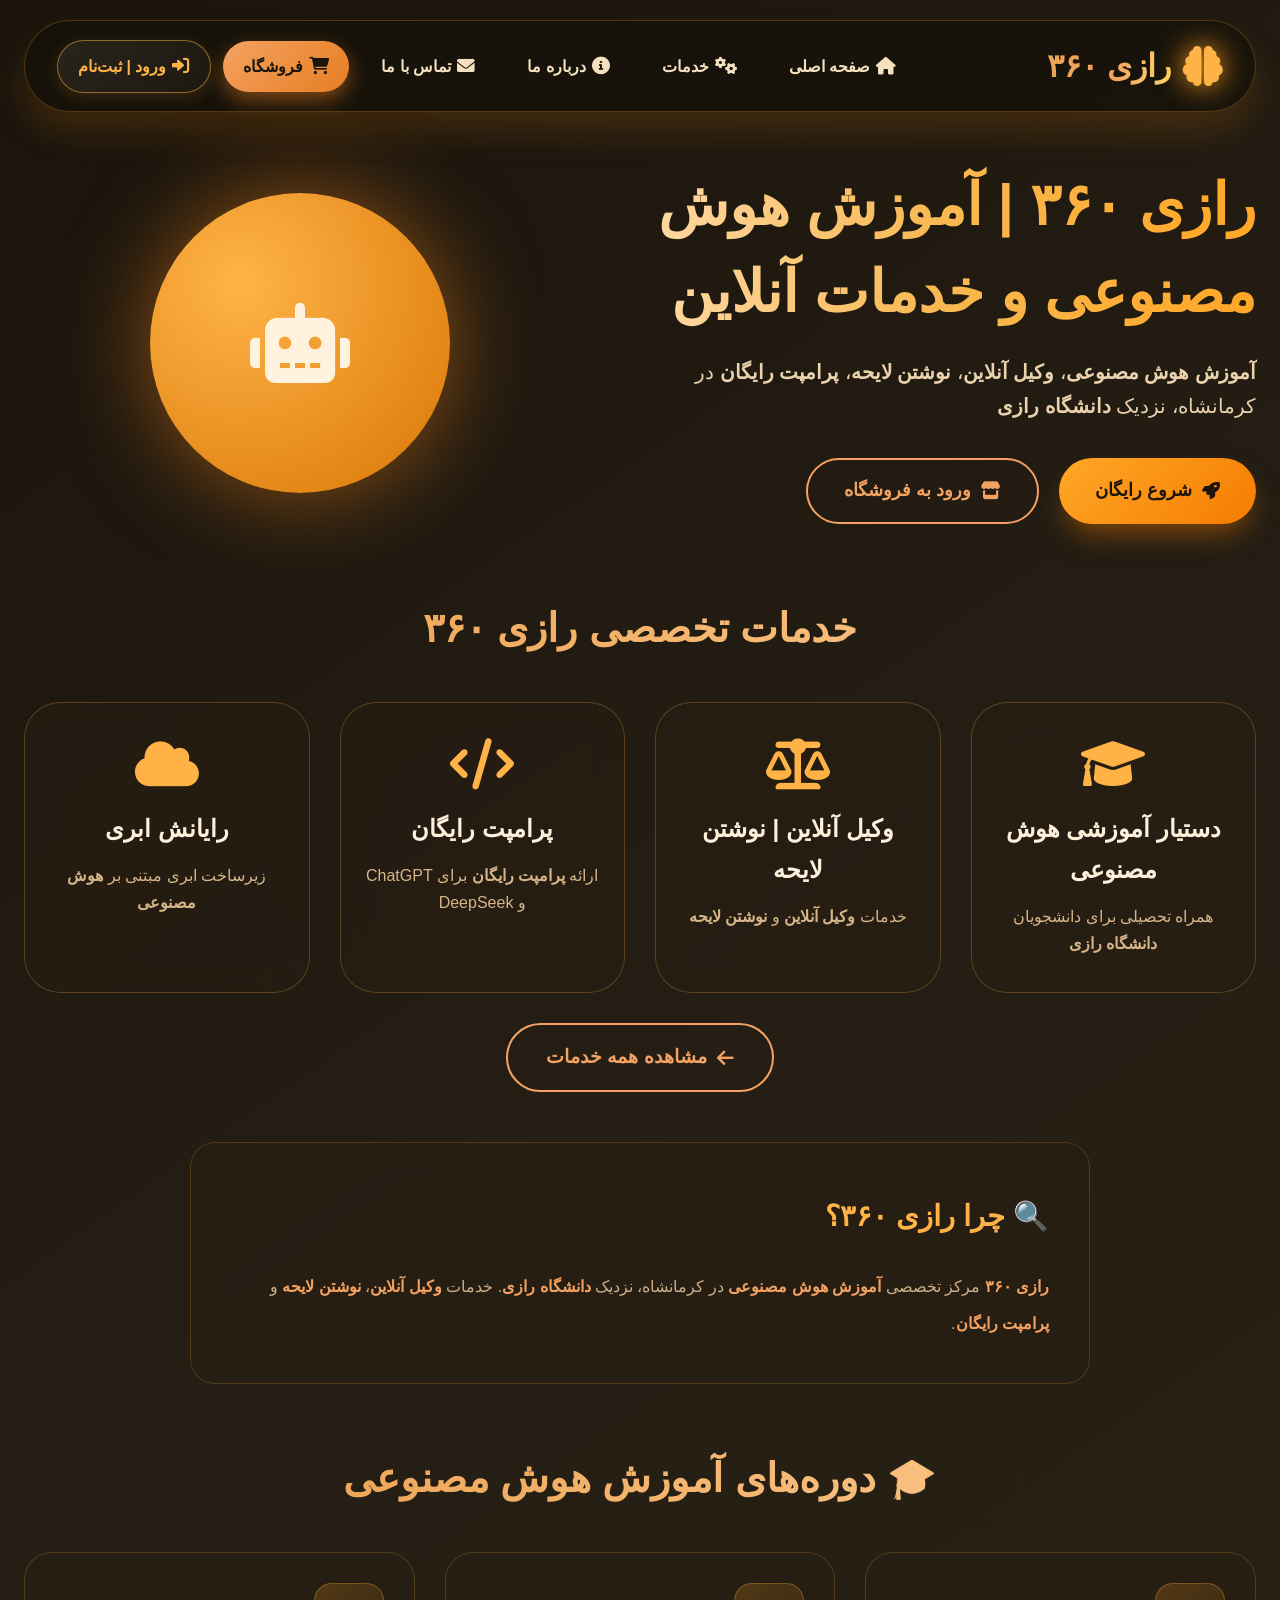
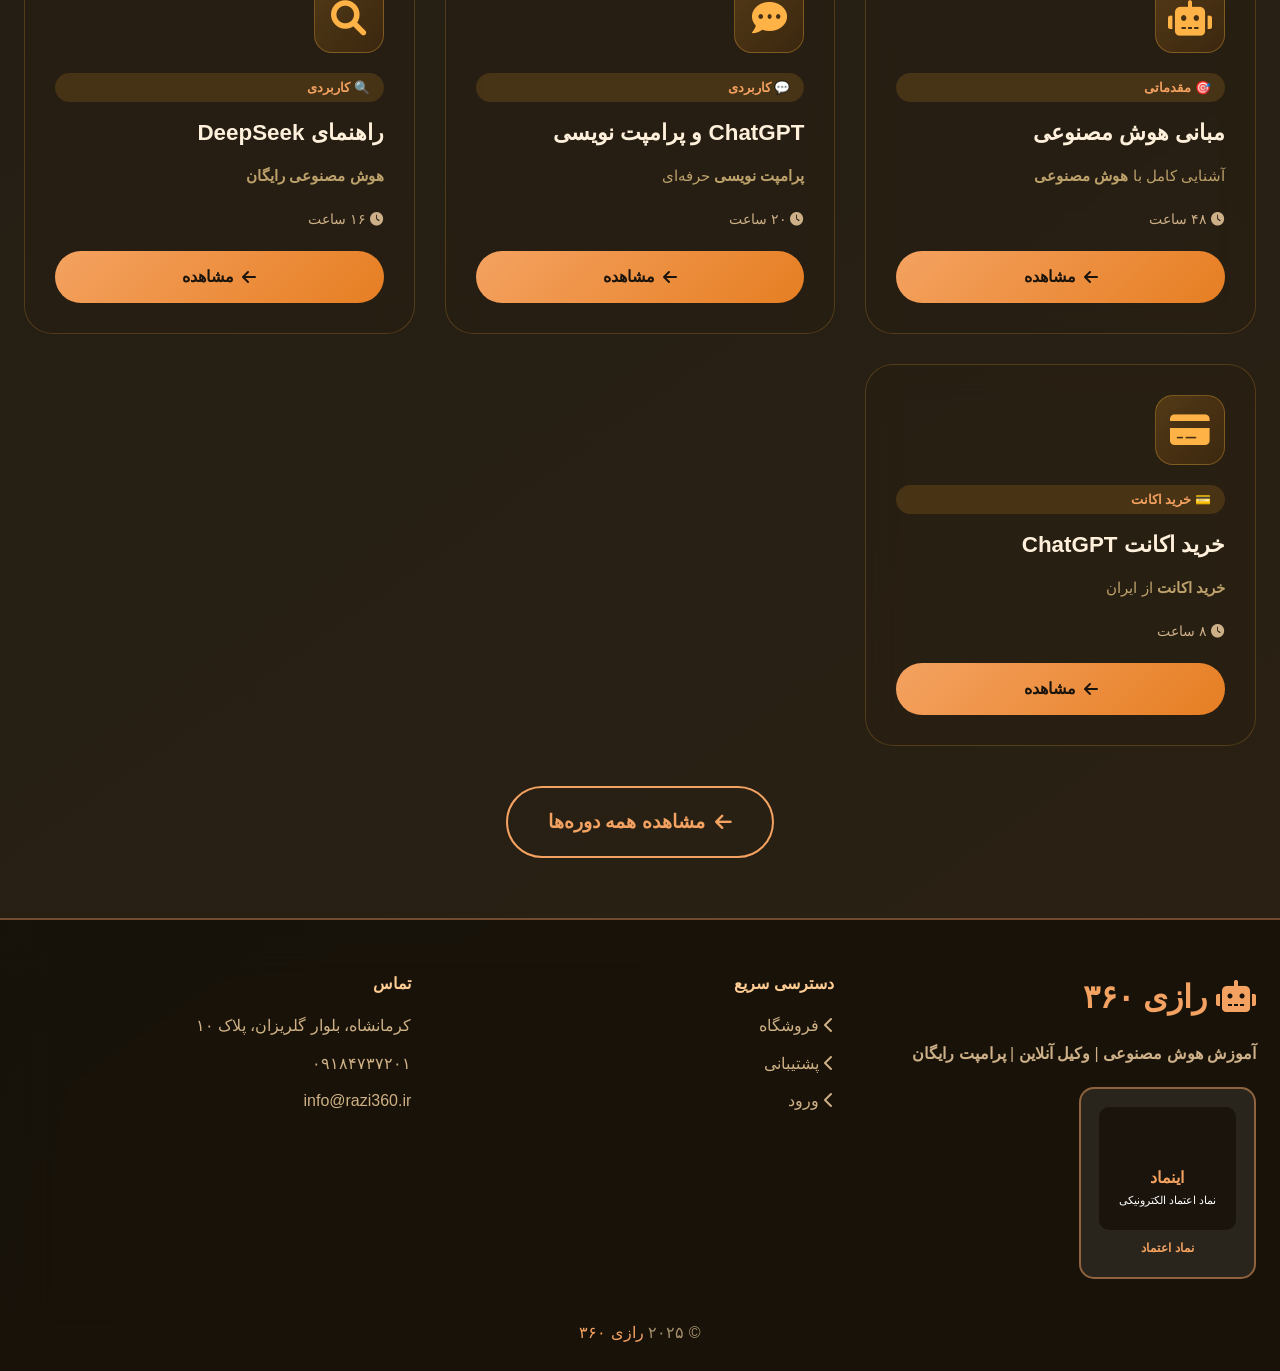
==== commit ef0e5b46: "Update index.html" ====
--- a/index.html
+++ b/index.html
@@ -5,9 +5,17 @@
   <meta name="viewport" content="width=device-width, initial-scale=1.0, viewport-fit=cover">
   
   <title>رازی ۳۶۰ | آموزش هوش مصنوعی، وکیل آنلاین، نوشتن لایحه، پرامپت رایگان</title>
-  <meta name="description" content="رازی ۳۶۰ - مرکز تخصصی آموزش هوش مصنوعی در کرمانشاه. خدمات وکیل آنلاین، نوشتن لایحه، پرامپت رایگان، خرید اکانت ChatGPT و آموزش DeepSeek.">
-  <meta name="keywords" content="نوشتن لایحه آنلاین, وکیل آنلاین, رازی, دانشگاه رازی, آموزش هوش مصنوعی, پرامپت رایگان, هوش مصنوعی رایگان">
-  <meta name="robots" content="index, follow">
+  <meta name="description" content="رازی ۳۶۰ - مرکز تخصصی آموزش هوش مصنوعی در کرمانشاه. خدمات وکیل آنلاین، نوشتن لایحه، پرامپت رایگان، خرید اکانت ChatGPT و آموزش DeepSeek. نزدیک دانشگاه رازی.">
+  <meta name="keywords" content="نوشتن لایحه آنلاین, وکیل آنلاین, لایحه آنلاین, رازی, دانشگاه رازی, آموزش هوش مصنوعی, پرامپت رایگان, هوش مصنوعی رایگان, هوش مصنوعی کرمانشاه, خرید اکانت ChatGPT, دستیار آموزشی هوش مصنوعی, رازی ۳۶۰">
+  <meta name="author" content="رازی ۳۶۰">
+  <meta name="robots" content="index, follow, max-snippet:-1, max-image-preview:large">
+  
+  <meta property="og:title" content="رازی ۳۶۰ | آموزش هوش مصنوعی، وکیل آنلاین، پرامپت رایگان">
+  <meta property="og:description" content="آموزش هوش مصنوعی، وکیل آنلاین، نوشتن لایحه، پرامپت رایگان، خرید اکانت ChatGPT. نزدیک دانشگاه رازی کرمانشاه.">
+  <meta property="og:type" content="website">
+  <meta property="og:url" content="https://razi360.ir/">
+  <meta property="og:locale" content="fa_IR">
+  
   <link rel="canonical" href="https://razi360.ir/">
   
   <link rel="stylesheet" href="https://cdnjs.cloudflare.com/ajax/libs/font-awesome/6.0.0-beta3/css/all.min.css">
@@ -52,12 +60,12 @@
     }
     .store-btn:hover { background: linear-gradient(135deg, #f5b06e, #f08c2e) !important; box-shadow: 0 15px 30px rgba(255, 160, 20, 0.7); }
     
-    /* ==================== منوی کاربری دراپ‌داون ==================== */
+    /* منوی کاربری */
     .user-menu-container { position: relative; }
     .user-menu-btn {
       text-decoration: none; color: #81C784; font-weight: 700; padding: 12px 20px; border-radius: 40px;
       transition: all 0.35s; background: linear-gradient(135deg, rgba(76,175,80,0.2), rgba(46,125,50,0.1));
-      border: 1.5px solid rgba(76,175,80,0.6); display: flex; align-items: center; gap: 8px; font-size: 1rem;
+      border: 1.5px solid rgba(76,175,80,0.6); display: flex; align-items: center; gap: 8px; font-size: 1rem; cursor: pointer;
     }
     .user-menu-btn:hover { background: linear-gradient(135deg, rgba(76,175,80,0.3), rgba(46,125,50,0.2)); }
     .user-menu-btn img { width: 28px; height: 28px; border-radius: 50%; border: 2px solid #4CAF50; }
@@ -71,9 +79,7 @@
     .user-dropdown.active { display: block; animation: fadeDown 0.3s ease; }
     @keyframes fadeDown { from { opacity: 0; transform: translateY(-10px); } to { opacity: 1; transform: translateY(0); } }
     
-    .dropdown-header {
-      padding: 20px; text-align: center; border-bottom: 1px solid rgba(255,180,60,0.2);
-    }
+    .dropdown-header { padding: 20px; text-align: center; border-bottom: 1px solid rgba(255,180,60,0.2); }
     .dropdown-header img { width: 50px; height: 50px; border-radius: 50%; border: 2px solid #ffb347; margin-bottom: 8px; }
     .dropdown-header strong { display: block; color: #ffcd94; font-size: 1rem; }
     .dropdown-header small { color: #a6906c; font-size: 0.75rem; }
@@ -84,21 +90,17 @@
       color: #cdb088; text-decoration: none; transition: all 0.3s; font-weight: 500; font-size: 0.9rem;
     }
     .dropdown-menu li a:hover { background: rgba(255,167,38,0.1); color: #ffb347; }
-    .dropdown-menu li a i { width: 20px; text-align: center; }
     .dropdown-divider { height: 1px; background: rgba(255,180,60,0.15); margin: 5px 0; }
     .logout-link { color: #ff6b6b !important; }
     .logout-link:hover { background: rgba(255,80,80,0.1) !important; color: #ff4444 !important; }
 
-    /* دکمه ورود */
     .login-btn {
       background: linear-gradient(135deg, rgba(255,255,255,0.08), rgba(255,255,255,0.03)) !important;
       border: 1.5px solid rgba(255, 180, 60, 0.5) !important;
-      color: #ffb347 !important; font-weight: 700; position: relative; overflow: hidden;
-      box-shadow: 0 4px 15px rgba(255, 167, 38, 0.15); backdrop-filter: blur(5px);
+      color: #ffb347 !important; font-weight: 700; box-shadow: 0 4px 15px rgba(255, 167, 38, 0.15);
     }
     .login-btn:hover { background: linear-gradient(135deg, rgba(255,167,38,0.2), rgba(255,140,0,0.1)) !important; border-color: #ffb347 !important; color: #ffd166 !important; }
 
-    /* ==================== بقیه استایل‌ها ==================== */
     .hero { display: flex; align-items: center; justify-content: space-between; margin: 50px auto 70px; flex-wrap: wrap; gap: 30px; }
     .hero-content { flex: 1 1 500px; }
     .hero-title { font-size: 3.6rem; font-weight: 900; background: linear-gradient(to right, #ffddb0, #f9b953, #ffa726); -webkit-background-clip: text; -webkit-text-fill-color: transparent; margin-bottom: 20px; line-height: 1.5; }
@@ -138,8 +140,6 @@
     .footer-content { display: flex; justify-content: space-between; flex-wrap: wrap; gap: 35px; }
     .footer-col { flex: 1 1 220px; }
     .footer-logo { font-size: 2rem; font-weight: 900; color: #f4a261; }
-    .enamad-box { margin-top: 20px; background: rgba(255, 255, 255, 0.05); border-radius: 15px; padding: 15px; display: inline-block; border: 1px solid rgba(255, 180, 60, 0.3); }
-    .enamad-box img { width: 100px; height: auto; display: block; }
     .footer-links a { color: #cfb185; text-decoration: none; display: block; margin: 10px 0; transition: 0.3s; font-weight: 500; }
     .footer-links a:hover { color: #ffb347; transform: translateX(-8px); }
     .copyright { text-align: center; margin-top: 40px; color: #a6906c; }
@@ -151,7 +151,6 @@
     .popup-icon i { font-size: 2.5rem; color: #ffb347; }
     .popup-title { font-size: 1.8rem; font-weight: 900; background: linear-gradient(to left, #ffd166, #f4a261); -webkit-background-clip: text; -webkit-text-fill-color: transparent; }
     .popup-download-btn { display: inline-flex; align-items: center; gap: 10px; width: 100%; padding: 16px; border-radius: 50px; font-weight: 800; background: linear-gradient(135deg, #4CAF50, #2E7D32); color: white; text-decoration: none; justify-content: center; }
-
     @media (max-width: 768px) { header { flex-direction: column; gap: 20px; border-radius: 40px; } .hero-title { font-size: 2.6rem; } }
   </style>
 </head>
@@ -166,27 +165,17 @@
         <a href="pages/contact.html" class="nav-item"><i class="fas fa-envelope"></i> تماس با ما</a>
         <a href="pages/shop.html" class="nav-item store-btn"><i class="fas fa-shopping-cart"></i> فروشگاه</a>
         
-        <!-- دکمه ورود (برای کاربران وارد نشده) -->
-        <a href="pages/login.html" class="nav-item login-btn" id="login-btn" style="display:flex;">
-          <i class="fas fa-sign-in-alt"></i> ورود | ثبت‌نام
-        </a>
+        <a href="pages/login.html" class="nav-item login-btn" id="login-btn" style="display:flex;"><i class="fas fa-sign-in-alt"></i> ورود | ثبت‌نام</a>
         
-        <!-- منوی کاربری (برای کاربران وارد شده) -->
         <div class="user-menu-container" id="user-menu-container" style="display:none;">
           <button class="user-menu-btn" onclick="toggleUserMenu()" id="user-menu-btn">
-            <img id="user-menu-img" src="" alt="">
-            <span id="user-menu-name">کاربر</span>
-            <i class="fas fa-chevron-down" style="font-size:0.7rem;"></i>
+            <img id="user-menu-img" src="" alt=""><span id="user-menu-name">کاربر</span><i class="fas fa-chevron-down" style="font-size:0.7rem;"></i>
           </button>
           <div class="user-dropdown" id="user-dropdown">
-            <div class="dropdown-header">
-              <img id="dropdown-img" src="" alt="">
-              <strong id="dropdown-name">کاربر</strong>
-              <small id="dropdown-email"></small>
-            </div>
+            <div class="dropdown-header"><img id="dropdown-img" src="" alt=""><strong id="dropdown-name">کاربر</strong><small id="dropdown-email"></small></div>
             <ul class="dropdown-menu">
               <li><a href="pages/profile.html"><i class="fas fa-user"></i> پروفایل من</a></li>
-              <li><a href="pages/profile.html#orders"><i class="fas fa-shopping-bag"></i> سفارشات من</a></li>
+              <li><a href="pages/profile.html"><i class="fas fa-shopping-bag"></i> سفارشات من</a></li>
               <li><a href="pages/shop.html"><i class="fas fa-shopping-cart"></i> سبد خرید <span id="dropdown-cart-count" style="background:#ff4444;color:white;padding:2px 8px;border-radius:10px;font-size:0.7rem;margin-right:auto;">0</span></a></li>
               <li class="dropdown-divider"></li>
               <li><a href="#" onclick="handleLogout()" class="logout-link"><i class="fas fa-sign-out-alt"></i> خروج از حساب</a></li>
@@ -200,10 +189,7 @@
       <div class="hero-content">
         <h1 class="hero-title">رازی ۳۶۰ | آموزش هوش مصنوعی و خدمات آنلاین</h1>
         <p class="hero-desc"><strong>آموزش هوش مصنوعی</strong>، <strong>وکیل آنلاین</strong>، <strong>نوشتن لایحه</strong>، <strong>پرامپت رایگان</strong> در کرمانشاه، نزدیک <strong>دانشگاه رازی</strong></p>
-        <div class="cta-group">
-          <a href="pages/get-started.html" class="btn btn-primary"><i class="fas fa-rocket"></i> شروع رایگان</a>
-          <a href="pages/shop.html" class="btn btn-outline"><i class="fas fa-store"></i> ورود به فروشگاه</a>
-        </div>
+        <div class="cta-group"><a href="pages/get-started.html" class="btn btn-primary"><i class="fas fa-rocket"></i> شروع رایگان</a><a href="pages/shop.html" class="btn btn-outline"><i class="fas fa-store"></i> ورود به فروشگاه</a></div>
       </div>
       <div class="hero-visual"><div class="ai-sphere"><i class="fas fa-robot"></i></div></div>
     </section>
@@ -217,10 +203,7 @@
     </div>
     <div class="services-cta"><a href="pages/services.html" class="btn btn-outline" style="font-size:1.2rem;padding:16px 38px;"><i class="fas fa-arrow-left"></i> مشاهده همه خدمات</a></div>
 
-    <div class="seo-content">
-      <h2>🔍 چرا رازی ۳۶۰؟</h2>
-      <p><strong>رازی ۳۶۰</strong> مرکز تخصصی <strong>آموزش هوش مصنوعی</strong> در کرمانشاه، نزدیک <strong>دانشگاه رازی</strong>. خدمات <strong>وکیل آنلاین</strong>، <strong>نوشتن لایحه</strong> و <strong>پرامپت رایگان</strong>.</p>
-    </div>
+    <div class="seo-content"><h2>🔍 چرا رازی ۳۶۰؟</h2><p><strong>رازی ۳۶۰</strong> مرکز تخصصی <strong>آموزش هوش مصنوعی</strong> در کرمانشاه، نزدیک <strong>دانشگاه رازی</strong>. خدمات <strong>وکیل آنلاین</strong>، <strong>نوشتن لایحه</strong> و <strong>پرامپت رایگان</strong>.</p></div>
 
     <h2 class="section-title">🎓 دوره‌های آموزش هوش مصنوعی</h2>
     <div class="courses-grid">
@@ -232,10 +215,28 @@
     <div style="text-align:center;margin-top:40px;"><a href="pages/shop.html" class="btn btn-outline" style="font-size:1.2rem;padding:18px 40px;"><i class="fas fa-arrow-left"></i> مشاهده همه دوره‌ها</a></div>
   </div>
 
+  <!-- فوتر با اینماد تضمینی -->
   <footer>
     <div class="container">
       <div class="footer-content">
-        <div class="footer-col"><div class="footer-logo"><i class="fas fa-robot"></i> رازی ۳۶۰</div><p style="margin-top:15px;color:#cdb088;"><strong>آموزش هوش مصنوعی</strong> | <strong>وکیل آنلاین</strong></p><div class="enamad-box"><a referrerpolicy='origin' target='_blank' href='https://trustseal.enamad.ir/?id=666728&Code=DkrrjsLDcX9eK5iTH8wDmkrgY7MmVCCn'><img referrerpolicy='origin' src='https://trustseal.enamad.ir/logo.aspx?id=666728&Code=DkrrjsLDcX9eK5iTH8wDmkrgY7MmVCCn' alt='نماد اعتماد الکترونیکی' style='cursor:pointer'></a></div></div>
+        <div class="footer-col">
+          <div class="footer-logo"><i class="fas fa-robot"></i> رازی ۳۶۰</div>
+          <p style="margin-top:15px;color:#cdb088;"><strong>آموزش هوش مصنوعی</strong> | <strong>وکیل آنلاین</strong> | <strong>پرامپت رایگان</strong></p>
+          
+          <!-- ==================== اینماد (قطعی و تضمینی) ==================== -->
+          <div style="margin-top:20px;text-align:center;background:rgba(255,255,255,0.08);border-radius:15px;padding:18px;border:2px solid rgba(244,162,97,0.5);display:inline-block;min-width:140px;transition:all 0.3s;">
+            <a referrerpolicy='origin' target='_blank' href='https://trustseal.enamad.ir/?id=666728&Code=DkrrjsLDcX9eK5iTH8wDmkrgY7MmVCCn' style="display:block;text-decoration:none;">
+              <img referrerpolicy='origin' 
+                   src='https://trustseal.enamad.ir/logo.aspx?id=666728&Code=DkrrjsLDcX9eK5iTH8wDmkrgY7MmVCCn' 
+                   alt='نماد اعتماد الکترونیکی رازی ۳۶۰' 
+                   style='width:110px;height:auto;display:block;margin:0 auto;'
+                   onerror="this.onerror=null;this.parentNode.innerHTML='<div style=background:#1a140c;padding:20px;border-radius:10px;text-align:center;><i class=fas fa-shield-alt style=font-size:3rem;color:#f4a261;></i><p style=color:#f4a261;margin-top:10px;font-weight:800;>اینماد</p><p style=color:white;font-size:0.7rem;>نماد اعتماد الکترونیکی</p></div>';">
+            </a>
+            <p style="color:#f4a261;font-size:0.75rem;margin-top:8px;font-weight:700;">نماد اعتماد</p>
+          </div>
+          <!-- ==================== پایان اینماد ==================== -->
+          
+        </div>
         <div class="footer-col footer-links"><h4 style="color:#ffcd94;margin-bottom:15px;">دسترسی سریع</h4><a href="pages/shop.html"><i class="fas fa-chevron-left"></i> فروشگاه</a><a href="pages/contact.html"><i class="fas fa-chevron-left"></i> پشتیبانی</a><a href="pages/login.html"><i class="fas fa-chevron-left"></i> ورود</a></div>
         <div class="footer-col footer-links"><h4 style="color:#ffcd94;margin-bottom:15px;">تماس</h4><a href="#">کرمانشاه، بلوار گلریزان، پلاک ۱۰</a><a href="tel:09184737201">۰۹۱۸۴۷۳۷۲۰۱</a><a href="mailto:info@razi360.ir">info@razi360.ir</a></div>
       </div>
@@ -243,6 +244,7 @@
     </div>
   </footer>
 
+  <!-- پاپ‌آپ -->
   <div id="download-popup" class="popup-overlay">
     <div class="popup-container">
       <button class="popup-close" onclick="closePopup()"><i class="fas fa-times"></i></button>
@@ -277,71 +279,42 @@
     const app = initializeApp(firebaseConfig);
     const auth = getAuth(app);
     
-    // ==================== توابع منوی کاربری ====================
-    window.toggleUserMenu = function() {
-      document.getElementById('user-dropdown').classList.toggle('active');
-    };
-    
-    window.handleLogout = function() {
-      signOut(auth).then(() => {
-        localStorage.removeItem('razi360-user');
-        window.location.reload();
-      });
-    };
-    
-    // بستن منو با کلیک خارج
+    window.toggleUserMenu = function() { document.getElementById('user-dropdown').classList.toggle('active'); };
+    window.handleLogout = function() { signOut(auth).then(() => { localStorage.removeItem('razi360-user'); window.location.reload(); }); };
+    
     document.addEventListener('click', function(e) {
       const menu = document.getElementById('user-menu-container');
-      const dropdown = document.getElementById('user-dropdown');
-      if (menu && !menu.contains(e.target)) {
-        dropdown.classList.remove('active');
-      }
+      if (menu && !menu.contains(e.target)) { document.getElementById('user-dropdown').classList.remove('active'); }
     });
     
-    // بررسی وضعیت کاربر
     onAuthStateChanged(auth, (user) => {
       const loginBtn = document.getElementById('login-btn');
       const userMenu = document.getElementById('user-menu-container');
       
       if (user) {
-        // کاربر وارد شده
-        loginBtn.style.display = 'none';
-        userMenu.style.display = 'block';
-        
+        loginBtn.style.display = 'none'; userMenu.style.display = 'block';
         const name = user.displayName || user.email?.split('@')[0] || 'کاربر';
         const photo = user.photoURL || 'https://via.placeholder.com/40/4CAF50/white?text=' + name.charAt(0);
-        
         document.getElementById('user-menu-name').textContent = name;
         document.getElementById('user-menu-img').src = photo;
         document.getElementById('dropdown-name').textContent = name;
         document.getElementById('dropdown-email').textContent = user.email || '';
         document.getElementById('dropdown-img').src = photo;
-        
-        // ذخیره اطلاعات کاربر
-        localStorage.setItem('razi360-user', JSON.stringify({
-          uid: user.uid, name: user.displayName, email: user.email, photo: user.photoURL
-        }));
-        
-        // به‌روزرسانی تعداد سبد خرید در منو
-        updateCartBadgeInMenu();
-        
+        localStorage.setItem('razi360-user', JSON.stringify({ uid: user.uid, name: user.displayName, email: user.email, photo: user.photoURL }));
+        updateCartBadge();
       } else {
-        // کاربر وارد نشده
-        loginBtn.style.display = 'flex';
-        userMenu.style.display = 'none';
+        loginBtn.style.display = 'flex'; userMenu.style.display = 'none';
         localStorage.removeItem('razi360-user');
       }
     });
     
-    function updateCartBadgeInMenu() {
+    function updateCartBadge() {
       const cart = JSON.parse(localStorage.getItem('razi360-cart') || '[]');
       const count = cart.reduce((sum, item) => sum + item.quantity, 0);
       const badge = document.getElementById('dropdown-cart-count');
       if (badge) badge.textContent = count;
     }
-    
-    // به‌روزرسانی مداوم
-    setInterval(updateCartBadgeInMenu, 2000);
+    setInterval(updateCartBadge, 2000);
   </script>
 </body>
 </html>
